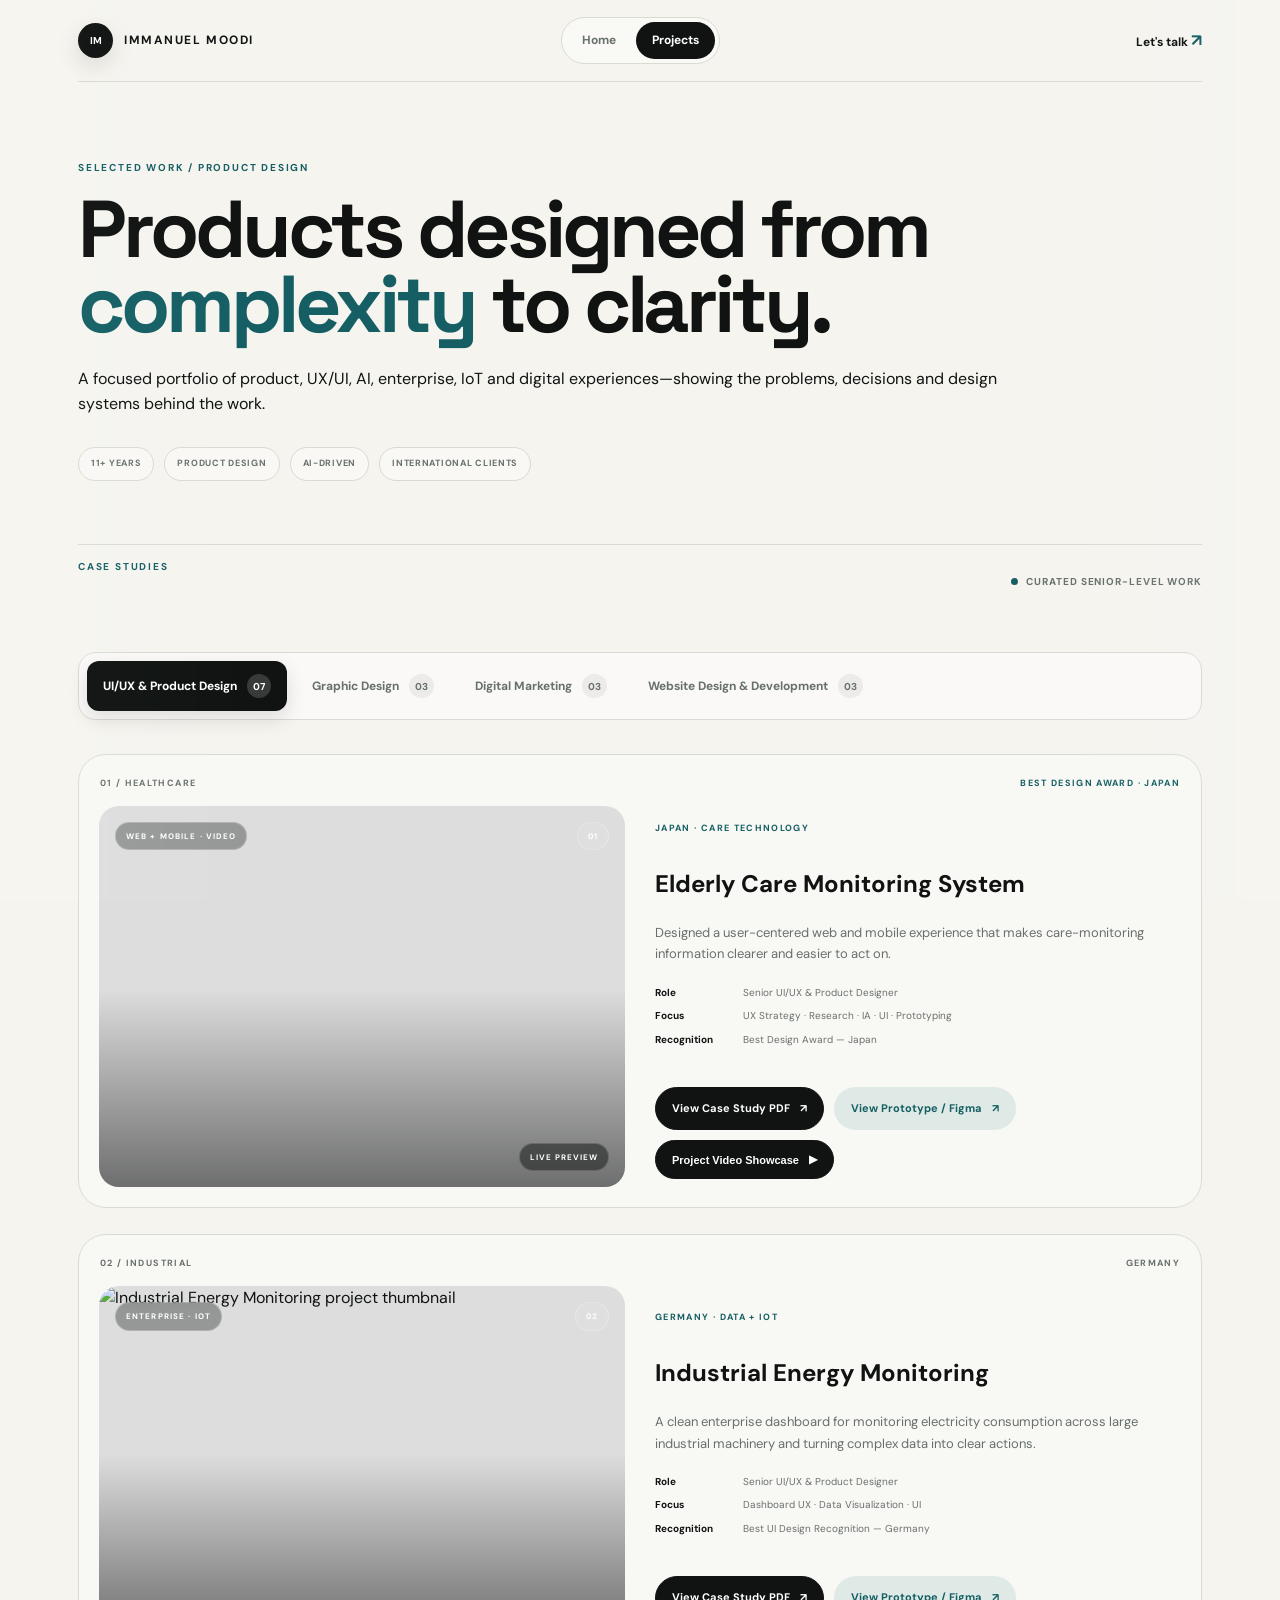
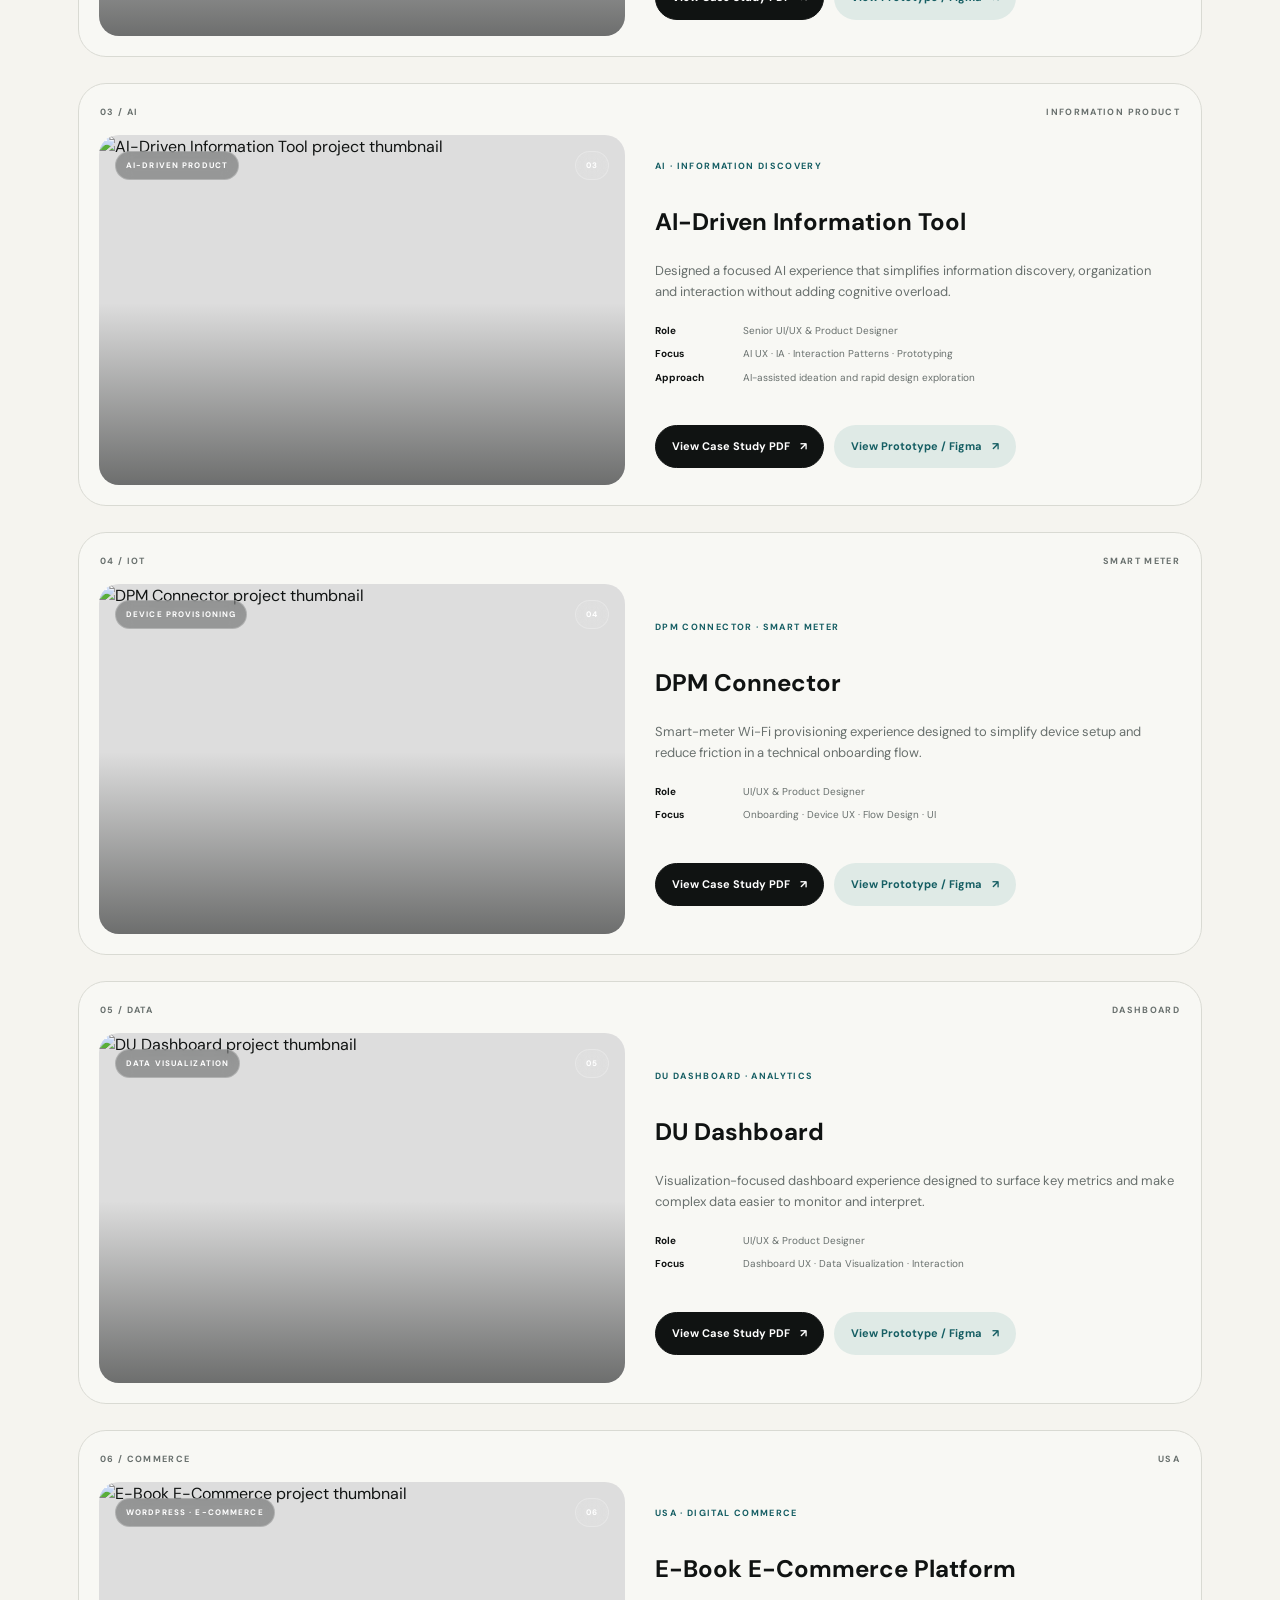
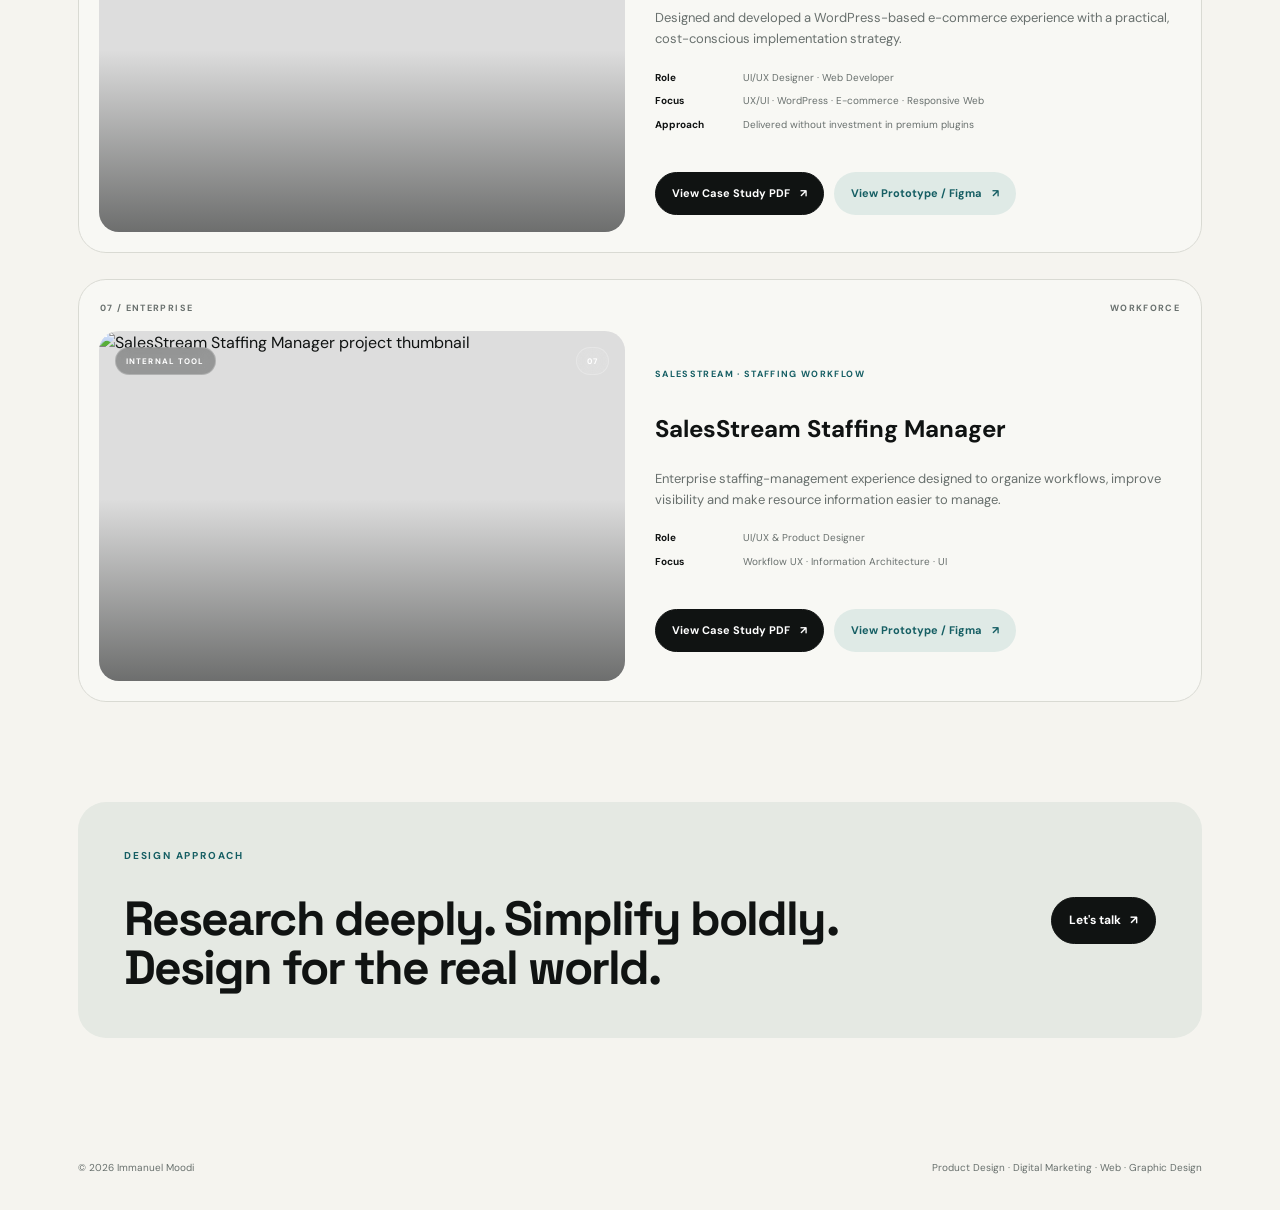
==== projects.html @ 5d125a0c "Add files via upload" ====
<!DOCTYPE html>
<html lang="en">
<head>
  <meta charset="UTF-8">
  <meta name="viewport" content="width=device-width, initial-scale=1.0">
  <meta name="description" content="UI/UX, product design, graphic design, digital marketing and website development work by Immanuel Moodi.">
  <title>Projects — Immanuel Moodi</title>
  <link rel="stylesheet" href="style.css">
</head>
<body>
<div class="cursor-glow" aria-hidden="true"></div>
<div class="site-shell">
  <header class="nav">
    <a class="brand" href="index.html"><span class="brand-mark">IM</span><span>IMMANUEL MOODI</span></a>
    <nav class="menu" aria-label="Primary navigation"><a href="index.html">Home</a><a class="active" href="projects.html">Projects</a></nav>
    <a class="nav-cta" href="index.html#contact">Let's talk <span>↗</span></a>
  </header>

  <main>
    <section class="page-hero reveal">
      <p class="eyebrow">SELECTED WORK / PRODUCT DESIGN</p>
      <h1>Products designed from <em>complexity</em> to clarity.</h1>
      <p>A focused portfolio of product, UX/UI, AI, enterprise, IoT and digital experiences—showing the problems, decisions and design systems behind the work.</p>
      <div class="project-intro-stats"><span class="project-pill">11+ YEARS</span><span class="project-pill">PRODUCT DESIGN</span><span class="project-pill">AI-DRIVEN</span><span class="project-pill">INTERNATIONAL CLIENTS</span></div>
    </section>

    <section class="projects-toolbar"><div class="section-label">CASE STUDIES</div><div class="toolbar-note"><span class="pulse-dot"></span> Curated senior-level work</div></section>
    <nav class="project-tabs" aria-label="Project categories" role="tablist">
      <button class="project-tab is-active" type="button" role="tab" aria-selected="true" data-project-tab="uiux">UI/UX &amp; Product Design <span>07</span></button>
      <button class="project-tab" type="button" role="tab" aria-selected="false" data-project-tab="graphic">Graphic Design <span>03</span></button>
      <button class="project-tab" type="button" role="tab" aria-selected="false" data-project-tab="marketing">Digital Marketing <span>03</span></button>
      <button class="project-tab" type="button" role="tab" aria-selected="false" data-project-tab="web">Website Design &amp; Development <span>03</span></button>
    </nav>

    <section class="project-list project-panel is-active" data-project-panel="uiux" role="tabpanel">
      <article class="project-card-row featured-project reveal" id="elderly-care-monitoring">
        <div class="project-topline"><span>01 / HEALTHCARE</span><span>BEST DESIGN AWARD · JAPAN</span></div>
        <div class="project-media project-media-video"><video autoplay muted loop playsinline preload="metadata" poster="assets/thumbs/elderly-care-monitoring.png" aria-label="Elderly Care Monitoring System project preview"><source src="assets/videos/elderly-care-monitoring-preview.mp4" type="video/mp4"></video><div class="media-gradient"></div><div class="media-caption">WEB + MOBILE · VIDEO</div><div class="media-index">01</div><span class="video-badge">LIVE PREVIEW</span></div>
        <div class="project-info"><div class="project-kicker">JAPAN · CARE TECHNOLOGY</div><h2>Elderly Care Monitoring System</h2><p class="project-desc">Designed a user-centered web and mobile experience that makes care-monitoring information clearer and easier to act on.</p><div class="project-facts"><div><b>Role</b><span>Senior UI/UX &amp; Product Designer</span></div><div><b>Focus</b><span>UX Strategy · Research · IA · UI · Prototyping</span></div><div><b>Recognition</b><span>Best Design Award — Japan</span></div></div><div class="project-actions"><a class="case-button" href="case-studies/elderly-care-monitoring.pdf">View Case Study PDF <span>↗</span></a> <a class="case-button prototype-button" href="https://www.figma.com/" target="_blank" rel="noopener" aria-label="Open prototype for elderly care monitoring">View Prototype / Figma <span>↗</span></a><button class="case-button secondary video-showcase-button" type="button">Project Video Showcase <span>▶</span></button></div>
      </article>

      <article class="project-card-row reveal delay-1" id="industrial-energy-monitoring">
        <div class="project-topline"><span>02 / INDUSTRIAL</span><span>GERMANY</span></div>
        <div class="project-media"><img src="assets/thumbs/industrial-energy-monitoring.png" alt="Industrial Energy Monitoring project thumbnail"><div class="media-gradient"></div><div class="media-caption">ENTERPRISE · IOT</div><div class="media-index">02</div></div>
        <div class="project-info"><div class="project-kicker">GERMANY · DATA + IOT</div><h2>Industrial Energy Monitoring</h2><p class="project-desc">A clean enterprise dashboard for monitoring electricity consumption across large industrial machinery and turning complex data into clear actions.</p><div class="project-facts"><div><b>Role</b><span>Senior UI/UX &amp; Product Designer</span></div><div><b>Focus</b><span>Dashboard UX · Data Visualization · UI</span></div><div><b>Recognition</b><span>Best UI Design Recognition — Germany</span></div></div><div class="project-actions"><a class="case-button" href="case-studies/industrial-energy-monitoring.pdf">View Case Study PDF <span>↗</span></a><a class="case-button prototype-button" href="https://www.figma.com/" target="_blank" rel="noopener" aria-label="Open prototype for industrial energy monitoring">View Prototype / Figma <span>↗</span></a></div></div>
      </article>

      <article class="project-card-row reveal delay-2" id="ai-information-tool">
        <div class="project-topline"><span>03 / AI</span><span>INFORMATION PRODUCT</span></div>
        <div class="project-media"><img src="assets/thumbs/ai-information-tool.png" alt="AI-Driven Information Tool project thumbnail"><div class="media-gradient"></div><div class="media-caption">AI-DRIVEN PRODUCT</div><div class="media-index">03</div></div>
        <div class="project-info"><div class="project-kicker">AI · INFORMATION DISCOVERY</div><h2>AI-Driven Information Tool</h2><p class="project-desc">Designed a focused AI experience that simplifies information discovery, organization and interaction without adding cognitive overload.</p><div class="project-facts"><div><b>Role</b><span>Senior UI/UX &amp; Product Designer</span></div><div><b>Focus</b><span>AI UX · IA · Interaction Patterns · Prototyping</span></div><div><b>Approach</b><span>AI-assisted ideation and rapid design exploration</span></div></div><div class="project-actions"><a class="case-button" href="case-studies/ai-information-tool.pdf">View Case Study PDF <span>↗</span></a><a class="case-button prototype-button" href="https://www.figma.com/" target="_blank" rel="noopener" aria-label="Open prototype for ai information tool">View Prototype / Figma <span>↗</span></a></div></div>
      </article>

      <article class="project-card-row reveal delay-3" id="dpm-connector">
        <div class="project-topline"><span>04 / IOT</span><span>SMART METER</span></div>
        <div class="project-media"><img src="assets/thumbs/dpm-connector.png" alt="DPM Connector project thumbnail"><div class="media-gradient"></div><div class="media-caption">DEVICE PROVISIONING</div><div class="media-index">04</div></div>
        <div class="project-info"><div class="project-kicker">DPM CONNECTOR · SMART METER</div><h2>DPM Connector</h2><p class="project-desc">Smart-meter Wi-Fi provisioning experience designed to simplify device setup and reduce friction in a technical onboarding flow.</p><div class="project-facts"><div><b>Role</b><span>UI/UX &amp; Product Designer</span></div><div><b>Focus</b><span>Onboarding · Device UX · Flow Design · UI</span></div></div><div class="project-actions"><a class="case-button" href="case-studies/dpm-connector.pdf">View Case Study PDF <span>↗</span></a><a class="case-button prototype-button" href="https://www.figma.com/" target="_blank" rel="noopener" aria-label="Open prototype for dpm connector">View Prototype / Figma <span>↗</span></a></div></div>
      </article>

      <article class="project-card-row reveal delay-1" id="du-dashboard">
        <div class="project-topline"><span>05 / DATA</span><span>DASHBOARD</span></div>
        <div class="project-media"><img src="assets/thumbs/du-dashboard.png" alt="DU Dashboard project thumbnail"><div class="media-gradient"></div><div class="media-caption">DATA VISUALIZATION</div><div class="media-index">05</div></div>
        <div class="project-info"><div class="project-kicker">DU DASHBOARD · ANALYTICS</div><h2>DU Dashboard</h2><p class="project-desc">Visualization-focused dashboard experience designed to surface key metrics and make complex data easier to monitor and interpret.</p><div class="project-facts"><div><b>Role</b><span>UI/UX &amp; Product Designer</span></div><div><b>Focus</b><span>Dashboard UX · Data Visualization · Interaction</span></div></div><div class="project-actions"><a class="case-button" href="case-studies/du-dashboard.pdf">View Case Study PDF <span>↗</span></a><a class="case-button prototype-button" href="https://www.figma.com/" target="_blank" rel="noopener" aria-label="Open prototype for du dashboard">View Prototype / Figma <span>↗</span></a></div></div>
      </article>

      <article class="project-card-row reveal delay-2" id="ebook-ecommerce">
        <div class="project-topline"><span>06 / COMMERCE</span><span>USA</span></div>
        <div class="project-media"><img src="assets/thumbs/ebook-ecommerce.png" alt="E-Book E-Commerce project thumbnail"><div class="media-gradient"></div><div class="media-caption">WORDPRESS · E-COMMERCE</div><div class="media-index">06</div></div>
        <div class="project-info"><div class="project-kicker">USA · DIGITAL COMMERCE</div><h2>E-Book E-Commerce Platform</h2><p class="project-desc">Designed and developed a WordPress-based e-commerce experience with a practical, cost-conscious implementation strategy.</p><div class="project-facts"><div><b>Role</b><span>UI/UX Designer · Web Developer</span></div><div><b>Focus</b><span>UX/UI · WordPress · E-commerce · Responsive Web</span></div><div><b>Approach</b><span>Delivered without investment in premium plugins</span></div></div><div class="project-actions"><a class="case-button" href="case-studies/ebook-ecommerce.pdf">View Case Study PDF <span>↗</span></a><a class="case-button prototype-button" href="https://www.figma.com/" target="_blank" rel="noopener" aria-label="Open prototype for ebook ecommerce">View Prototype / Figma <span>↗</span></a></div></div>
      </article>

      <article class="project-card-row reveal delay-3" id="salesstream-staffing">
        <div class="project-topline"><span>07 / ENTERPRISE</span><span>WORKFORCE</span></div>
        <div class="project-media"><img src="assets/thumbs/salesstream-staffing.png" alt="SalesStream Staffing Manager project thumbnail"><div class="media-gradient"></div><div class="media-caption">INTERNAL TOOL</div><div class="media-index">07</div></div>
        <div class="project-info"><div class="project-kicker">SALESSTREAM · STAFFING WORKFLOW</div><h2>SalesStream Staffing Manager</h2><p class="project-desc">Enterprise staffing-management experience designed to organize workflows, improve visibility and make resource information easier to manage.</p><div class="project-facts"><div><b>Role</b><span>UI/UX &amp; Product Designer</span></div><div><b>Focus</b><span>Workflow UX · Information Architecture · UI</span></div></div><div class="project-actions"><a class="case-button" href="case-studies/salesstream-staffing.pdf">View Case Study PDF <span>↗</span></a><a class="case-button prototype-button" href="https://www.figma.com/" target="_blank" rel="noopener" aria-label="Open prototype for salesstream staffing">View Prototype / Figma <span>↗</span></a></div></div>
      </article>
    </section>

    <section class="project-panel sample-panel" data-project-panel="graphic" role="tabpanel" hidden>
      <div class="sample-intro"><p class="eyebrow">VISUAL COMMUNICATION</p><h2>Graphic Design &amp; Brand Identity</h2><p>Sample case-study structures for branding, print collateral, promotional design and campaign creative. Replace the sample artwork and links with your original projects.</p></div>
      <div class="sample-grid">
        <article class="sample-card"><div class="sample-art art-brand"><span class="art-label">BRAND SYSTEM</span><strong>North<br>Studio</strong><small>IDENTITY · 2026</small></div><div class="sample-card-copy"><span class="project-kicker">SAMPLE CASE STUDY</span><h3>Brand Identity &amp; Visual System</h3><p>Logo exploration, colour palette, typography, brand rules and a consistent visual identity across touchpoints.</p><div class="project-actions"><a class="case-button" href="https://example.com/brand-identity-case-study" target="_blank" rel="noopener">View Case Study <span>↗</span></a><a class="case-button prototype-button" href="https://www.behance.net/" target="_blank" rel="noopener">View Design <span>↗</span></a></div></div></article>
        <article class="sample-card"><div class="sample-art art-print"><span>MAKE IT<br><b>MATTER.</b></span><small>CAMPAIGN / PRINT</small><div class="art-print-shape"></div></div><div class="sample-card-copy"><span class="project-kicker">SAMPLE CASE STUDY</span><h3>Marketing &amp; Print Collateral</h3><p>Leaflets, brochures, posters, business collateral and production-ready print layouts designed around a clear message.</p><div class="project-actions"><a class="case-button" href="https://example.com/print-collateral-case-study" target="_blank" rel="noopener">View Case Study <span>↗</span></a><a class="case-button prototype-button" href="https://www.behance.net/" target="_blank" rel="noopener">View Design <span>↗</span></a></div></div></article>
        <article class="sample-card"><div class="sample-art art-social"><span>YOUR<br><b>STORY.</b></span><div class="social-chip">SOCIAL CREATIVE</div><div class="social-orb"></div></div><div class="sample-card-copy"><span class="project-kicker">SAMPLE CASE STUDY</span><h3>Digital Graphics &amp; Social Creatives</h3><p>Social media graphics, digital advertisements, promotional artwork and campaign assets adapted for multiple formats.</p><div class="project-actions"><a class="case-button" href="https://example.com/social-creative-case-study" target="_blank" rel="noopener">View Case Study <span>↗</span></a><a class="case-button prototype-button" href="https://www.behance.net/" target="_blank" rel="noopener">View Gallery <span>↗</span></a></div></div></article>
      </div>
    </section>

    <section class="project-panel sample-panel" data-project-panel="marketing" role="tabpanel" hidden>
      <div class="sample-intro"><p class="eyebrow">CAMPAIGNS · SEO · PERFORMANCE</p><h2>Digital Marketing</h2><p>Sample campaign case studies and a visual gallery area for your own ads, social posts and campaign graphics. Performance figures are intentionally omitted until you add verified results.</p></div>
      <div class="sample-grid">
        <article class="sample-card"><div class="sample-art art-ads"><span class="ad-kicker">CAMPAIGN CONCEPT</span><strong>Reach<br>the right<br>audience.</strong><div class="ad-bars"><i></i><i></i><i></i><i></i></div></div><div class="sample-card-copy"><span class="project-kicker">SAMPLE CASE STUDY</span><h3>Paid Search &amp; Social Ads</h3><p>Campaign planning, audience targeting, ad creative, keyword alignment and iterative optimisation across Google Ads and Meta Ads.</p><div class="project-actions"><a class="case-button" href="https://example.com/paid-campaign-case-study" target="_blank" rel="noopener">View Case Study <span>↗</span></a><a class="case-button prototype-button" href="https://ads.google.com/" target="_blank" rel="noopener">Campaign Reference <span>↗</span></a></div></div></article>
        <article class="sample-card"><div class="sample-art art-seo"><span class="seo-search">⌕ &nbsp; Search visibility</span><strong>Be found.<br>Be useful.</strong><div class="seo-chart"><i></i><i></i><i></i><i></i><i></i><i></i><i></i></div></div><div class="sample-card-copy"><span class="project-kicker">SAMPLE CASE STUDY</span><h3>SEO &amp; Website Optimisation</h3><p>Search intent, on-page SEO, content structure, metadata, technical checks and ongoing optimisation opportunities.</p><div class="project-actions"><a class="case-button" href="https://example.com/seo-case-study" target="_blank" rel="noopener">View Case Study <span>↗</span></a><a class="case-button prototype-button" href="https://search.google.com/search-console/" target="_blank" rel="noopener">Tool Reference <span>↗</span></a></div></div></article>
        <article class="sample-card"><div class="sample-art art-socialgrid"><span>SOCIAL<br>STORYTELLING</span><div class="social-grid-shapes"><i></i><i></i><i></i><i></i></div></div><div class="sample-card-copy"><span class="project-kicker">SAMPLE CASE STUDY</span><h3>Social Media Management &amp; Campaigns</h3><p>Content planning, creative production, publishing calendars and coordinated social campaigns across channels.</p><div class="project-actions"><a class="case-button" href="https://example.com/social-campaign-case-study" target="_blank" rel="noopener">View Case Study <span>↗</span></a><a class="case-button prototype-button" href="https://www.facebook.com/business/" target="_blank" rel="noopener">Platform Reference <span>↗</span></a></div></div></article>
      </div>
      <div class="gallery-heading"><div><p class="eyebrow">YOUR CREATIVE WORK</p><h2>Digital Marketing Graphics Gallery</h2></div><p>Replace these sample tiles with your original campaign graphics.</p></div>
      <div class="marketing-gallery">
        <div class="gallery-tile gallery-tile-one"><span>PRODUCT LAUNCH</span><strong>Make every<br>moment count.</strong><small>AD CREATIVE · 01</small></div>
        <div class="gallery-tile gallery-tile-two"><span>SOCIAL CAMPAIGN</span><strong>Ideas into<br>action.</strong><small>SOCIAL · 02</small></div>
        <div class="gallery-tile gallery-tile-three"><span>BRAND PROMOTION</span><strong>Designed to<br>stand out.</strong><small>CAMPAIGN · 03</small></div>
        <div class="gallery-tile gallery-tile-four"><span>SEASONAL OFFER</span><strong>A fresh<br>perspective.</strong><small>PAID SOCIAL · 04</small></div>
      </div>
    </section>

    <section class="project-panel sample-panel" data-project-panel="web" role="tabpanel" hidden>
      <div class="sample-intro"><p class="eyebrow">WEB DESIGN · FRONT-END</p><h2>Website Design &amp; Development</h2><p>Sample case studies covering responsive website design, front-end implementation and CMS-powered websites. Replace sample links with your live sites or prototypes.</p></div>
      <div class="sample-grid">
        <article class="sample-card"><div class="sample-art art-web"><span>01 / WEBSITE</span><strong>Digital<br>experiences.</strong><div class="browser-lines"><i></i><i></i><i></i></div></div><div class="sample-card-copy"><span class="project-kicker">SAMPLE CASE STUDY</span><h3>Responsive HTML &amp; CSS Website</h3><p>Responsive page structure, reusable layouts, accessible content hierarchy and mobile-first styling using HTML, CSS and Bootstrap.</p><div class="project-actions"><a class="case-button" href="https://example.com/html-css-case-study" target="_blank" rel="noopener">View Case Study <span>↗</span></a><a class="case-button prototype-button" href="https://example.com/" target="_blank" rel="noopener">View Live Website <span>↗</span></a></div></div></article>
        <article class="sample-card"><div class="sample-art art-wordpress"><span>CMS / WORDPRESS</span><strong>Content made<br>simple.</strong><div class="wp-mark">W</div></div><div class="sample-card-copy"><span class="project-kicker">SAMPLE CASE STUDY</span><h3>WordPress Business Website</h3><p>Website design, theme customisation, content updates, responsive page building and ongoing site maintenance using WordPress.</p><div class="project-actions"><a class="case-button" href="https://example.com/wordpress-case-study" target="_blank" rel="noopener">View Case Study <span>↗</span></a><a class="case-button prototype-button" href="https://wordpress.org/" target="_blank" rel="noopener">View Platform <span>↗</span></a></div></div></article>
        <article class="sample-card"><div class="sample-art art-bootstrap"><span>BOOTSTRAP / FRONT-END</span><strong>Built for<br>every screen.</strong><div class="bootstrap-b">B</div></div><div class="sample-card-copy"><span class="project-kicker">SAMPLE CASE STUDY</span><h3>Bootstrap Landing Page</h3><p>Reusable responsive components, grid layouts, navigation patterns and front-end implementation with HTML, CSS and Bootstrap.</p><div class="project-actions"><a class="case-button" href="https://example.com/bootstrap-case-study" target="_blank" rel="noopener">View Case Study <span>↗</span></a><a class="case-button prototype-button" href="https://getbootstrap.com/" target="_blank" rel="noopener">View Framework <span>↗</span></a></div></div></article>
      </div>
    </section>

    <section class="project-cta reveal"><div><div class="section-label">DESIGN APPROACH</div><h2>Research deeply. Simplify boldly. Design for the real world.</h2></div><a class="button dark" href="index.html#contact">Let's talk <span>↗</span></a></section>
  </main>
  <footer class="footer"><span>© 2026 Immanuel Moodi</span><span>Product Design · Digital Marketing · Web · Graphic Design</span></footer>
</div>
<!-- Project Video Showcase -->
<div class="modal-backdrop viewer-modal" id="videoModal" aria-hidden="true" role="dialog" aria-modal="true" aria-labelledby="videoModalTitle">
  <div class="viewer-panel modal-panel" role="document">
    <button class="modal-close" type="button" data-close-modal="videoModal" aria-label="Close project video">×</button>
    <div class="viewer-head">
      <div>
        <p class="eyebrow">PROJECT VIDEO SHOWCASE</p>
        <h2 id="videoModalTitle">Elderly Care Monitoring System</h2>
        <p class="viewer-description">A short preview of the web and mobile care-monitoring experience designed for an international client in Japan.</p>
      </div>
      <span class="viewer-meta">WEB + MOBILE · JAPAN</span>
    </div>
    <div class="viewer-video-wrap">
      <video id="projectShowcaseVideo" controls playsinline preload="metadata" poster="assets/thumbs/elderly-care-monitoring.png" aria-label="Elderly Care Monitoring System project video">
        <source src="assets/videos/elderly-care-monitoring-preview.mp4" type="video/mp4">
        Your browser does not support the video element.
      </video>
    </div>
  </div>
</div>

<script>
(function(){
  const reduce = window.matchMedia('(prefers-reduced-motion: reduce)').matches;
  const body = document.body;
  const videoModal = document.getElementById('videoModal');
  const video = document.getElementById('projectShowcaseVideo');

  function openVideo(){
    if(!videoModal) return;
    videoModal.classList.add('is-open');
    videoModal.setAttribute('aria-hidden','false');
    body.classList.add('modal-open');
    const close = videoModal.querySelector('.modal-close');
    if(close) setTimeout(() => close.focus(), 30);
    if(video){
      video.load();
      const playPromise = video.play();
      if(playPromise && playPromise.catch) playPromise.catch(() => {});
    }
  }

  function closeVideo(){
    if(!videoModal) return;
    videoModal.classList.remove('is-open');
    videoModal.setAttribute('aria-hidden','true');
    if(video){
      video.pause();
      video.currentTime = 0;
    }
    body.classList.remove('modal-open');
  }

  document.querySelectorAll('.video-showcase-button').forEach(button => {
    button.addEventListener('click', event => {
      event.preventDefault();
      openVideo();
    });
  });

  document.querySelectorAll('[data-close-modal="videoModal"]').forEach(button => {
    button.addEventListener('click', closeVideo);
  });

  if(videoModal){
    videoModal.addEventListener('click', event => {
      if(event.target === videoModal) closeVideo();
    });
  }

  document.addEventListener('keydown', event => {
    if(event.key === 'Escape' && videoModal && videoModal.classList.contains('is-open')) closeVideo();
  });

  const reveal = document.querySelectorAll('.reveal');
  if(!reduce && 'IntersectionObserver' in window){
    const io = new IntersectionObserver(entries => entries.forEach(entry => {
      if(entry.isIntersecting){
        entry.target.classList.add('is-visible');
        io.unobserve(entry.target);
      }
    }), {threshold:.12, rootMargin:'0px 0px -8% 0px'});
    reveal.forEach(el => { el.classList.remove('is-visible'); io.observe(el); });
  } else {
    reveal.forEach(el => el.classList.add('is-visible'));
  }

  const glow = document.querySelector('.cursor-glow');
  if(glow && window.matchMedia('(pointer:fine)').matches){
    window.addEventListener('pointermove', event => {
      glow.style.transform = `translate3d(${event.clientX-160}px,${event.clientY-160}px,0)`;
    }, {passive:true});
  }
})();
</script>


<script>
(function(){
  const tabs = Array.from(document.querySelectorAll('[data-project-tab]'));
  const panels = Array.from(document.querySelectorAll('[data-project-panel]'));
  function activate(category, updateUrl){
    const valid = panels.some(panel => panel.dataset.projectPanel === category);
    if(!valid) category = 'uiux';
    tabs.forEach(tab => {
      const active = tab.dataset.projectTab === category;
      tab.classList.toggle('is-active', active);
      tab.setAttribute('aria-selected', active ? 'true' : 'false');
      tab.setAttribute('tabindex', active ? '0' : '-1');
    });
    panels.forEach(panel => {
      const active = panel.dataset.projectPanel === category;
      panel.hidden = !active;
      panel.classList.toggle('is-active', active);
    });
    if(updateUrl){
      const url = new URL(window.location.href);
      if(category === 'uiux') url.searchParams.delete('category');
      else url.searchParams.set('category', category);
      history.replaceState(null, '', url.pathname + url.search + url.hash);
    }
  }
  tabs.forEach((tab, index) => {
    tab.addEventListener('click', () => activate(tab.dataset.projectTab, true));
    tab.addEventListener('keydown', event => {
      if(event.key !== 'ArrowRight' && event.key !== 'ArrowLeft') return;
      event.preventDefault();
      const next = (index + (event.key === 'ArrowRight' ? 1 : -1) + tabs.length) % tabs.length;
      tabs[next].focus();
      activate(tabs[next].dataset.projectTab, true);
    });
  });
  const initial = new URLSearchParams(window.location.search).get('category') || 'uiux';
  activate(initial, false);
})();
</script>

</body>
</html>
---- style.css ----
@import url('https://fonts.googleapis.com/css2?family=DM+Sans:wght@400;500;600;700&family=Space+Grotesk:wght@500;600;700&display=swap');

:root{
  --bg:#f5f4ef;
  --paper:#fbfaf7;
  --ink:#101312;
  --muted:#68706d;
  --line:#d9dad3;
  --accent:#155e63;
  --accent-soft:#dfeae6;
  --yellow:#efb64b;
  --white:#fff;
  --max:1180px;
  --radius:28px;
  --shadow:0 24px 70px rgba(22,29,28,.10);
}

*{box-sizing:border-box}
html{scroll-behavior:smooth}
body{
  margin:0;
  background:var(--bg);
  color:var(--ink);
  font-family:'DM Sans',sans-serif;
  line-height:1.55;
  overflow-x:hidden;
}
body:before{
  content:"";
  position:fixed;
  inset:0;
  pointer-events:none;
  z-index:999;
  background:linear-gradient(90deg,rgba(255,255,255,.16),transparent 20%,transparent 80%,rgba(255,255,255,.12));
  mix-blend-mode:soft-light;
}
a{color:inherit;text-decoration:none}
img{max-width:100%}

.site-shell{max-width:var(--max);margin:0 auto;padding:0 28px}
.nav{
  min-height:82px;
  display:grid;
  grid-template-columns:1fr auto 1fr;
  align-items:center;
  gap:20px;
  border-bottom:1px solid var(--line);
}
.brand{display:inline-flex;align-items:center;gap:11px;width:max-content;font-size:12px;font-weight:700;letter-spacing:.13em}
.brand-mark{width:35px;height:35px;border-radius:50%;display:grid;place-items:center;background:var(--ink);color:#fff;font-size:10px;letter-spacing:0;box-shadow:0 8px 25px rgba(0,0,0,.12)}
.menu{display:flex;gap:4px;padding:4px;border:1px solid var(--line);border-radius:999px;background:rgba(255,255,255,.42);backdrop-filter:blur(12px)}
.menu a{padding:9px 16px;border-radius:999px;color:var(--muted);font-size:12px;font-weight:700;transition:.25s ease}
.menu a:hover,.menu a.active{background:var(--ink);color:#fff}
.nav-cta{justify-self:end;font-size:12px;font-weight:700}
.nav-cta span{color:var(--accent);font-size:17px}

.eyebrow{margin:0 0 16px;color:var(--accent);font-size:10px;font-weight:700;letter-spacing:.18em}
.hero{
  min-height:665px;
  display:grid;
  grid-template-columns:1.12fr .88fr;
  gap:60px;
  align-items:center;
  padding:82px 0 92px;
}
.hero h1,.page-hero h1,.section h2,.contact-card h2,.project-title{font-family:'Space Grotesk',sans-serif;letter-spacing:-.05em}
.hero h1{font-size:clamp(44px,5.7vw,76px);line-height:.94;margin:0 0 30px;max-width:780px}
.hero h1 em{font-style:normal;color:var(--accent)}
.hero-text{max-width:670px;color:var(--muted);font-size:17px}
.hero-actions{display:flex;flex-wrap:wrap;gap:10px;margin-top:30px}
.button{display:inline-flex;align-items:center;gap:9px;padding:13px 17px;border:1px solid var(--ink);border-radius:999px;font-size:12px;font-weight:700;transition:.25s ease}
.button.dark{background:var(--ink);color:#fff}
.button.light{background:transparent}
.button:hover{transform:translateY(-3px);box-shadow:0 12px 30px rgba(0,0,0,.12)}

.hero-visual{position:relative;min-height:460px;display:grid;place-items:center}
.hero-visual:before{content:"";position:absolute;width:310px;height:310px;border:1px dashed #bbc0b7;border-radius:50%;animation:spin 24s linear infinite}
.hero-visual:after{content:"";position:absolute;width:420px;height:420px;border:1px solid rgba(21,94,99,.10);border-radius:50%}
.orb{position:absolute;border-radius:50%;box-shadow:0 28px 80px rgba(18,36,35,.15)}
.orb-a{width:118px;height:118px;left:14%;top:10%;background:var(--accent);animation:floatA 7s ease-in-out infinite}
.orb-b{width:74px;height:74px;right:10%;top:24%;background:var(--yellow);animation:floatB 6s ease-in-out infinite}
.orb-c{width:54px;height:54px;left:22%;bottom:13%;background:#8b9c90;animation:floatC 8s ease-in-out infinite}
.core{position:relative;z-index:2;width:230px;height:230px;border-radius:50%;background:var(--ink);color:#fff;display:grid;place-items:center;text-align:center;transform:rotate(-7deg);box-shadow:0 35px 100px rgba(0,0,0,.20);animation:breathe 6s ease-in-out infinite}
.core strong{display:block;font:700 62px/.85 'Space Grotesk',sans-serif;letter-spacing:-.07em}
.core span{display:block;margin-top:9px;font-size:9px;letter-spacing:.16em;line-height:1.5;color:#d9e4df}
.core-badge{position:absolute;right:7%;bottom:8%;padding:10px 13px;border:1px solid var(--line);border-radius:999px;background:rgba(255,255,255,.70);backdrop-filter:blur(8px);font-size:9px;font-weight:700;letter-spacing:.12em;color:var(--muted)}

.ticker{display:grid;grid-template-columns:repeat(6,1fr);gap:10px;padding:16px 0;border-top:1px solid var(--line);border-bottom:1px solid var(--line);overflow:hidden}
.ticker span{text-align:center;font-size:9px;color:var(--muted);letter-spacing:.16em;font-weight:700;white-space:nowrap}

.section{padding:100px 0}
.section-label{margin-bottom:30px;color:var(--accent);font-size:10px;font-weight:700;letter-spacing:.18em}
.about-grid{display:grid;grid-template-columns:.75fr 1.25fr;gap:70px;align-items:center}
.about-visual{position:relative;min-height:430px}
.portrait-frame{position:absolute;inset:0 16% 0 8%;border-radius:var(--radius);overflow:hidden;background:linear-gradient(145deg,#dce7e2,#8da9a2);box-shadow:var(--shadow);display:grid;place-items:center}
.portrait-frame:before{content:"";position:absolute;inset:14px;border:1px solid rgba(255,255,255,.45);border-radius:22px}
.portrait-placeholder{text-align:center;position:relative;z-index:2;color:#fff}
.portrait-placeholder strong{display:block;font:700 84px/.86 'Space Grotesk',sans-serif;letter-spacing:-.08em}
.portrait-placeholder span{display:block;margin-top:15px;font-size:10px;letter-spacing:.16em;font-weight:700}
.photo-note{position:absolute;left:0;bottom:20px;padding:10px 13px;border:1px solid var(--line);border-radius:999px;background:rgba(255,255,255,.72);font-size:9px;color:var(--muted);backdrop-filter:blur(8px)}
.about-copy h2{font-size:clamp(37px,4.5vw,62px);line-height:1.02;margin:0 0 25px}
.about-copy p{max-width:690px;color:var(--muted);font-size:16px}
.stats{display:flex;gap:38px;flex-wrap:wrap;margin-top:34px}
.stats div{display:grid;gap:3px}.stats strong{font:700 31px/1 'Space Grotesk',sans-serif}.stats span{font-size:9px;color:var(--muted);letter-spacing:.12em;text-transform:uppercase}

.section-head{display:flex;justify-content:space-between;align-items:end;gap:20px;margin-bottom:26px}
.text-link{font-size:12px;font-weight:700}
.featured-grid{display:grid;grid-template-columns:1.35fr .65fr;gap:20px}
.work-card{display:block}
.work-art{position:relative;overflow:hidden;min-height:360px;border-radius:var(--radius);border:1px solid rgba(0,0,0,.07)}
.work-card.large .work-art{min-height:490px}
.work-art img{width:100%;height:100%;object-fit:cover;display:block;transition:transform .55s ease,filter .55s ease}
.work-card:hover .work-art img{transform:scale(1.04);filter:saturate(1.06)}
.work-overlay{position:absolute;inset:0;background:linear-gradient(180deg,rgba(16,19,18,.02) 30%,rgba(16,19,18,.55));pointer-events:none}
.work-badge{position:absolute;left:18px;top:18px;z-index:2;padding:8px 10px;border:1px solid rgba(255,255,255,.28);border-radius:999px;background:rgba(16,19,18,.30);color:#fff;font-size:8px;font-weight:700;letter-spacing:.15em;backdrop-filter:blur(8px)}
.work-index{position:absolute;right:18px;top:18px;z-index:2;color:#fff;font:700 13px 'Space Grotesk',sans-serif}
.work-copy{display:flex;justify-content:space-between;gap:18px;padding:17px 2px 5px}
.work-copy h3{font:700 24px/1.04 'Space Grotesk',sans-serif;letter-spacing:-.035em;margin:0 0 7px}
.work-copy p{margin:0;color:var(--muted);font-size:12px;max-width:590px}
.work-arrow{font-size:23px;line-height:1}

.cap-grid{display:grid;grid-template-columns:repeat(4,1fr);gap:1px;background:var(--line);border:1px solid var(--line)}
.cap-grid article{padding:27px;background:var(--bg);min-height:170px}.cap-grid h3{margin:0 0 10px;color:var(--accent);font-size:10px;letter-spacing:.13em}.cap-grid p{margin:0;color:var(--muted);font-size:12px}

.contact-wrap{padding:20px 0 100px}
.contact-card{position:relative;overflow:hidden;background:var(--ink);color:#fff;border-radius:var(--radius);padding:60px}
.contact-card:before{content:"";position:absolute;width:260px;height:260px;border:1px solid rgba(255,255,255,.10);border-radius:50%;right:-70px;top:-100px}
.contact-card:after{content:"";position:absolute;width:120px;height:120px;background:var(--accent);border-radius:50%;right:110px;bottom:-70px;filter:blur(2px);opacity:.28}
.contact-card h2{position:relative;z-index:2;max-width:760px;font-size:clamp(36px,4.5vw,63px);line-height:1.02;margin:0 0 35px}
.contact-links{position:relative;z-index:2;display:flex;flex-wrap:wrap;gap:12px 24px}.contact-links a{font-weight:700;font-size:13px;padding-bottom:6px;border-bottom:1px solid rgba(255,255,255,.32)}.contact-links a:hover{color:var(--yellow)}
.footer{display:flex;justify-content:space-between;gap:15px;padding:22px 0 34px;color:var(--muted);font-size:10px}


/* FINAL HOME POLISH */
.recognition-card,.cert-card,.cap-grid article{will-change:transform}
.recognition-card{transition:transform .35s ease,box-shadow .35s ease}.recognition-card:hover{transform:translateY(-7px);box-shadow:0 22px 60px rgba(22,29,28,.12)}
.cert-card{transition:transform .35s ease,box-shadow .35s ease}.cert-card:hover{transform:translateY(-6px);box-shadow:0 18px 48px rgba(22,29,28,.10)}
.cert-seal{width:44px;height:44px;border-radius:50%;display:grid;place-items:center;border:1px solid var(--line);background:var(--accent-soft);color:var(--accent);font:700 11px 'Space Grotesk',sans-serif;letter-spacing:.08em}
.cap-grid-full{grid-template-columns:repeat(3,1fr)}
.cap-grid-full article{min-height:145px;transition:transform .28s ease,background .28s ease}.cap-grid-full article:hover{transform:translateY(-4px);background:rgba(255,255,255,.53)}
.cap-grid-full p{font-size:11.5px;line-height:1.6}
.recognition-strip{padding:0 0 34px}.recognition-strip-inner{padding:18px 20px;border:1px solid var(--line);border-radius:20px;background:linear-gradient(100deg,rgba(21,94,99,.07),rgba(255,255,255,.45));display:flex;justify-content:space-between;gap:20px;align-items:center;position:relative;overflow:hidden}.recognition-strip-inner:after{content:"";position:absolute;inset:-140% 0 auto;height:300%;background:linear-gradient(100deg,transparent 38%,rgba(255,255,255,.34) 50%,transparent 62%);transform:translateX(-100%);animation:shine 8s ease-in-out infinite}.recognition-strip-label{position:relative;z-index:1;color:var(--accent);font-size:9px;font-weight:700;letter-spacing:.15em}.recognition-strip-items{position:relative;z-index:1;display:flex;gap:24px;flex-wrap:wrap;justify-content:flex-end}.recognition-strip-items span{font-size:10px;color:var(--muted)}.recognition-strip-items b{color:var(--ink);font-weight:700;margin-left:4px}
.case-button{display:inline-flex;align-items:center;gap:8px;padding:12px 16px;border:1px solid var(--ink);border-radius:999px;font-size:11px;font-weight:700;transition:transform .25s ease,background .25s ease,color .25s ease}.case-button:hover{background:var(--ink);color:#fff}.project-card-row:hover .case-button{transform:translateX(3px)}
@keyframes shine{0%,55%{transform:translateX(-100%)}75%,100%{transform:translateX(100%)}}

/* PROJECTS */
.page-hero{padding:78px 0 48px;max-width:920px}
.page-hero h1{font-size:clamp(50px,6.3vw,82px);line-height:.94;margin:0 0 24px}.page-hero h1 em{font-style:normal;color:var(--accent)}
.page-hero>p:last-child{max-width:710px;color:var(--muted);font-size:17px}
.project-intro-stats{display:flex;gap:10px;flex-wrap:wrap;margin-top:30px}.project-pill{padding:9px 12px;border:1px solid var(--line);border-radius:999px;color:var(--muted);font-size:9px;font-weight:700;letter-spacing:.08em;background:rgba(255,255,255,.36)}
.project-list{display:grid;gap:18px;padding-bottom:80px}
.project-card-row{display:grid;grid-template-columns:84px 42% 1fr;gap:24px;align-items:center;padding:22px;border:1px solid var(--line);border-radius:30px;background:rgba(255,255,255,.28);transition:.3s ease}
.project-card-row:hover{transform:translateY(-4px);background:rgba(255,255,255,.55);box-shadow:var(--shadow)}
.project-num{font:700 24px/1 'Space Grotesk',sans-serif;color:#8a918d;align-self:start;padding-top:4px}.project-num span{display:block;margin-top:7px;font:600 9px/1.4 'DM Sans',sans-serif;color:var(--muted);letter-spacing:.12em}
.project-thumb-wrap{position:relative;aspect-ratio:16/10;border-radius:22px;overflow:hidden;background:#ddd;border:1px solid rgba(0,0,0,.06)}
.project-thumb-wrap img{width:100%;height:100%;object-fit:cover;display:block;transition:transform .55s ease}.project-card-row:hover .project-thumb-wrap img{transform:scale(1.045)}
.project-thumb-shine{position:absolute;inset:0;background:linear-gradient(115deg,transparent 25%,rgba(255,255,255,.20) 47%,transparent 67%);transform:translateX(-110%);transition:.7s ease}.project-card-row:hover .project-thumb-shine{transform:translateX(110%)}
.project-info{padding:2px 8px 2px 0}.project-kicker{color:var(--accent);font-size:9px;font-weight:700;letter-spacing:.16em;margin-bottom:9px}.project-title{font-size:clamp(29px,3.3vw,45px);line-height:1.02;margin:0 0 12px}.project-desc{color:var(--muted);font-size:13px;max-width:520px;margin:0 0 18px}
.project-facts{display:grid;gap:7px;margin-bottom:20px}.project-facts div{display:flex;gap:9px;font-size:10px;color:var(--muted)}.project-facts b{min-width:54px;color:var(--ink)}
.case-button{display:inline-flex;align-items:center;gap:10px;padding:12px 16px;border-radius:999px;background:var(--ink);color:#fff;font-size:11px;font-weight:700;transition:.25s ease}.case-button:hover{transform:translateY(-2px);background:var(--accent);box-shadow:0 12px 24px rgba(21,94,99,.20)}
.project-cta{margin:15px 0 100px;padding:46px;border-radius:var(--radius);background:#e5e9e3;display:flex;align-items:center;justify-content:space-between;gap:30px}.project-cta h2{font:700 clamp(30px,3.6vw,46px)/1.04 'Space Grotesk',sans-serif;letter-spacing:-.04em;margin:0;max-width:720px}

/* Small reveal animation */
.reveal{opacity:0;transform:translateY(24px);transition:opacity .75s ease,transform .75s cubic-bezier(.2,.7,.2,1)}.reveal.is-visible{opacity:1;transform:none}.reveal.delay-1{transition-delay:.10s}.reveal.delay-2{transition-delay:.20s}.reveal.delay-3{transition-delay:.30s}.reveal.delay-4{transition-delay:.40s}

@keyframes reveal{to{opacity:1;transform:none}}
@keyframes spin{to{transform:rotate(360deg)}}
@keyframes breathe{50%{transform:rotate(-7deg) translateY(-6px) scale(1.015)}}
@keyframes floatA{50%{transform:translateY(17px) translateX(10px)}}
@keyframes floatB{50%{transform:translateY(-16px) translateX(-8px)}}
@keyframes floatC{50%{transform:translateY(12px) translateX(12px)}}

@media(max-width:980px){
  .hero{grid-template-columns:1fr}.hero-visual{min-height:420px}
  .about-grid{grid-template-columns:1fr;gap:35px}.about-visual{min-height:390px;max-width:600px}.portrait-frame{inset:0 25% 0 0}
  .featured-grid{grid-template-columns:1fr}.work-card.large .work-art{min-height:410px}
  .cap-grid{grid-template-columns:1fr 1fr}
  .project-card-row{grid-template-columns:50px 40% 1fr}
}
@media(max-width:720px){
  .site-shell{padding:0 17px}.nav{grid-template-columns:1fr auto;grid-template-rows:auto auto;padding:15px 0;min-height:auto}.menu{grid-column:1/-1;grid-row:2;width:max-content;margin:auto}.nav-cta{font-size:11px}
  .hero{padding:56px 0 70px}.hero h1{font-size:55px}.hero-text{font-size:15px}.hero-visual{min-height:360px}.hero-visual:after{width:320px;height:320px}.hero-visual:before{width:240px;height:240px}.core{width:185px;height:185px}.core strong{font-size:50px}.orb-a{width:88px;height:88px}.orb-b{width:60px;height:60px}.orb-c{width:45px;height:45px}
  .ticker{grid-template-columns:repeat(2,1fr);row-gap:12px}.ticker span:nth-child(n+5){display:none}
  .section{padding:78px 0}.about-copy h2{font-size:43px}.stats{gap:24px}.portrait-frame{inset:0 12% 0 0}.photo-note{left:15px}
  .cap-grid{grid-template-columns:1fr}.contact-card{padding:38px 24px}
  .project-card-row{grid-template-columns:1fr;gap:15px;padding:16px;border-radius:24px}.project-num{padding:0}.project-thumb-wrap{order:2}.project-info{order:3;padding:0 2px 3px}.project-title{font-size:35px}.project-facts{margin-bottom:17px}.project-cta{padding:34px 24px;flex-direction:column;align-items:flex-start;margin-bottom:70px}
  .footer{flex-direction:column;gap:7px}
}

/* v4 additions */
.cursor-glow{position:fixed;z-index:-1;pointer-events:none;width:320px;height:320px;border-radius:50%;background:radial-gradient(circle,rgba(21,94,99,.14),rgba(21,94,99,0) 68%);filter:blur(3px);transform:translate3d(-1000px,-1000px,0);transition:transform .08s linear}
.hero-copy{position:relative;z-index:2}.hero-status{display:flex;gap:10px;flex-wrap:wrap;margin-top:18px}.hero-status span{display:inline-flex;align-items:center;gap:7px;padding:10px 13px;border:1px solid var(--line);border-radius:999px;background:rgba(255,255,255,.46);color:var(--ink);font-size:9px;font-weight:800;letter-spacing:.06em;text-transform:uppercase;box-shadow:0 8px 20px rgba(16,21,19,.04)}.hero-status b{font-size:12px;line-height:1}.hero-meta{display:flex;gap:12px;flex-wrap:wrap;margin-top:18px;color:var(--muted);font-size:9px;font-weight:700;letter-spacing:.09em;text-transform:uppercase}.hero-meta span{padding-right:12px;border-right:1px solid var(--line)}.hero-meta span:last-child{border-right:0}
.button.accent{background:var(--accent);color:#fff;border-color:var(--accent)}
.orbit{position:absolute;left:50%;top:50%;border:1px dashed rgba(21,94,99,.26);border-radius:50%;transform:translate(-50%,-50%)}.orbit-outer{width:100%;height:100%;animation:spin 28s linear infinite}.orbit-inner{width:72%;height:72%;border-color:rgba(21,94,99,.18);animation:spin 18s linear infinite reverse}.hero-visual .orb-a{animation:floatA 6s ease-in-out infinite}.hero-visual .orb-b{animation:floatB 7s ease-in-out infinite}.hero-visual .orb-c{animation:floatC 5.5s ease-in-out infinite}.hero-visual .core{animation:breathe 5s ease-in-out infinite}
.section-title{font:700 clamp(34px,4vw,50px)/1.03 'Space Grotesk',sans-serif;letter-spacing:-.045em;margin:0;max-width:720px}.recognition-note{font-size:10px;color:var(--muted);letter-spacing:.1em;text-transform:uppercase;font-weight:700}.recognition-grid{display:grid;grid-template-columns:1.2fr 1fr 1fr;gap:16px}.recognition-card{position:relative;border:1px solid var(--line);border-radius:25px;background:rgba(255,255,255,.42);padding:28px;min-height:270px;overflow:hidden;transition:transform .28s ease,box-shadow .28s ease,background .28s ease}.recognition-card:hover{transform:translateY(-5px);box-shadow:var(--shadow);background:rgba(255,255,255,.72)}.featured-recognize{background:linear-gradient(145deg,#173b3d,#276e6d);color:#fff;border-color:transparent}.featured-recognize p,.featured-recognize a,.featured-recognize .recognition-country{color:rgba(255,255,255,.78)}.recognition-number{position:absolute;right:18px;top:16px;font:700 12px 'Space Grotesk',sans-serif;opacity:.65}.recognition-country{font-size:9px;font-weight:700;letter-spacing:.16em;color:var(--accent)}.recognition-icon{width:50px;height:50px;display:grid;place-items:center;margin:24px 0 18px;border-radius:16px;background:rgba(255,255,255,.12);font-size:21px}.recognition-card:not(.featured-recognize) .recognition-icon{background:#e8eee9;color:var(--accent)}.recognition-card h3{font:700 25px/1.05 'Space Grotesk',sans-serif;letter-spacing:-.03em;margin:0 0 10px}.recognition-card p{font-size:12px;color:var(--muted);max-width:390px;margin:0 0 20px}.recognition-card a{font-size:11px;font-weight:700;color:var(--accent)}
.cert-grid{display:grid;grid-template-columns:1fr 1fr;gap:16px}.cert-card{display:grid;grid-template-columns:auto 1fr auto;align-items:center;gap:22px;border:1px solid var(--line);background:rgba(255,255,255,.42);border-radius:22px;padding:23px 25px}.cert-year{font:700 13px 'Space Grotesk',sans-serif;color:var(--accent)}.cert-card h3{margin:0 0 5px;font:700 18px/1.1 'Space Grotesk',sans-serif}.cert-card p{margin:0;color:var(--muted);font-size:11px}.cert-mark{width:44px;height:44px;border-radius:50%;display:grid;place-items:center;background:#111312;color:#fff;font-size:10px;font-weight:800}
.profile-photo{position:absolute;inset:0;width:100%;height:100%;object-fit:cover;object-position:center;z-index:2}.portrait-placeholder{position:absolute;inset:0;place-items:center;text-align:center;color:#fff;z-index:1}.portrait-overlay{position:absolute;left:18px;bottom:18px;z-index:3;padding:9px 12px;border-radius:999px;background:rgba(17,19,18,.62);backdrop-filter:blur(8px);font-size:9px;font-weight:700;letter-spacing:.1em;color:#fff}
.projects-toolbar{display:flex;justify-content:space-between;align-items:center;padding:14px 0 22px;border-top:1px solid var(--line);margin-top:15px}.toolbar-note{font-size:10px;font-weight:700;letter-spacing:.09em;text-transform:uppercase;color:var(--muted)}.pulse-dot{display:inline-block;width:7px;height:7px;border-radius:50%;background:var(--accent);margin-right:6px;box-shadow:0 0 0 0 rgba(21,94,99,.35);animation:pulse 1.8s infinite}
.project-list{gap:26px;padding-bottom:85px}.project-card-row{position:relative;display:grid;grid-template-columns:1fr 1fr;gap:0 30px;align-items:stretch;padding:20px;border:1px solid var(--line);border-radius:28px;background:rgba(255,255,255,.34);overflow:hidden}.project-card-row:hover{background:rgba(255,255,255,.63)}.project-topline{grid-column:1/-1;display:flex;justify-content:space-between;gap:10px;padding:2px 1px 15px;color:var(--muted);font-size:9px;font-weight:700;letter-spacing:.15em}.featured-project .project-topline span:last-child{color:var(--accent)}.project-media{position:relative;min-height:350px;border-radius:20px;overflow:hidden;background:#ddd}.project-media img{width:100%;height:100%;display:block;object-fit:cover;transition:transform .6s cubic-bezier(.2,.7,.2,1)}.project-card-row:hover .project-media img{transform:scale(1.045)}.media-gradient{position:absolute;inset:0;background:linear-gradient(180deg,rgba(17,19,18,0) 48%,rgba(17,19,18,.55));pointer-events:none}.media-caption,.media-index{position:absolute;z-index:2;top:16px;padding:7px 10px;border-radius:999px;background:rgba(17,19,18,.34);backdrop-filter:blur(8px);font-size:8px;font-weight:700;letter-spacing:.14em;color:#fff;border:1px solid rgba(255,255,255,.24)}.media-caption{left:16px}.media-index{right:16px;background:rgba(255,255,255,.08)}.project-info{display:flex;flex-direction:column;justify-content:center;padding:16px 6px 8px 0}.project-kicker{font-size:9px;color:var(--accent);font-weight:700;letter-spacing:.15em;margin-bottom:9px}.project-title{font:700 clamp(30px,4vw,48px)/1.02 'Space Grotesk',sans-serif;letter-spacing:-.04em;margin:0 0 13px}.project-desc{font-size:13px;line-height:1.65;color:var(--muted);max-width:540px;margin:0 0 20px}.project-facts{display:grid;gap:8px;margin-bottom:22px}.project-facts div{display:grid;grid-template-columns:78px 1fr;gap:10px;font-size:10px;color:var(--muted)}.project-facts b{color:var(--ink)}.case-button{align-self:flex-start}.project-cta h2{font:700 clamp(31px,4vw,48px)/1.03 'Space Grotesk',sans-serif;letter-spacing:-.04em;margin:0;max-width:760px}
@keyframes pulse{0%{box-shadow:0 0 0 0 rgba(21,94,99,.35)}70%{box-shadow:0 0 0 8px rgba(21,94,99,0)}100%{box-shadow:0 0 0 0 rgba(21,94,99,0)}}
@media(max-width:980px){.recognition-grid{grid-template-columns:1fr 1fr}.featured-recognize{grid-column:1/-1}.cert-grid{grid-template-columns:1fr}.project-card-row{grid-template-columns:1fr}.project-media{min-height:420px}.project-info{padding:22px 4px 6px}}
@media(max-width:720px){.hero{min-height:auto;padding:50px 0 60px}.hero h1{font-size:52px}.hero-status{gap:8px}.hero-status span{font-size:8px;padding:9px 11px}.hero-meta span{border-right:0;padding-right:0}.section-title{font-size:38px}.recognition-grid{grid-template-columns:1fr}.featured-recognize{grid-column:auto}.projects-toolbar{align-items:flex-start;gap:12px;flex-direction:column}.project-card-row{padding:14px;border-radius:22px}.project-topline{font-size:8px;line-height:1.5;flex-wrap:wrap}.project-media{min-height:320px;border-radius:17px}.project-title{font-size:37px}.project-facts div{grid-template-columns:70px 1fr}.cert-card{grid-template-columns:auto 1fr}.cert-mark{display:none}.recognition-strip-inner{align-items:flex-start;flex-direction:column}.recognition-strip-items{justify-content:flex-start}.cap-grid-full{grid-template-columns:1fr}}
@media(prefers-reduced-motion:reduce){*,*::before,*::after{animation-duration:.001ms!important;animation-iteration-count:1!important;transition-duration:.001ms!important;scroll-behavior:auto!important}.cursor-glow{display:none}}


/* FINAL V5 POLISH */
.header-status{display:flex;align-items:center;gap:16px;flex:1;justify-content:center;flex-wrap:wrap}
.header-status span{display:inline-flex;align-items:center;gap:6px;font-size:9px;color:var(--muted);font-weight:700;letter-spacing:.08em;text-transform:uppercase;white-space:nowrap}
.ca-icon{width:22px;height:22px;border-radius:50%;display:inline-grid;place-items:center;background:#ece6dd;color:#b51f2c;font-size:13px}
.pin-icon{font-size:18px;line-height:1;color:var(--accent)}
.recognition-thumb{height:118px;border-radius:16px;overflow:hidden;margin:-10px -10px 18px;position:relative;background:#d9ddda}
.recognition-thumb img{width:100%;height:100%;display:block;object-fit:cover;transition:transform .6s cubic-bezier(.2,.7,.2,1);filter:saturate(.92)}
.recognition-card:hover .recognition-thumb img{transform:scale(1.045)}
.featured-recognize .recognition-thumb{height:144px;background:#224c4b}
.recognition-card .recognition-number{z-index:5}
.recognition-card .recognition-country{position:relative;z-index:5}
.recognition-card .recognition-icon{position:relative;z-index:5}
.project-video{grid-column:1/-1;margin-top:6px;padding:22px;border-radius:22px;background:linear-gradient(145deg,#111312,#214d4c);border:1px solid rgba(255,255,255,.08);overflow:hidden;position:relative}
.project-video:after{content:"";position:absolute;inset:-40% auto auto 68%;width:320px;height:320px;border:1px solid rgba(255,255,255,.08);border-radius:50%;animation:driftRing 16s ease-in-out infinite alternate;pointer-events:none}
.video-heading{display:flex;align-items:end;justify-content:space-between;gap:18px;margin-bottom:16px;position:relative;z-index:1}
.project-video .section-label{margin-bottom:7px;color:#98c8c0}
.project-video h3{font:700 24px/1.06 'Space Grotesk',sans-serif;color:#fff;letter-spacing:-.03em;margin:0}
.video-note{font-size:9px;color:rgba(255,255,255,.62);letter-spacing:.06em;text-align:right;max-width:310px}
.project-video video{width:100%;display:block;border-radius:16px;background:#050807;aspect-ratio:16/9;object-fit:cover;position:relative;z-index:1}
@media(max-width:980px){.header-status{order:3;width:100%;justify-content:flex-start}.project-video{grid-column:1}}
@media(max-width:720px){.header-status{gap:8px;justify-content:flex-start}.header-status span{font-size:8px}.recognition-thumb{height:102px}.featured-recognize .recognition-thumb{height:120px}.video-heading{align-items:flex-start;flex-direction:column}.video-note{text-align:left}.project-video{padding:16px}}

.ca-flag{width:22px;height:13px;display:block;flex:none;border-radius:4px;box-shadow:0 0 0 1px rgba(0,0,0,.06)}
.pin-svg{width:17px;height:17px;display:block;flex:none;color:var(--accent)}
.header-status > span{gap:7px}
.header-status > span > span:last-child{display:inline}

/* V8 — fixed Canadian work-status rail */
.header-status{display:none!important}
.floating-status{position:fixed;right:18px;bottom:18px;top:auto;z-index:1000;display:grid;gap:0;max-width:225px}
.floating-status:before{content:"CANADA STATUS";display:block;margin:0 0 5px auto;padding-right:4px;color:var(--accent);font-size:7px;font-weight:800;letter-spacing:.16em;text-transform:uppercase;opacity:.85}
.floating-status-item{display:flex;align-items:center;gap:8px;padding:9px 12px;border:1px solid rgba(216,216,208,.9);background:rgba(251,250,246,.94);backdrop-filter:blur(14px);box-shadow:0 12px 30px rgba(17,19,18,.10);color:var(--muted);font-size:8px;font-weight:700;letter-spacing:.05em;text-transform:uppercase;white-space:nowrap;transition:transform .25s ease,box-shadow .25s ease,background .25s ease}
.floating-status-item:first-of-type{border-radius:16px 16px 0 0;color:var(--ink)}
.floating-status-item:last-of-type{border-top:0;border-radius:0 0 16px 16px}
.floating-status-item:hover{transform:translateX(-3px);box-shadow:0 16px 36px rgba(17,19,18,.15);background:rgba(255,255,255,.98)}
.floating-status-item .ca-flag{width:21px;height:11px}
.floating-status-item .pin-svg{width:16px;height:16px}

/* V8 — product-design spotlight */
.product-design-highlight{padding-top:92px}
.product-design-panel{display:grid;grid-template-columns:.72fr 1.28fr;border:1px solid var(--line);border-radius:28px;overflow:hidden;background:linear-gradient(130deg,#132d2d,#1d5552);color:#fff;box-shadow:0 24px 70px rgba(17,19,18,.10)}
.product-design-intro{padding:38px;position:relative;overflow:hidden}
.product-design-intro:before{content:"";position:absolute;right:-80px;top:-80px;width:250px;height:250px;border:1px solid rgba(255,255,255,.10);border-radius:50%;animation:driftRing 14s ease-in-out infinite alternate}
.product-icon-shell{width:58px;height:58px;border:1px solid rgba(255,255,255,.20);border-radius:18px;display:grid;place-items:center;color:#b8e0d8;background:rgba(255,255,255,.06);position:relative;z-index:1}
.product-icon-shell svg{width:30px;height:30px}
.product-design-intro h3{font:700 31px/1.02 'Space Grotesk',sans-serif;letter-spacing:-.04em;margin:22px 0 12px;position:relative;z-index:1}
.product-design-intro p{color:rgba(255,255,255,.72);font-size:13px;max-width:420px;position:relative;z-index:1}
.product-tags{display:flex;flex-wrap:wrap;gap:7px;margin-top:22px;position:relative;z-index:1}
.product-tags span{padding:7px 9px;border:1px solid rgba(255,255,255,.15);border-radius:999px;background:rgba(255,255,255,.05);font-size:8px;letter-spacing:.08em;text-transform:uppercase;color:rgba(255,255,255,.78)}
.product-steps{display:grid;grid-template-columns:repeat(2,1fr);gap:1px;background:rgba(255,255,255,.12)}
.product-step{position:relative;padding:30px;background:rgba(255,255,255,.04);min-height:195px;transition:transform .3s ease,background .3s ease}
.product-step:hover{transform:translateY(-4px);background:rgba(255,255,255,.08)}
.step-number{position:absolute;right:18px;top:15px;font:700 11px 'Space Grotesk',sans-serif;color:rgba(255,255,255,.42)}
.step-icon{width:38px;height:38px;border:1px solid rgba(255,255,255,.18);border-radius:12px;display:grid;place-items:center;color:#b8e0d8;margin-bottom:18px}.step-icon svg{width:21px;height:21px}
.product-step h4{font:700 18px/1.1 'Space Grotesk',sans-serif;margin:0 0 8px}.product-step p{font-size:11px;line-height:1.55;color:rgba(255,255,255,.66);margin:0;max-width:220px}

/* V8 — capability grid with icons */
.cap-grid-final{grid-template-columns:repeat(3,1fr);background:transparent;border:0;gap:12px}
.cap-grid-final .cap-card{min-height:210px;border:1px solid var(--line);border-radius:22px;background:rgba(255,255,255,.38);padding:24px;transition:transform .3s ease,box-shadow .3s ease,background .3s ease;position:relative;overflow:hidden}
.cap-grid-final .cap-card:after{content:"";position:absolute;width:90px;height:90px;border:1px solid rgba(21,94,99,.08);border-radius:50%;right:-35px;bottom:-35px}
.cap-grid-final .cap-card:hover{transform:translateY(-6px);background:rgba(255,255,255,.70);box-shadow:0 16px 40px rgba(17,19,18,.08)}
.cap-icon{width:42px;height:42px;display:grid;place-items:center;border-radius:13px;background:rgba(21,94,99,.08);color:var(--accent);margin-bottom:18px}.cap-icon svg{width:23px;height:23px}
.cap-grid-final .cap-card h3{font-size:10px;letter-spacing:.13em;color:var(--accent);margin-bottom:10px}.cap-grid-final .cap-card p{font-size:11.5px;line-height:1.58;color:var(--muted);margin:0}

/* V8 — project thumbnail video */
.project-media-video video{position:absolute;inset:0;width:100%;height:100%;object-fit:cover;display:block;filter:saturate(.92);transition:transform .6s cubic-bezier(.2,.7,.2,1)}
.project-card-row:hover .project-media-video video{transform:scale(1.035)}
.video-badge{position:absolute;right:16px;bottom:16px;z-index:3;padding:7px 10px;border-radius:999px;background:rgba(17,19,18,.50);backdrop-filter:blur(8px);font-size:8px;font-weight:700;letter-spacing:.12em;color:#fff;border:1px solid rgba(255,255,255,.18);animation:pulse 1.8s infinite}

@media(max-width:1080px){.floating-status{right:10px;bottom:14px}.product-design-panel{grid-template-columns:1fr}.product-design-intro{padding-bottom:30px}}
@media(max-width:900px){.cap-grid-final{grid-template-columns:repeat(2,1fr)}.floating-status{top:auto;bottom:12px;right:10px}.floating-status-item{font-size:7.5px}}
@media(max-width:720px){.floating-status{left:auto;right:10px;bottom:10px;top:auto;grid-template-columns:1fr;max-width:220px}.floating-status-item{justify-content:flex-start;padding:8px 9px;font-size:7.2px}.product-design-highlight{padding-top:70px}.product-design-intro{padding:28px}.product-design-intro h3{font-size:28px}.product-steps{grid-template-columns:1fr 1fr}.product-step{min-height:180px;padding:22px 18px}.cap-grid-final{grid-template-columns:1fr}.cap-grid-final .cap-card{min-height:180px}}


/* FINAL V10 — intro, video and in-page PDF viewer */
body.modal-open{overflow:hidden}
.modal-backdrop{position:fixed;inset:0;z-index:1200;display:flex;align-items:center;justify-content:center;padding:22px;background:rgba(7,11,10,.72);backdrop-filter:blur(12px);opacity:0;visibility:hidden;pointer-events:none;transition:opacity .28s ease,visibility .28s ease}
.modal-backdrop.is-open{opacity:1;visibility:visible;pointer-events:auto}
.modal-panel{position:relative;width:min(980px,100%);max-height:min(90vh,900px);overflow:auto;background:var(--paper);border:1px solid rgba(255,255,255,.24);border-radius:28px;box-shadow:0 35px 100px rgba(0,0,0,.30);transform:translateY(20px) scale(.985);transition:transform .32s cubic-bezier(.2,.7,.2,1)}
.modal-backdrop.is-open .modal-panel{transform:none}
.modal-close{position:absolute;right:15px;top:15px;z-index:8;width:39px;height:39px;border:1px solid rgba(17,19,18,.15);border-radius:50%;background:rgba(251,250,246,.82);backdrop-filter:blur(10px);font-size:25px;line-height:1;color:var(--ink);cursor:pointer;transition:transform .2s ease,background .2s ease}
.modal-close:hover{transform:rotate(7deg) scale(1.05);background:#fff}
.intro-modal-card{display:grid;grid-template-columns:.78fr 1.22fr;overflow:hidden}
.intro-modal-media{min-height:430px;background:linear-gradient(145deg,#173b3d,#2f7d78);position:relative;display:grid;place-items:center;overflow:hidden}
.intro-modal-media:before,.intro-modal-media:after{content:"";position:absolute;border:1px solid rgba(255,255,255,.14);border-radius:50%;animation:driftRing 14s ease-in-out infinite alternate}
.intro-modal-media:before{width:360px;height:360px}.intro-modal-media:after{width:250px;height:250px;animation-duration:11s;animation-direction:alternate-reverse}
.intro-modal-media img{position:relative;z-index:2;width:230px;height:280px;object-fit:cover;border-radius:28px;border:7px solid rgba(255,255,255,.18);box-shadow:0 28px 60px rgba(0,0,0,.24)}
.profile-fallback{display:none;position:relative;z-index:2;width:230px;height:280px;border-radius:28px;border:7px solid rgba(255,255,255,.18);background:rgba(255,255,255,.08);color:#fff;place-items:center;text-align:center;box-shadow:0 28px 60px rgba(0,0,0,.24)}
.profile-fallback.show{display:grid}.profile-fallback strong{font:700 70px/1 'Space Grotesk',sans-serif;letter-spacing:-.06em}.profile-fallback span{font-size:9px;letter-spacing:.15em;font-weight:700}
.intro-modal-copy{padding:48px 50px 45px}.intro-role{font:700 18px/1.2 'Space Grotesk',sans-serif;color:var(--accent);margin:-3px 0 18px}.intro-modal-copy h2{font:700 clamp(36px,4.2vw,58px)/.98 'Space Grotesk',sans-serif;letter-spacing:-.045em;margin:0 0 12px}.intro-modal-copy>p:not(.eyebrow):not(.intro-role){font-size:14px;color:var(--muted);max-width:620px}.intro-modal-facts{display:grid;gap:9px;margin-top:24px}.intro-modal-facts span{padding:11px 13px;border:1px solid var(--line);border-radius:14px;background:rgba(255,255,255,.42);font-size:11px;color:var(--muted)}.intro-modal-facts b{display:inline-block;min-width:132px;color:var(--ink)}.intro-modal-actions{display:none}
@media(prefers-reduced-motion:reduce){.modal-panel,.modal-backdrop{transition:none}.intro-modal-media:before,.intro-modal-media:after{animation:none}}


/* V11 — core competencies and design toolkit */
.competencies-section{padding-top:84px}
.competency-grid{display:grid;grid-template-columns:repeat(4,1fr);gap:12px;margin-top:30px}
.competency-card{position:relative;padding:25px 22px;min-height:175px;border:1px solid var(--line);border-radius:22px;background:rgba(255,255,255,.40);overflow:hidden;transition:transform .3s ease,box-shadow .3s ease,background .3s ease}
.competency-card:before{content:"";position:absolute;right:-38px;bottom:-38px;width:115px;height:115px;border:1px solid rgba(21,94,99,.09);border-radius:50%}
.competency-card:hover{transform:translateY(-5px);background:rgba(255,255,255,.72);box-shadow:0 18px 45px rgba(17,19,18,.08)}
.competency-icon{width:42px;height:42px;border-radius:13px;background:rgba(21,94,99,.08);color:var(--accent);display:grid;place-items:center;margin-bottom:16px}
.competency-icon svg{width:22px;height:22px}
.competency-card h3{font:700 15px/1.15 'Space Grotesk',sans-serif;margin:0 0 8px}
.competency-card p{font-size:11.5px;line-height:1.6;color:var(--muted);margin:0;max-width:250px}
.toolkit-section{padding-top:70px}
.toolkit-wrap{border:1px solid var(--line);border-radius:24px;background:#fff;padding:27px 28px;display:grid;grid-template-columns:.7fr 1.3fr;gap:30px;align-items:center}
.toolkit-intro h3{font:700 26px/1.05 'Space Grotesk',sans-serif;letter-spacing:-.03em;margin:0 0 8px}.toolkit-intro p{font-size:11.5px;color:var(--muted);margin:0;max-width:330px}
.tool-pills{display:flex;flex-wrap:wrap;gap:9px}.tool-pill{padding:10px 12px;border:1px solid var(--line);border-radius:999px;font-size:10px;font-weight:700;color:var(--ink);background:var(--paper);transition:transform .2s ease,border-color .2s ease,color .2s ease}.tool-pill:hover{transform:translateY(-2px);border-color:rgba(21,94,99,.45);color:var(--accent)}
@media(max-width:980px){.competency-grid{grid-template-columns:repeat(2,1fr)}.toolkit-wrap{grid-template-columns:1fr}}
@media(max-width:720px){.competency-grid{grid-template-columns:1fr}.competencies-section{padding-top:70px}.toolkit-wrap{padding:22px}.toolkit-intro h3{font-size:23px}.tool-pills{gap:7px}.tool-pill{padding:8px 10px;font-size:9px}}

/* v12 fixes: welcome modal + project actions + subtle motion */
body.modal-lock{overflow:hidden}
.welcome-modal{position:fixed;inset:0;z-index:9999;display:grid;place-items:center;visibility:hidden;opacity:0;pointer-events:none;transition:opacity .3s ease,visibility .3s ease}
.welcome-modal.is-open{visibility:visible;opacity:1;pointer-events:auto}
.welcome-backdrop{position:absolute;inset:0;background:rgba(10,15,14,.62);backdrop-filter:blur(12px)}
.welcome-card{position:relative;z-index:2;width:min(860px,calc(100vw - 34px));display:grid;grid-template-columns:.78fr 1.22fr;overflow:hidden;border:1px solid rgba(255,255,255,.22);border-radius:30px;background:#f8f7f1;box-shadow:0 35px 110px rgba(0,0,0,.35);transform:translateY(22px) scale(.97);transition:transform .45s cubic-bezier(.2,.8,.2,1)}
.welcome-modal.is-open .welcome-card{transform:none}
.welcome-close{position:absolute;right:17px;top:15px;z-index:5;width:38px;height:38px;border:1px solid rgba(255,255,255,.45);border-radius:50%;background:rgba(17,19,18,.86);color:#fff;font-size:25px;line-height:1;cursor:pointer}
.welcome-close:hover{transform:rotate(90deg);transition:transform .25s ease}
.welcome-visual{position:relative;min-height:440px;background:linear-gradient(145deg,#113e40,#2a7773);display:grid;place-items:center;overflow:hidden}
.welcome-visual:after{content:"";position:absolute;width:300px;height:300px;border:1px solid rgba(255,255,255,.2);border-radius:50%;animation:welcomeSpin 18s linear infinite}
.welcome-orbit{position:absolute;border-radius:50%;border:1px solid rgba(255,255,255,.2)}
.orbit-a{width:330px;height:330px;animation:welcomeFloat 7s ease-in-out infinite}
.orbit-b{width:220px;height:220px;animation:welcomeFloat 5.5s ease-in-out infinite reverse}
.welcome-photo{width:230px;height:230px;border-radius:50%;overflow:hidden;background:#111312;border:8px solid rgba(255,255,255,.9);box-shadow:0 30px 60px rgba(0,0,0,.25);position:relative;z-index:2}
.welcome-photo img{width:100%;height:100%;object-fit:cover}
.welcome-initials{display:none;width:100%;height:100%;place-items:center;color:#fff;font:700 58px/1 "Space Grotesk",sans-serif}
.welcome-badge{position:absolute;z-index:3;background:#f8f7f1;color:#111312;border-radius:999px;padding:9px 13px;font-size:9px;font-weight:800;letter-spacing:.1em;box-shadow:0 15px 30px rgba(0,0,0,.14)}
.badge-one{top:17%;left:8%;animation:welcomeFloat 4.5s ease-in-out infinite}
.badge-two{bottom:18%;right:7%;animation:welcomeFloat 5.2s ease-in-out infinite reverse}
.welcome-content{padding:54px 54px 48px}
.welcome-content h2{font:700 clamp(36px,5vw,58px)/.98 "Space Grotesk",sans-serif;letter-spacing:-.05em;margin:0 0 8px}
.welcome-content h3{font:600 17px/1.3 "Space Grotesk",sans-serif;color:#155e63;margin:0 0 22px}
.welcome-content>p:not(.eyebrow){font-size:15px;color:#626763;max-width:500px}
.welcome-meta{display:grid;gap:10px;margin-top:28px}
.welcome-meta span{font-size:12px;font-weight:700;color:#303532}
.welcome-meta b{display:inline-grid;place-items:center;width:28px;margin-right:7px}
.hero{position:relative;overflow:visible}
.hero-decor{position:absolute;pointer-events:none;z-index:0}
.decor-dot{width:12px;height:12px;border-radius:50%;background:#f1b94b;top:14%;left:48%;animation:heroFloat 4s ease-in-out infinite}
.decor-ring{width:86px;height:86px;border:1px solid rgba(21,94,99,.22);border-radius:50%;right:-20px;top:17%;animation:heroSpin 15s linear infinite}
.decor-pill{right:0;bottom:5%;padding:8px 12px;border:1px solid var(--line);border-radius:999px;color:var(--muted);font-size:8px;font-weight:800;letter-spacing:.14em;animation:heroFloat 5s ease-in-out infinite reverse}
.hero-copy,.hero-orbit{position:relative;z-index:1}
.project-actions{display:flex;align-items:center;gap:12px;flex-wrap:wrap;margin-top:18px}
.project-actions a{margin:0 !important}
.case-study .project-actions,.project-card .project-actions{gap:12px}
@keyframes welcomeSpin{to{transform:rotate(360deg)}}
@keyframes welcomeFloat{0%,100%{transform:translateY(0)}50%{transform:translateY(-10px)}}
@keyframes heroFloat{0%,100%{transform:translateY(0)}50%{transform:translateY(-12px)}}
@keyframes heroSpin{to{transform:rotate(360deg)}}
@media(max-width:720px){
  .welcome-card{grid-template-columns:1fr;width:min(520px,calc(100vw - 24px));max-height:calc(100vh - 24px);overflow:auto}
  .welcome-visual{min-height:245px}
  .welcome-photo{width:145px;height:145px;border-width:6px}
  .orbit-a{width:205px;height:205px}.orbit-b{width:150px;height:150px}
  .welcome-content{padding:30px 24px 34px}
  .welcome-content h2{font-size:40px}
  .welcome-content h3{font-size:15px}
  .decor-ring,.decor-pill{display:none}
}
@media(prefers-reduced-motion:reduce){
  .welcome-card,.welcome-orbit,.welcome-visual:after,.welcome-badge,.decor-dot{animation:none !important;transition:none !important}
}


/* v14 — single welcome popup + viewport-safe project video showcase */
.viewer-panel{
  width:min(1120px, calc(100vw - 32px));
  max-height:calc(100vh - 32px);
  overflow:hidden;
  padding:0;
}
.viewer-head{
  display:flex;
  align-items:flex-start;
  justify-content:space-between;
  gap:24px;
  padding:34px 62px 20px 34px;
  background:var(--paper);
}
.viewer-head .eyebrow{margin-bottom:8px}
.viewer-head h2{
  margin:0;
  font:700 clamp(28px, 4vw, 48px)/1.02 'Space Grotesk',sans-serif;
  letter-spacing:-.045em;
}
.viewer-description{
  margin:12px 0 0;
  max-width:720px;
  color:var(--muted);
  font-size:13px;
  line-height:1.6;
}
.viewer-meta{
  flex:0 0 auto;
  padding-top:4px;
  color:var(--muted);
  font-size:9px;
  font-weight:800;
  letter-spacing:.13em;
  white-space:nowrap;
}
.viewer-video-wrap{
  padding:0 22px 22px;
  background:var(--paper);
}
.viewer-video-wrap video{
  display:block;
  width:100%;
  height:auto;
  max-height:calc(100vh - 220px);
  object-fit:contain;
  margin:0 auto;
  background:#0b1010;
  border-radius:18px;
}
@media(max-width:720px){
  .viewer-panel{width:min(100vw - 18px, 760px);max-height:calc(100vh - 18px);border-radius:22px}
  .viewer-head{padding:27px 52px 16px 22px;display:block}
  .viewer-head h2{font-size:30px}
  .viewer-description{font-size:12px;margin-top:10px}
  .viewer-meta{display:block;margin-top:12px;font-size:8px}
  .viewer-video-wrap{padding:0 12px 12px}
  .viewer-video-wrap video{max-height:calc(100vh - 205px);border-radius:14px}
}


/* v14 portfolio expansion: additional expertise and categorized project tabs */
.expertise-strip{padding-top:55px;padding-bottom:75px;border-bottom:1px solid var(--line)}
.expertise-strip .section-head{display:flex;justify-content:space-between;align-items:end;gap:32px;margin-bottom:30px}
.expertise-strip .section-title{max-width:760px;margin:0;font-family:'Space Grotesk',sans-serif;font-size:clamp(30px,4vw,48px);line-height:1.05;letter-spacing:-.045em}
.expertise-intro{max-width:300px;color:var(--muted);font-size:14px;margin:0}
.expertise-grid{display:grid;grid-template-columns:repeat(3,minmax(0,1fr));gap:16px}
.expertise-card{display:flex;gap:17px;padding:24px;border:1px solid var(--line);border-radius:20px;background:rgba(255,255,255,.48);transition:transform .25s ease,box-shadow .25s ease,border-color .25s ease}
.expertise-card:hover{transform:translateY(-4px);box-shadow:var(--shadow);border-color:var(--accent)}
.expertise-number{display:grid;place-items:center;flex:0 0 38px;width:38px;height:38px;border-radius:12px;background:var(--accent-soft);color:var(--accent);font-size:11px;font-weight:700}
.expertise-card h3{margin:2px 0 8px;font:700 18px 'Space Grotesk',sans-serif;letter-spacing:-.03em}
.expertise-card p{margin:0 0 14px;color:var(--muted);font-size:13px}
.expertise-card .text-link{font-size:11px;font-weight:700;color:var(--accent)}
.project-tabs{display:flex;gap:9px;flex-wrap:wrap;margin:26px 0 34px;padding:8px;border:1px solid var(--line);border-radius:18px;background:rgba(255,255,255,.5)}
.project-tab{display:flex;align-items:center;gap:10px;border:1px solid transparent;border-radius:12px;padding:12px 15px;background:transparent;color:var(--muted);font:700 12px 'DM Sans',sans-serif;cursor:pointer;transition:.2s ease}
.project-tab span{display:inline-grid;place-items:center;min-width:24px;height:24px;padding:0 6px;border-radius:999px;background:rgba(16,19,18,.06);font-size:10px}
.project-tab:hover{color:var(--ink);background:#fff}
.project-tab.is-active{background:var(--ink);color:#fff;box-shadow:0 8px 20px rgba(16,19,18,.12)}
.project-tab.is-active span{background:rgba(255,255,255,.17);color:#fff}
.project-panel[hidden]{display:none!important}
.project-panel{animation:panelIn .28s ease both}
@keyframes panelIn{from{opacity:0;transform:translateY(7px)}to{opacity:1;transform:translateY(0)}}
.project-actions{display:flex;flex-wrap:wrap;gap:9px;margin-top:16px}
.project-actions .case-button{margin-top:0}
.prototype-button{background:var(--accent-soft)!important;border-color:transparent!important;color:var(--accent)!important}
.sample-intro{max-width:800px;margin:8px 0 28px}
.sample-intro .eyebrow{margin-bottom:10px}
.sample-intro h2,.gallery-heading h2{font:700 clamp(30px,4vw,46px)/1.05 'Space Grotesk',sans-serif;letter-spacing:-.045em;margin:0 0 14px}
.sample-intro>p:last-child,.gallery-heading>p{color:var(--muted);font-size:14px;max-width:720px}
.sample-grid{display:grid;grid-template-columns:repeat(3,minmax(0,1fr));gap:18px;margin-bottom:52px}
.sample-card{min-width:0;overflow:hidden;border:1px solid var(--line);border-radius:22px;background:var(--paper);box-shadow:0 10px 35px rgba(22,29,28,.04)}
.sample-art{height:255px;position:relative;overflow:hidden;padding:25px;display:flex;flex-direction:column;justify-content:space-between;color:#fff}
.sample-art>span,.sample-art>small{position:relative;z-index:2;font-size:9px;font-weight:700;letter-spacing:.14em}
.sample-art>strong{position:relative;z-index:2;font:700 clamp(27px,3vw,43px)/.95 'Space Grotesk',sans-serif;letter-spacing:-.06em}
.art-brand{background:#172e29;color:#f1e7d5}.art-brand:before{content:"";position:absolute;width:210px;height:210px;border:1px solid #b3c5a8;border-radius:50%;right:-50px;top:30px;box-shadow:0 0 0 22px rgba(179,197,168,.1),0 0 0 48px rgba(179,197,168,.07)}
.art-brand strong{font-size:54px}
.art-print{background:#f2c24f;color:#1c2522}.art-print>span{font:700 34px/.9 'Space Grotesk',sans-serif;letter-spacing:-.05em}.art-print b{color:#f9f5e9}.art-print-shape{position:absolute;width:150px;height:150px;right:-25px;bottom:-35px;border-radius:50%;background:#ed694a}
.art-social{background:#6656c8}.art-social>span{font:700 42px/.9 'Space Grotesk',sans-serif;letter-spacing:-.05em}.social-chip{position:absolute;bottom:22px;left:25px;font-size:9px;letter-spacing:.1em;border:1px solid rgba(255,255,255,.55);border-radius:999px;padding:8px 11px}.social-orb{position:absolute;right:-18px;top:40px;width:160px;height:160px;border-radius:50%;background:#e4fa86;mix-blend-mode:screen}
.art-ads{background:linear-gradient(135deg,#102f4f,#247ba0)}.ad-kicker{color:#9fe8d8}.ad-bars{display:flex;align-items:end;gap:7px;height:45px;position:absolute;right:25px;bottom:25px}.ad-bars i{width:14px;border-radius:5px 5px 0 0;background:#7ee0c3;height:35%}.ad-bars i:nth-child(2){height:65%}.ad-bars i:nth-child(3){height:48%}.ad-bars i:nth-child(4){height:100%}
.art-seo{background:#f4f7f1;color:#1d4336}.seo-search{padding:10px 12px;background:#fff;border:1px solid #d7e4da;border-radius:9px;letter-spacing:0!important}.seo-chart{display:flex;align-items:end;gap:7px;height:52px}.seo-chart i{flex:1;background:#64b89a;border-radius:5px 5px 0 0;height:35%}.seo-chart i:nth-child(2){height:52%}.seo-chart i:nth-child(3){height:45%}.seo-chart i:nth-child(4){height:70%}.seo-chart i:nth-child(5){height:62%}.seo-chart i:nth-child(6){height:83%}.seo-chart i:nth-child(7){height:100%}
.art-socialgrid{background:#ff755e}.social-grid-shapes{display:grid;grid-template-columns:repeat(2,48px);gap:7px;position:absolute;right:27px;bottom:27px;transform:rotate(8deg)}.social-grid-shapes i{height:48px;border-radius:11px;background:#ffe3a4}.social-grid-shapes i:nth-child(2){background:#192d50}.social-grid-shapes i:nth-child(3){background:#a4e4d2}.social-grid-shapes i:nth-child(4){background:#f6f1e7}
.art-web{background:#e7eff9;color:#1c3152}.art-web>span{color:#37618f}.browser-lines{position:absolute;left:25px;right:25px;bottom:25px;height:75px;background:#fff;border-radius:10px;border:1px solid #d6e0ee;padding:18px;display:grid;gap:8px}.browser-lines i{display:block;width:72%;height:6px;border-radius:4px;background:#d5e1ef}.browser-lines i:nth-child(2){width:48%}.browser-lines i:nth-child(3){width:60%}
.art-wordpress{background:#dbece9;color:#173d43}.wp-mark{position:absolute;right:25px;bottom:24px;width:66px;height:66px;border-radius:50%;border:3px solid #28666d;display:grid;place-items:center;font:700 36px Georgia,serif;color:#28666d}
.art-bootstrap{background:#5d4ac5}.bootstrap-b{position:absolute;right:25px;bottom:24px;width:65px;height:65px;border-radius:13px;background:#fff;color:#5d4ac5;display:grid;place-items:center;font:700 43px 'Space Grotesk',sans-serif}
.sample-card-copy{padding:22px}.sample-card-copy h3{font:700 20px/1.15 'Space Grotesk',sans-serif;letter-spacing:-.035em;margin:8px 0 10px}.sample-card-copy>p{font-size:13px;color:var(--muted);min-height:62px;margin:0}
.gallery-heading{display:flex;justify-content:space-between;align-items:end;gap:24px;margin:10px 0 20px}.gallery-heading h2{margin-bottom:0}.gallery-heading>p{max-width:330px;margin:0}
.marketing-gallery{display:grid;grid-template-columns:repeat(4,minmax(0,1fr));gap:14px;margin-bottom:35px}
.gallery-tile{min-height:220px;padding:19px;border-radius:18px;display:flex;flex-direction:column;justify-content:space-between;color:#fff;overflow:hidden;position:relative}
.gallery-tile span,.gallery-tile small{position:relative;z-index:1;font-size:8px;font-weight:700;letter-spacing:.12em}.gallery-tile strong{position:relative;z-index:1;font:700 25px/.95 'Space Grotesk',sans-serif;letter-spacing:-.05em}
.gallery-tile-one{background:linear-gradient(135deg,#183e4b,#399d9a)}.gallery-tile-two{background:linear-gradient(135deg,#e7bb4e,#e97751);color:#25251f}.gallery-tile-three{background:linear-gradient(135deg,#6553bd,#c06eb1)}.gallery-tile-four{background:linear-gradient(135deg,#152c4a,#326cc5)}
@media(max-width:850px){.expertise-grid,.sample-grid{grid-template-columns:1fr 1fr}.expertise-strip .section-head{display:block}.expertise-intro{margin-top:14px}.marketing-gallery{grid-template-columns:1fr 1fr}.project-tab{flex:1 1 calc(50% - 9px);justify-content:space-between}}
@media(max-width:560px){.expertise-grid,.sample-grid{grid-template-columns:1fr}.expertise-card{padding:19px}.project-tabs{padding:6px;gap:5px}.project-tab{flex-basis:100%;padding:11px 12px}.sample-art{height:230px}.sample-card-copy>p{min-height:0}.gallery-heading{display:block}.gallery-heading>p{margin-top:12px}.marketing-gallery{grid-template-columns:1fr 1fr}.gallery-tile{min-height:185px;padding:14px}.gallery-tile strong{font-size:22px}}


/* About Me skill highlights and consistent project action spacing */
.about-highlights{display:grid;gap:9px;margin:18px 0 24px;padding:0;list-style:none}
.about-highlights li{position:relative;padding-left:22px;color:var(--muted);font-size:13px;line-height:1.55}
.about-highlights li::before{content:"✓";position:absolute;left:0;top:0;color:var(--accent);font-weight:800}
.project-card-row .project-info>.project-actions{display:flex;flex-direction:row;align-items:center;flex-wrap:wrap;gap:10px;margin-top:18px}
.project-card-row .project-info>.project-actions .case-button{align-self:auto;max-width:100%;white-space:normal}
@media(max-width:600px){.project-card-row .project-info>.project-actions{gap:8px}.project-card-row .project-info>.project-actions .case-button{font-size:10px;padding:10px 12px}}
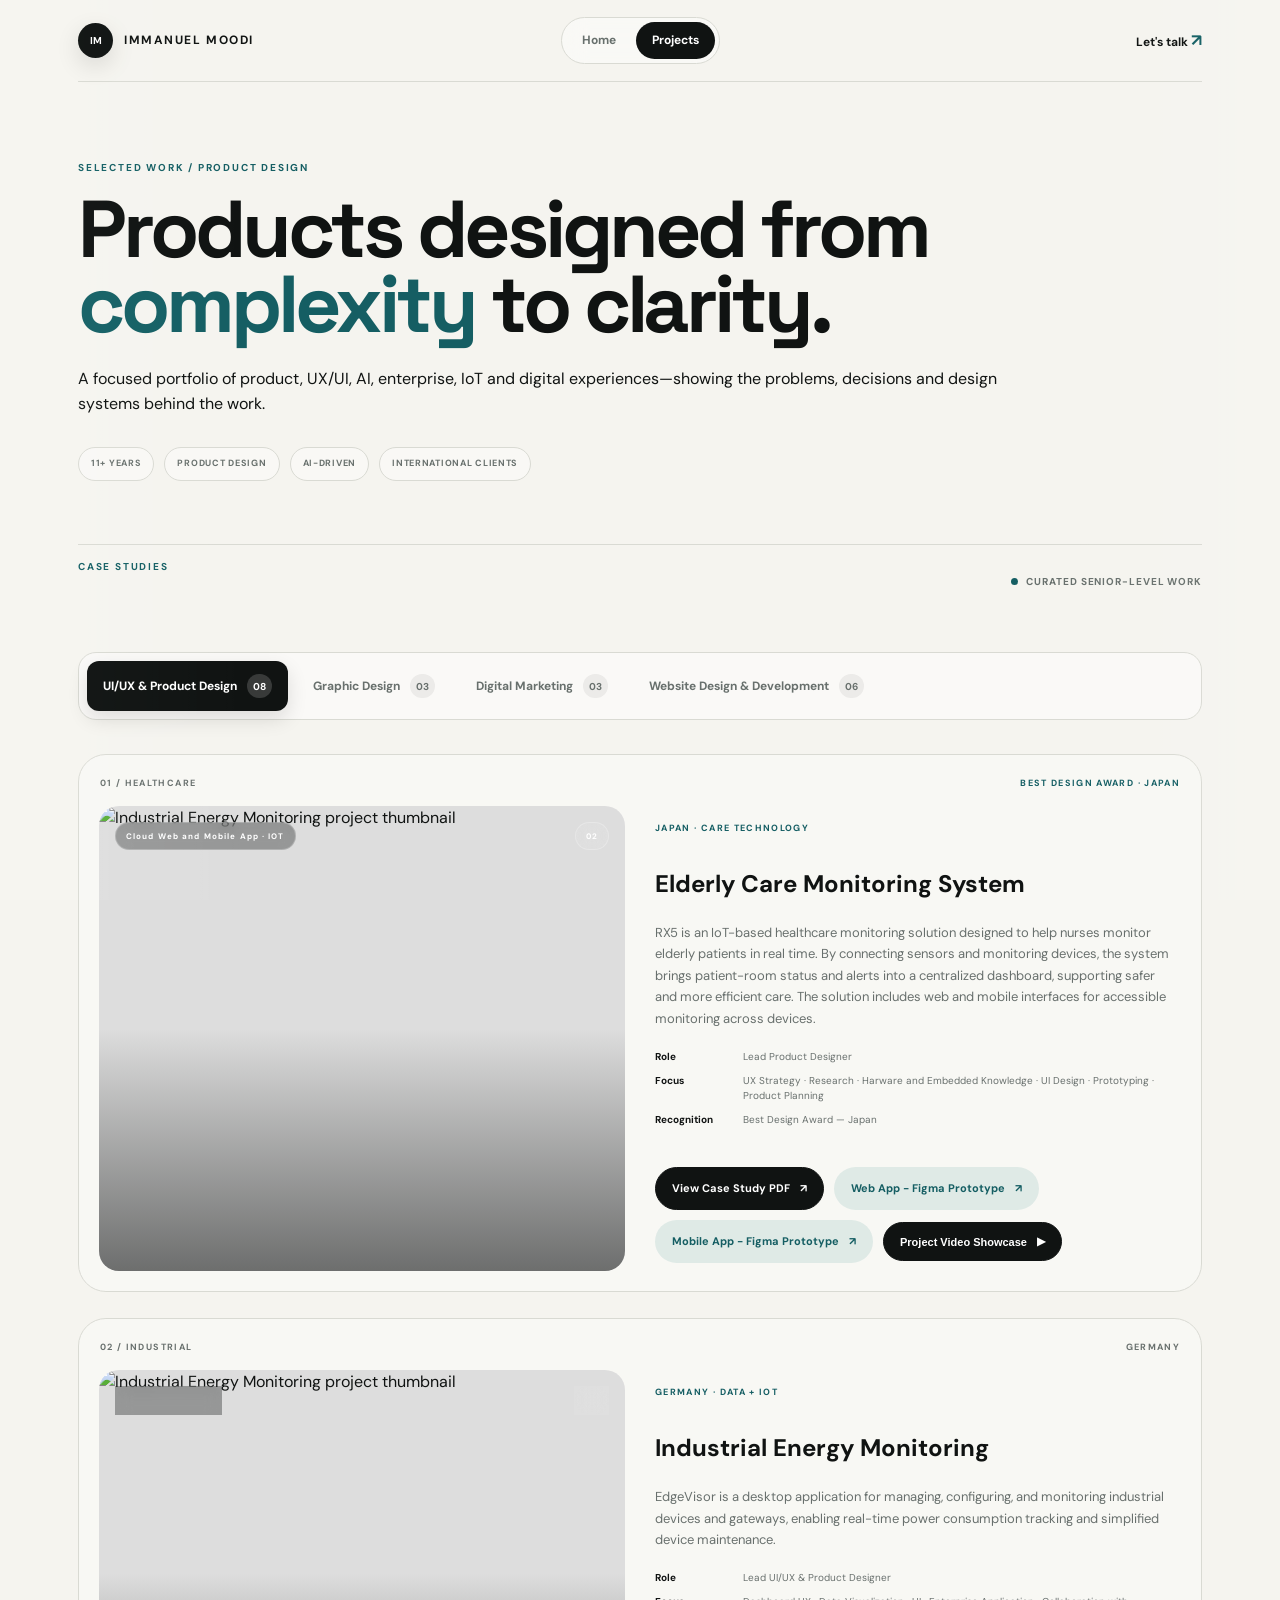
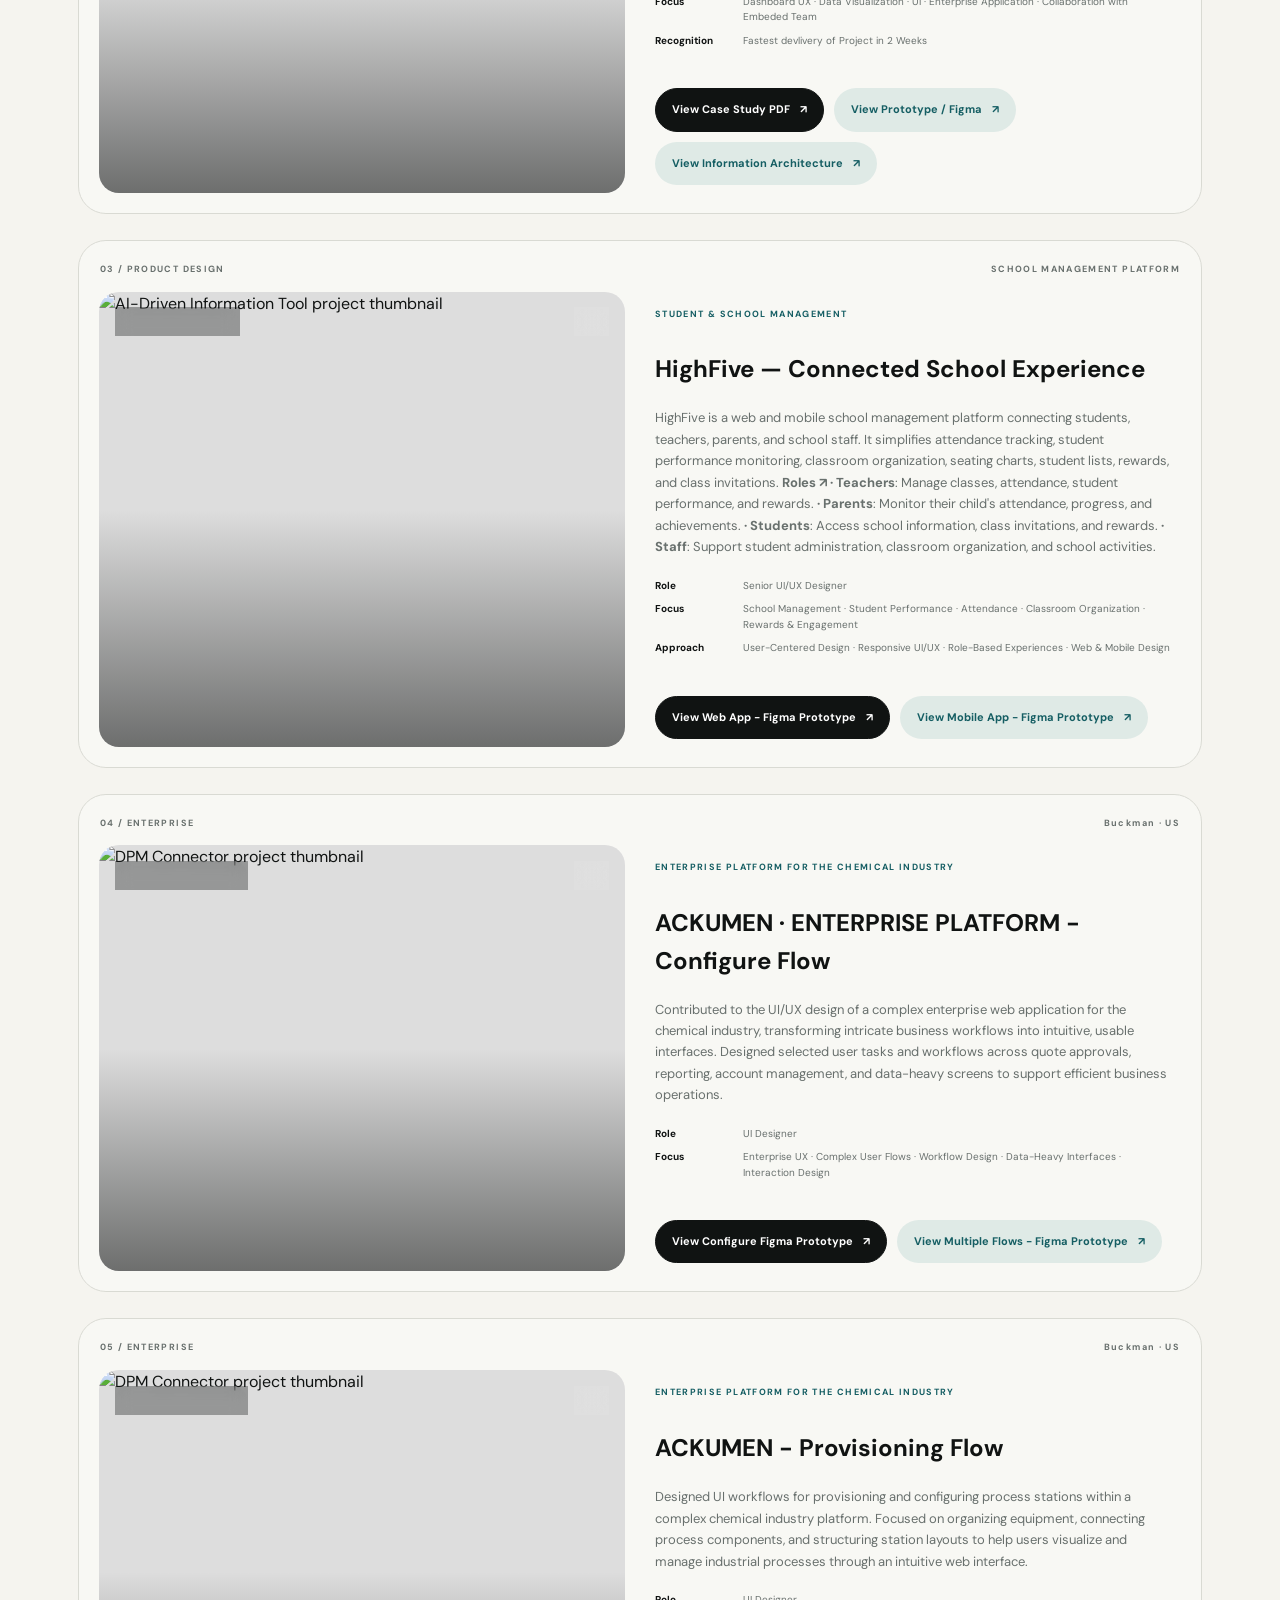
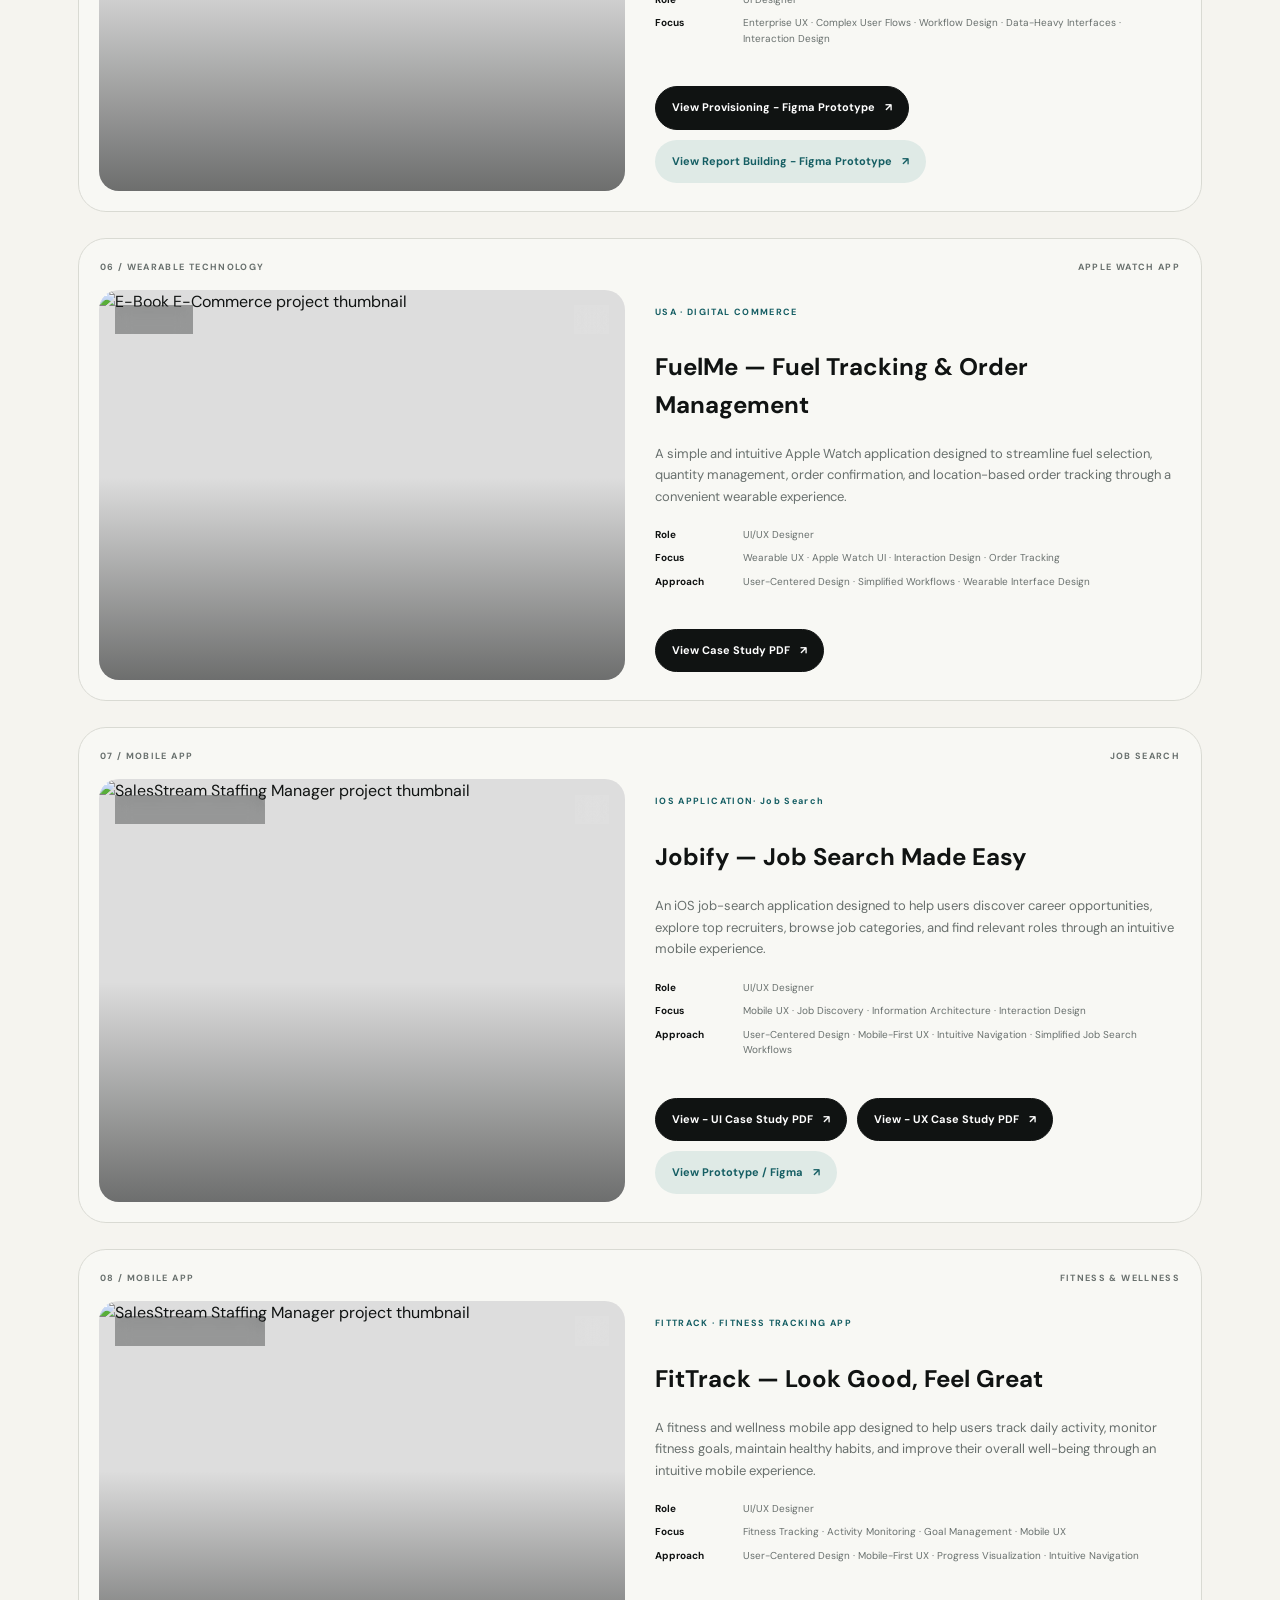
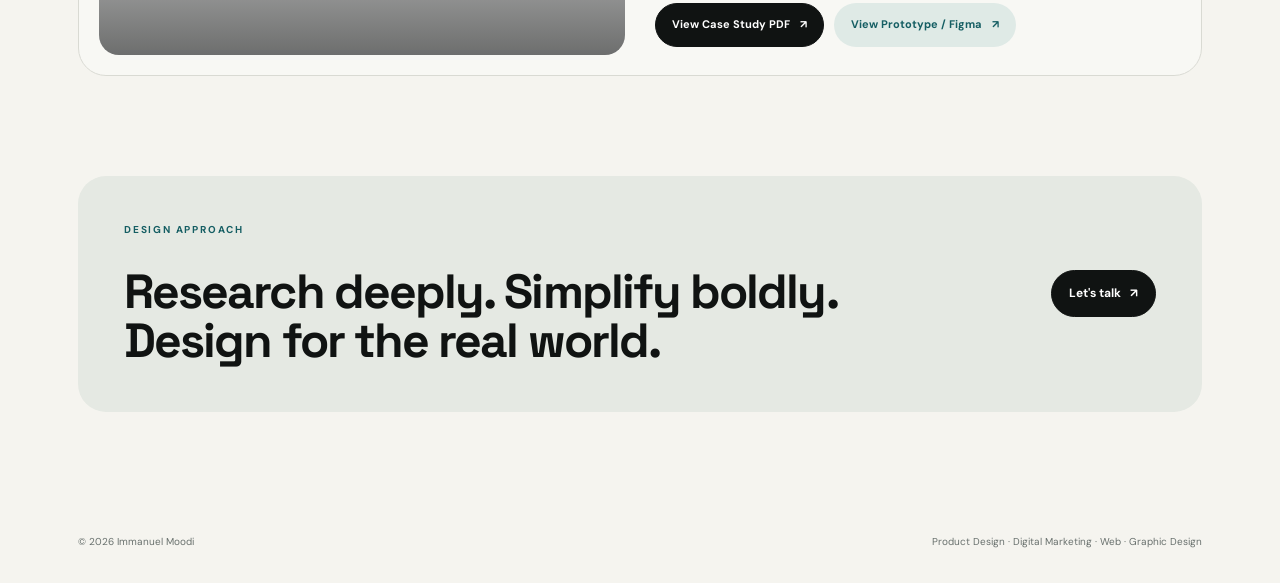
==== commit 754039dd: "Add files via upload" ====
--- a/projects.html
+++ b/projects.html
@@ -1,140 +1,226 @@
 <!DOCTYPE html>
+
 <html lang="en">
 <head>
-  <meta charset="UTF-8">
-  <meta name="viewport" content="width=device-width, initial-scale=1.0">
-  <meta name="description" content="UI/UX, product design, graphic design, digital marketing and website development work by Immanuel Moodi.">
-  <title>Projects — Immanuel Moodi</title>
-  <link rel="stylesheet" href="style.css">
+<meta charset="utf-8"/>
+<meta name="robots" content="noindex, nofollow, noarchive, nosnippet, noimageindex"/>
+<meta content="width=device-width, initial-scale=1.0" name="viewport"/>
+<meta content="UI/UX, product design, graphic design, digital marketing and website development work by Immanuel Moodi." name="description"/>
+<title>Projects — Immanuel Moodi</title>
+<link href="style.css" rel="stylesheet"/>
 </head>
 <body>
-<div class="cursor-glow" aria-hidden="true"></div>
+<div aria-hidden="true" class="cursor-glow"></div>
 <div class="site-shell">
-  <header class="nav">
-    <a class="brand" href="index.html"><span class="brand-mark">IM</span><span>IMMANUEL MOODI</span></a>
-    <nav class="menu" aria-label="Primary navigation"><a href="index.html">Home</a><a class="active" href="projects.html">Projects</a></nav>
-    <a class="nav-cta" href="index.html#contact">Let's talk <span>↗</span></a>
-  </header>
-
-  <main>
-    <section class="page-hero reveal">
-      <p class="eyebrow">SELECTED WORK / PRODUCT DESIGN</p>
-      <h1>Products designed from <em>complexity</em> to clarity.</h1>
-      <p>A focused portfolio of product, UX/UI, AI, enterprise, IoT and digital experiences—showing the problems, decisions and design systems behind the work.</p>
-      <div class="project-intro-stats"><span class="project-pill">11+ YEARS</span><span class="project-pill">PRODUCT DESIGN</span><span class="project-pill">AI-DRIVEN</span><span class="project-pill">INTERNATIONAL CLIENTS</span></div>
-    </section>
-
-    <section class="projects-toolbar"><div class="section-label">CASE STUDIES</div><div class="toolbar-note"><span class="pulse-dot"></span> Curated senior-level work</div></section>
-    <nav class="project-tabs" aria-label="Project categories" role="tablist">
-      <button class="project-tab is-active" type="button" role="tab" aria-selected="true" data-project-tab="uiux">UI/UX &amp; Product Design <span>07</span></button>
-      <button class="project-tab" type="button" role="tab" aria-selected="false" data-project-tab="graphic">Graphic Design <span>03</span></button>
-      <button class="project-tab" type="button" role="tab" aria-selected="false" data-project-tab="marketing">Digital Marketing <span>03</span></button>
-      <button class="project-tab" type="button" role="tab" aria-selected="false" data-project-tab="web">Website Design &amp; Development <span>03</span></button>
-    </nav>
-
-    <section class="project-list project-panel is-active" data-project-panel="uiux" role="tabpanel">
-      <article class="project-card-row featured-project reveal" id="elderly-care-monitoring">
-        <div class="project-topline"><span>01 / HEALTHCARE</span><span>BEST DESIGN AWARD · JAPAN</span></div>
-        <div class="project-media project-media-video"><video autoplay muted loop playsinline preload="metadata" poster="assets/thumbs/elderly-care-monitoring.png" aria-label="Elderly Care Monitoring System project preview"><source src="assets/videos/elderly-care-monitoring-preview.mp4" type="video/mp4"></video><div class="media-gradient"></div><div class="media-caption">WEB + MOBILE · VIDEO</div><div class="media-index">01</div><span class="video-badge">LIVE PREVIEW</span></div>
-        <div class="project-info"><div class="project-kicker">JAPAN · CARE TECHNOLOGY</div><h2>Elderly Care Monitoring System</h2><p class="project-desc">Designed a user-centered web and mobile experience that makes care-monitoring information clearer and easier to act on.</p><div class="project-facts"><div><b>Role</b><span>Senior UI/UX &amp; Product Designer</span></div><div><b>Focus</b><span>UX Strategy · Research · IA · UI · Prototyping</span></div><div><b>Recognition</b><span>Best Design Award — Japan</span></div></div><div class="project-actions"><a class="case-button" href="case-studies/elderly-care-monitoring.pdf">View Case Study PDF <span>↗</span></a> <a class="case-button prototype-button" href="https://www.figma.com/" target="_blank" rel="noopener" aria-label="Open prototype for elderly care monitoring">View Prototype / Figma <span>↗</span></a><button class="case-button secondary video-showcase-button" type="button">Project Video Showcase <span>▶</span></button></div>
-      </article>
-
-      <article class="project-card-row reveal delay-1" id="industrial-energy-monitoring">
-        <div class="project-topline"><span>02 / INDUSTRIAL</span><span>GERMANY</span></div>
-        <div class="project-media"><img src="assets/thumbs/industrial-energy-monitoring.png" alt="Industrial Energy Monitoring project thumbnail"><div class="media-gradient"></div><div class="media-caption">ENTERPRISE · IOT</div><div class="media-index">02</div></div>
-        <div class="project-info"><div class="project-kicker">GERMANY · DATA + IOT</div><h2>Industrial Energy Monitoring</h2><p class="project-desc">A clean enterprise dashboard for monitoring electricity consumption across large industrial machinery and turning complex data into clear actions.</p><div class="project-facts"><div><b>Role</b><span>Senior UI/UX &amp; Product Designer</span></div><div><b>Focus</b><span>Dashboard UX · Data Visualization · UI</span></div><div><b>Recognition</b><span>Best UI Design Recognition — Germany</span></div></div><div class="project-actions"><a class="case-button" href="case-studies/industrial-energy-monitoring.pdf">View Case Study PDF <span>↗</span></a><a class="case-button prototype-button" href="https://www.figma.com/" target="_blank" rel="noopener" aria-label="Open prototype for industrial energy monitoring">View Prototype / Figma <span>↗</span></a></div></div>
-      </article>
-
-      <article class="project-card-row reveal delay-2" id="ai-information-tool">
-        <div class="project-topline"><span>03 / AI</span><span>INFORMATION PRODUCT</span></div>
-        <div class="project-media"><img src="assets/thumbs/ai-information-tool.png" alt="AI-Driven Information Tool project thumbnail"><div class="media-gradient"></div><div class="media-caption">AI-DRIVEN PRODUCT</div><div class="media-index">03</div></div>
-        <div class="project-info"><div class="project-kicker">AI · INFORMATION DISCOVERY</div><h2>AI-Driven Information Tool</h2><p class="project-desc">Designed a focused AI experience that simplifies information discovery, organization and interaction without adding cognitive overload.</p><div class="project-facts"><div><b>Role</b><span>Senior UI/UX &amp; Product Designer</span></div><div><b>Focus</b><span>AI UX · IA · Interaction Patterns · Prototyping</span></div><div><b>Approach</b><span>AI-assisted ideation and rapid design exploration</span></div></div><div class="project-actions"><a class="case-button" href="case-studies/ai-information-tool.pdf">View Case Study PDF <span>↗</span></a><a class="case-button prototype-button" href="https://www.figma.com/" target="_blank" rel="noopener" aria-label="Open prototype for ai information tool">View Prototype / Figma <span>↗</span></a></div></div>
-      </article>
-
-      <article class="project-card-row reveal delay-3" id="dpm-connector">
-        <div class="project-topline"><span>04 / IOT</span><span>SMART METER</span></div>
-        <div class="project-media"><img src="assets/thumbs/dpm-connector.png" alt="DPM Connector project thumbnail"><div class="media-gradient"></div><div class="media-caption">DEVICE PROVISIONING</div><div class="media-index">04</div></div>
-        <div class="project-info"><div class="project-kicker">DPM CONNECTOR · SMART METER</div><h2>DPM Connector</h2><p class="project-desc">Smart-meter Wi-Fi provisioning experience designed to simplify device setup and reduce friction in a technical onboarding flow.</p><div class="project-facts"><div><b>Role</b><span>UI/UX &amp; Product Designer</span></div><div><b>Focus</b><span>Onboarding · Device UX · Flow Design · UI</span></div></div><div class="project-actions"><a class="case-button" href="case-studies/dpm-connector.pdf">View Case Study PDF <span>↗</span></a><a class="case-button prototype-button" href="https://www.figma.com/" target="_blank" rel="noopener" aria-label="Open prototype for dpm connector">View Prototype / Figma <span>↗</span></a></div></div>
-      </article>
-
-      <article class="project-card-row reveal delay-1" id="du-dashboard">
-        <div class="project-topline"><span>05 / DATA</span><span>DASHBOARD</span></div>
-        <div class="project-media"><img src="assets/thumbs/du-dashboard.png" alt="DU Dashboard project thumbnail"><div class="media-gradient"></div><div class="media-caption">DATA VISUALIZATION</div><div class="media-index">05</div></div>
-        <div class="project-info"><div class="project-kicker">DU DASHBOARD · ANALYTICS</div><h2>DU Dashboard</h2><p class="project-desc">Visualization-focused dashboard experience designed to surface key metrics and make complex data easier to monitor and interpret.</p><div class="project-facts"><div><b>Role</b><span>UI/UX &amp; Product Designer</span></div><div><b>Focus</b><span>Dashboard UX · Data Visualization · Interaction</span></div></div><div class="project-actions"><a class="case-button" href="case-studies/du-dashboard.pdf">View Case Study PDF <span>↗</span></a><a class="case-button prototype-button" href="https://www.figma.com/" target="_blank" rel="noopener" aria-label="Open prototype for du dashboard">View Prototype / Figma <span>↗</span></a></div></div>
-      </article>
-
-      <article class="project-card-row reveal delay-2" id="ebook-ecommerce">
-        <div class="project-topline"><span>06 / COMMERCE</span><span>USA</span></div>
-        <div class="project-media"><img src="assets/thumbs/ebook-ecommerce.png" alt="E-Book E-Commerce project thumbnail"><div class="media-gradient"></div><div class="media-caption">WORDPRESS · E-COMMERCE</div><div class="media-index">06</div></div>
-        <div class="project-info"><div class="project-kicker">USA · DIGITAL COMMERCE</div><h2>E-Book E-Commerce Platform</h2><p class="project-desc">Designed and developed a WordPress-based e-commerce experience with a practical, cost-conscious implementation strategy.</p><div class="project-facts"><div><b>Role</b><span>UI/UX Designer · Web Developer</span></div><div><b>Focus</b><span>UX/UI · WordPress · E-commerce · Responsive Web</span></div><div><b>Approach</b><span>Delivered without investment in premium plugins</span></div></div><div class="project-actions"><a class="case-button" href="case-studies/ebook-ecommerce.pdf">View Case Study PDF <span>↗</span></a><a class="case-button prototype-button" href="https://www.figma.com/" target="_blank" rel="noopener" aria-label="Open prototype for ebook ecommerce">View Prototype / Figma <span>↗</span></a></div></div>
-      </article>
-
-      <article class="project-card-row reveal delay-3" id="salesstream-staffing">
-        <div class="project-topline"><span>07 / ENTERPRISE</span><span>WORKFORCE</span></div>
-        <div class="project-media"><img src="assets/thumbs/salesstream-staffing.png" alt="SalesStream Staffing Manager project thumbnail"><div class="media-gradient"></div><div class="media-caption">INTERNAL TOOL</div><div class="media-index">07</div></div>
-        <div class="project-info"><div class="project-kicker">SALESSTREAM · STAFFING WORKFLOW</div><h2>SalesStream Staffing Manager</h2><p class="project-desc">Enterprise staffing-management experience designed to organize workflows, improve visibility and make resource information easier to manage.</p><div class="project-facts"><div><b>Role</b><span>UI/UX &amp; Product Designer</span></div><div><b>Focus</b><span>Workflow UX · Information Architecture · UI</span></div></div><div class="project-actions"><a class="case-button" href="case-studies/salesstream-staffing.pdf">View Case Study PDF <span>↗</span></a><a class="case-button prototype-button" href="https://www.figma.com/" target="_blank" rel="noopener" aria-label="Open prototype for salesstream staffing">View Prototype / Figma <span>↗</span></a></div></div>
-      </article>
-    </section>
-
-    <section class="project-panel sample-panel" data-project-panel="graphic" role="tabpanel" hidden>
-      <div class="sample-intro"><p class="eyebrow">VISUAL COMMUNICATION</p><h2>Graphic Design &amp; Brand Identity</h2><p>Sample case-study structures for branding, print collateral, promotional design and campaign creative. Replace the sample artwork and links with your original projects.</p></div>
-      <div class="sample-grid">
-        <article class="sample-card"><div class="sample-art art-brand"><span class="art-label">BRAND SYSTEM</span><strong>North<br>Studio</strong><small>IDENTITY · 2026</small></div><div class="sample-card-copy"><span class="project-kicker">SAMPLE CASE STUDY</span><h3>Brand Identity &amp; Visual System</h3><p>Logo exploration, colour palette, typography, brand rules and a consistent visual identity across touchpoints.</p><div class="project-actions"><a class="case-button" href="https://example.com/brand-identity-case-study" target="_blank" rel="noopener">View Case Study <span>↗</span></a><a class="case-button prototype-button" href="https://www.behance.net/" target="_blank" rel="noopener">View Design <span>↗</span></a></div></div></article>
-        <article class="sample-card"><div class="sample-art art-print"><span>MAKE IT<br><b>MATTER.</b></span><small>CAMPAIGN / PRINT</small><div class="art-print-shape"></div></div><div class="sample-card-copy"><span class="project-kicker">SAMPLE CASE STUDY</span><h3>Marketing &amp; Print Collateral</h3><p>Leaflets, brochures, posters, business collateral and production-ready print layouts designed around a clear message.</p><div class="project-actions"><a class="case-button" href="https://example.com/print-collateral-case-study" target="_blank" rel="noopener">View Case Study <span>↗</span></a><a class="case-button prototype-button" href="https://www.behance.net/" target="_blank" rel="noopener">View Design <span>↗</span></a></div></div></article>
-        <article class="sample-card"><div class="sample-art art-social"><span>YOUR<br><b>STORY.</b></span><div class="social-chip">SOCIAL CREATIVE</div><div class="social-orb"></div></div><div class="sample-card-copy"><span class="project-kicker">SAMPLE CASE STUDY</span><h3>Digital Graphics &amp; Social Creatives</h3><p>Social media graphics, digital advertisements, promotional artwork and campaign assets adapted for multiple formats.</p><div class="project-actions"><a class="case-button" href="https://example.com/social-creative-case-study" target="_blank" rel="noopener">View Case Study <span>↗</span></a><a class="case-button prototype-button" href="https://www.behance.net/" target="_blank" rel="noopener">View Gallery <span>↗</span></a></div></div></article>
-      </div>
-    </section>
-
-    <section class="project-panel sample-panel" data-project-panel="marketing" role="tabpanel" hidden>
-      <div class="sample-intro"><p class="eyebrow">CAMPAIGNS · SEO · PERFORMANCE</p><h2>Digital Marketing</h2><p>Sample campaign case studies and a visual gallery area for your own ads, social posts and campaign graphics. Performance figures are intentionally omitted until you add verified results.</p></div>
-      <div class="sample-grid">
-        <article class="sample-card"><div class="sample-art art-ads"><span class="ad-kicker">CAMPAIGN CONCEPT</span><strong>Reach<br>the right<br>audience.</strong><div class="ad-bars"><i></i><i></i><i></i><i></i></div></div><div class="sample-card-copy"><span class="project-kicker">SAMPLE CASE STUDY</span><h3>Paid Search &amp; Social Ads</h3><p>Campaign planning, audience targeting, ad creative, keyword alignment and iterative optimisation across Google Ads and Meta Ads.</p><div class="project-actions"><a class="case-button" href="https://example.com/paid-campaign-case-study" target="_blank" rel="noopener">View Case Study <span>↗</span></a><a class="case-button prototype-button" href="https://ads.google.com/" target="_blank" rel="noopener">Campaign Reference <span>↗</span></a></div></div></article>
-        <article class="sample-card"><div class="sample-art art-seo"><span class="seo-search">⌕ &nbsp; Search visibility</span><strong>Be found.<br>Be useful.</strong><div class="seo-chart"><i></i><i></i><i></i><i></i><i></i><i></i><i></i></div></div><div class="sample-card-copy"><span class="project-kicker">SAMPLE CASE STUDY</span><h3>SEO &amp; Website Optimisation</h3><p>Search intent, on-page SEO, content structure, metadata, technical checks and ongoing optimisation opportunities.</p><div class="project-actions"><a class="case-button" href="https://example.com/seo-case-study" target="_blank" rel="noopener">View Case Study <span>↗</span></a><a class="case-button prototype-button" href="https://search.google.com/search-console/" target="_blank" rel="noopener">Tool Reference <span>↗</span></a></div></div></article>
-        <article class="sample-card"><div class="sample-art art-socialgrid"><span>SOCIAL<br>STORYTELLING</span><div class="social-grid-shapes"><i></i><i></i><i></i><i></i></div></div><div class="sample-card-copy"><span class="project-kicker">SAMPLE CASE STUDY</span><h3>Social Media Management &amp; Campaigns</h3><p>Content planning, creative production, publishing calendars and coordinated social campaigns across channels.</p><div class="project-actions"><a class="case-button" href="https://example.com/social-campaign-case-study" target="_blank" rel="noopener">View Case Study <span>↗</span></a><a class="case-button prototype-button" href="https://www.facebook.com/business/" target="_blank" rel="noopener">Platform Reference <span>↗</span></a></div></div></article>
-      </div>
-      <div class="gallery-heading"><div><p class="eyebrow">YOUR CREATIVE WORK</p><h2>Digital Marketing Graphics Gallery</h2></div><p>Replace these sample tiles with your original campaign graphics.</p></div>
-      <div class="marketing-gallery">
-        <div class="gallery-tile gallery-tile-one"><span>PRODUCT LAUNCH</span><strong>Make every<br>moment count.</strong><small>AD CREATIVE · 01</small></div>
-        <div class="gallery-tile gallery-tile-two"><span>SOCIAL CAMPAIGN</span><strong>Ideas into<br>action.</strong><small>SOCIAL · 02</small></div>
-        <div class="gallery-tile gallery-tile-three"><span>BRAND PROMOTION</span><strong>Designed to<br>stand out.</strong><small>CAMPAIGN · 03</small></div>
-        <div class="gallery-tile gallery-tile-four"><span>SEASONAL OFFER</span><strong>A fresh<br>perspective.</strong><small>PAID SOCIAL · 04</small></div>
-      </div>
-    </section>
-
-    <section class="project-panel sample-panel" data-project-panel="web" role="tabpanel" hidden>
-      <div class="sample-intro"><p class="eyebrow">WEB DESIGN · FRONT-END</p><h2>Website Design &amp; Development</h2><p>Sample case studies covering responsive website design, front-end implementation and CMS-powered websites. Replace sample links with your live sites or prototypes.</p></div>
-      <div class="sample-grid">
-        <article class="sample-card"><div class="sample-art art-web"><span>01 / WEBSITE</span><strong>Digital<br>experiences.</strong><div class="browser-lines"><i></i><i></i><i></i></div></div><div class="sample-card-copy"><span class="project-kicker">SAMPLE CASE STUDY</span><h3>Responsive HTML &amp; CSS Website</h3><p>Responsive page structure, reusable layouts, accessible content hierarchy and mobile-first styling using HTML, CSS and Bootstrap.</p><div class="project-actions"><a class="case-button" href="https://example.com/html-css-case-study" target="_blank" rel="noopener">View Case Study <span>↗</span></a><a class="case-button prototype-button" href="https://example.com/" target="_blank" rel="noopener">View Live Website <span>↗</span></a></div></div></article>
-        <article class="sample-card"><div class="sample-art art-wordpress"><span>CMS / WORDPRESS</span><strong>Content made<br>simple.</strong><div class="wp-mark">W</div></div><div class="sample-card-copy"><span class="project-kicker">SAMPLE CASE STUDY</span><h3>WordPress Business Website</h3><p>Website design, theme customisation, content updates, responsive page building and ongoing site maintenance using WordPress.</p><div class="project-actions"><a class="case-button" href="https://example.com/wordpress-case-study" target="_blank" rel="noopener">View Case Study <span>↗</span></a><a class="case-button prototype-button" href="https://wordpress.org/" target="_blank" rel="noopener">View Platform <span>↗</span></a></div></div></article>
-        <article class="sample-card"><div class="sample-art art-bootstrap"><span>BOOTSTRAP / FRONT-END</span><strong>Built for<br>every screen.</strong><div class="bootstrap-b">B</div></div><div class="sample-card-copy"><span class="project-kicker">SAMPLE CASE STUDY</span><h3>Bootstrap Landing Page</h3><p>Reusable responsive components, grid layouts, navigation patterns and front-end implementation with HTML, CSS and Bootstrap.</p><div class="project-actions"><a class="case-button" href="https://example.com/bootstrap-case-study" target="_blank" rel="noopener">View Case Study <span>↗</span></a><a class="case-button prototype-button" href="https://getbootstrap.com/" target="_blank" rel="noopener">View Framework <span>↗</span></a></div></div></article>
-      </div>
-    </section>
-
-    <section class="project-cta reveal"><div><div class="section-label">DESIGN APPROACH</div><h2>Research deeply. Simplify boldly. Design for the real world.</h2></div><a class="button dark" href="index.html#contact">Let's talk <span>↗</span></a></section>
-  </main>
-  <footer class="footer"><span>© 2026 Immanuel Moodi</span><span>Product Design · Digital Marketing · Web · Graphic Design</span></footer>
+<header class="nav">
+<a class="brand" href="index.html"><span class="brand-mark">IM</span><span>IMMANUEL MOODI</span></a>
+<nav aria-label="Primary navigation" class="menu"><a href="index.html">Home</a><a class="active" href="projects.html">Projects</a></nav>
+<a class="nav-cta" href="index.html#contact">Let's talk <span>↗</span></a>
+</header>
+<main>
+<section class="page-hero reveal">
+<p class="eyebrow">SELECTED WORK / PRODUCT DESIGN</p>
+<h1>Products designed from <em>complexity</em> to clarity.</h1>
+<p>A focused portfolio of product, UX/UI, AI, enterprise, IoT and digital experiences—showing the problems, decisions and design systems behind the work.</p>
+<div class="project-intro-stats"><span class="project-pill">11+ YEARS</span><span class="project-pill">PRODUCT DESIGN</span><span class="project-pill">AI-DRIVEN</span><span class="project-pill">INTERNATIONAL CLIENTS</span></div>
+</section>
+<section class="projects-toolbar"><div class="section-label">CASE STUDIES</div><div class="toolbar-note"><span class="pulse-dot"></span> Curated senior-level work</div></section>
+<nav aria-label="Project categories" class="project-tabs" role="tablist">
+<button aria-selected="true" class="project-tab is-active" data-project-tab="uiux" role="tab" type="button">UI/UX &amp; Product Design <span>08</span></button>
+<button aria-selected="false" class="project-tab" data-project-tab="graphic" role="tab" type="button">Graphic Design <span>03</span></button>
+<button aria-selected="false" class="project-tab" data-project-tab="marketing" role="tab" type="button">Digital Marketing <span>03</span></button>
+<button aria-selected="false" class="project-tab" data-project-tab="web" role="tab" type="button">Website Design &amp; Development <span>06</span></button>
+</nav>
+<section class="project-list project-panel is-active" data-project-panel="uiux" role="tabpanel">
+<article class="project-card-row featured-project reveal" id="elderly-care-monitoring">
+<div class="project-topline"><span>01 / HEALTHCARE</span><span>BEST DESIGN AWARD · JAPAN</span></div>
+<div class="project-media"><img alt="Industrial Energy Monitoring project thumbnail" src="assets/thumbs/elderly-care-monitoring.png"/><div class="media-gradient"></div><div class="media-caption">Cloud Web and Mobile App · IOT</div><div class="media-index">02</div></div>
+<!--  <div class="project-media project-media-video"><video autoplay muted loop playsinline preload="metadata" poster="assets/thumbs/elderly-care-monitoring.jpg" aria-label="Elderly Care Monitoring System project preview"><source src="assets/videos/elderly-care-monitoring-preview.mp4" type="video/mp4"></video><div class="media-gradient"></div><div class="media-caption">WEB + MOBILE · VIDEO</div><div class="media-index">01</div><span class="video-badge">LIVE PREVIEW</span></div> -->
+<div class="project-info"><div class="project-kicker">JAPAN · CARE TECHNOLOGY</div><h2>Elderly Care Monitoring System</h2><p class="project-desc">RX5 is an IoT-based healthcare monitoring solution designed to help nurses monitor elderly patients in real time. By connecting sensors and monitoring devices, the system brings patient-room status and alerts into a centralized dashboard, supporting safer and more efficient care. The solution includes web and mobile interfaces for accessible monitoring across devices.</p>
+<div class="project-facts"><div><b>Role</b><span>Lead Product Designer</span></div><div><b>Focus</b><span>UX Strategy · Research · Harware and Embedded Knowledge · UI Design · Prototyping · Product Planning </span></div><div><b>Recognition</b><span>Best Design Award — Japan</span></div></div><div class="project-actions"><a class="case-button" href="case-studies/RX5_Care_Monitoring_System_Product_Design_Case_Study.pdf" target="_blank">View Case Study PDF <span>↗</span></a>
+<a aria-label="Open prototype for elderly care monitoring" class="case-button prototype-button" href="https://www.figma.com/proto/whfWFQ86jEyUuP6YQ5yJHz/V2.1---Rx5-Prototype?node-id=14075-8647&amp;p=f&amp;t=6IH3HzdSytYBBccV-1&amp;scaling=contain&amp;content-scaling=fixed&amp;page-id=0%3A1&amp;starting-point-node-id=14075%3A8647" rel="noopener" target="_blank">Web App - Figma Prototype<span>↗</span></a>
+<a aria-label="Open prototype for elderly care monitoring" class="case-button prototype-button" href="https://www.figma.com/proto/RjQIv9w5oMspUSoU4ILU4v/Rx5---Mobile-App?node-id=4009-496&amp;p=f&amp;t=86hpDkIYDQdRZR1h-1&amp;scaling=scale-down&amp;content-scaling=fixed&amp;page-id=0%3A1" rel="noopener" target="_blank">Mobile App - Figma Prototype<span>↗</span></a>
+<button class="case-button secondary video-showcase-button" type="button">Project Video Showcase <span>▶</span></button></div>
+</div></article>
+<article class="project-card-row reveal delay-1" id="industrial-energy-monitoring">
+<div class="project-topline"><span>02 / INDUSTRIAL</span><span>GERMANY</span></div>
+<div class="project-media"><img alt="Industrial Energy Monitoring project thumbnail" src="assets/thumbs/industrial-energy-monitoring.png"/><div class="media-gradient"></div><div class="media-caption">ENTERPRISE · IOT</div><div class="media-index">02</div></div>
+<div class="project-info"><div class="project-kicker">GERMANY · DATA + IOT</div><h2>Industrial Energy Monitoring</h2><p class="project-desc">EdgeVisor is a desktop application for managing, configuring, and monitoring industrial devices and gateways, enabling real-time power consumption tracking and simplified device maintenance.</p>
+<div class="project-facts"><div><b>Role</b><span>Lead UI/UX &amp; Product Designer</span></div><div><b>Focus</b><span>Dashboard UX · Data Visualization · UI · Enterprise Application · Collaboration with Embeded Team </span></div><div><b>Recognition</b><span>Fastest devlivery of Project in 2 Weeks </span></div></div>
+<div class="project-actions"><a class="case-button" href="case-studies/EdgeVisor_Product_Design_Case_Study.pdf" target="_blank">View Case Study PDF <span>↗</span></a>
+<a aria-label="Open prototype for industrial energy monitoring" class="case-button prototype-button" href="https://www.figma.com/proto/6En2GZ3cyPbMVZFhFja6Sh/DU-v1.3-11th-May-2023-Wireframes?node-id=801-2&amp;p=f&amp;viewport=556%2C225%2C0.07&amp;t=gUx2FyZowBz5InDS-1&amp;scaling=contain&amp;content-scaling=fixed&amp;starting-point-node-id=801%3A2&amp;page-id=0%3A1" rel="noopener" target="_blank">View Prototype / Figma <span>↗</span></a>
+<a aria-label="Open prototype for industrial energy monitoring" class="case-button prototype-button" href="https://www.figma.com/board/WwSGjMm9c9OvZKwVEY7WAP/Add-Device?node-id=0-1&amp;t=2ixZO6Q9qIAs2AmX-1 " rel="noopener" target="_blank"> View Information Architecture  <span>↗</span></a>
+</div></div>
+</article>
+<article class="project-card-row reveal delay-2" id="ai-information-tool">
+<div class="project-topline"><span>03 / PRODUCT DESIGN</span><span>SCHOOL MANAGEMENT PLATFORM</span></div>
+<div class="project-media"><img alt="AI-Driven Information Tool project thumbnail" src="assets/thumbs/highfive.png"/><div class="media-gradient"></div><div class="media-caption">AI-DRIVEN PRODUCT</div><div class="media-index">03</div></div>
+<div class="project-info"><div class="project-kicker">STUDENT &amp; SCHOOL MANAGEMENT</div><h2>HighFive — Connected School Experience</h2>
+<p class="project-desc">HighFive is a web and mobile school management platform connecting students, teachers, parents, and school staff. It simplifies attendance tracking, student performance monitoring, classroom organization, seating charts, student lists, rewards, and class invitations. 
+<b>Roles <span>↗</span></b>
+<b>· Teachers</b>: Manage classes, attendance, student performance, and rewards.
+<b>· Parents</b>: Monitor their child's attendance, progress, and achievements.
+<b>· Students</b>: Access school information, class invitations, and rewards.
+<b>· Staff</b>: Support student administration, classroom organization, and school activities.</p>
+<div class="project-facts"><div><b>Role</b><span>Senior UI/UX Designer</span></div><div><b>Focus</b><span>School Management · Student Performance · Attendance · Classroom Organization · Rewards &amp; Engagement</span></div><div><b>Approach</b><span>User-Centered Design · Responsive UI/UX · Role-Based Experiences · Web &amp; Mobile Design</span></div></div>
+<div class="project-actions"><a class="case-button" href="https://www.figma.com/proto/OjzWIo0HIroh4NJ2nvlhIa/High-Five---Web-App?node-id=101-13&amp;p=f&amp;viewport=437%2C185%2C0.07&amp;t=jJp5EGaRQfNeLysU-1&amp;scaling=scale-down&amp;content-scaling=fixed&amp;starting-point-node-id=101%3A11565&amp;page-id=0%3A1" target="_blank">View Web App - Figma Prototype<span>↗</span></a><a aria-label="Open prototype for ai information tool" class="case-button prototype-button" href="https://www.figma.com/proto/4tEWsjzpD5vJroO9VB4nUf/HighFive---Mobile?node-id=101-1177&amp;p=f&amp;viewport=25%2C234%2C0.14&amp;t=odeYMwETG88c4Qtt-1&amp;scaling=scale-down&amp;content-scaling=fixed&amp;starting-point-node-id=101%3A1069&amp;page-id=0%3A1 " rel="noopener" target="_blank">View Mobile App - Figma Prototype<span>↗</span></a></div></div>
+</article>
+<article class="project-card-row reveal delay-3" id="dpm-connector">
+<div class="project-topline"><span>04 / ENTERPRISE</span><span>Buckman · US</span></div>
+<div class="project-media"><img alt="DPM Connector project thumbnail" src="assets/thumbs/Ackumen.png"/><div class="media-gradient"></div><div class="media-caption">DEVICE PROVISIONING</div><div class="media-index">04</div></div>
+<div class="project-info"><div class="project-kicker">ENTERPRISE PLATFORM FOR THE CHEMICAL INDUSTRY</div><h2>ACKUMEN · ENTERPRISE PLATFORM - Configure Flow</h2><p class="project-desc">Contributed to the UI/UX design of a complex enterprise web application for the chemical industry, transforming intricate business workflows into intuitive, usable interfaces. Designed selected user tasks and workflows across quote approvals, reporting, account management, and data-heavy screens to support efficient business operations.</p>
+<div class="project-facts"><div><b>Role</b><span>UI Designer</span></div><div><b>Focus</b><span>Enterprise UX · Complex User Flows · Workflow Design · Data-Heavy Interfaces · Interaction Design</span></div></div><div class="project-actions"><a class="case-button" href="https://www.figma.com/proto/fTtnahTUUZg6P91tD9s1TO/Provisioning-v2?node-id=2410-100&amp;page-id=0%3A1&amp;starting-point-node-id=2410%3A100&amp;scaling=scale-down&amp;content-scaling=fixed&amp;t=XrN4l6qrGbxLluGp-1" target="_blank">View Configure Figma Prototype<span>↗</span></a><a aria-label="Open prototype for dpm connector" class="case-button prototype-button" href="https://www.figma.com/proto/HeUAjAW6284pQmzdaDPQMm/Ackumen---Multiple-Flows?node-id=2001-30312&amp;p=f&amp;viewport=286%2C132%2C0.03&amp;t=DpC8KnBLjbenXiDM-1&amp;scaling=scale-down-width&amp;content-scaling=fixed&amp;page-id=0%3A1 " rel="noopener" target="_blank">View Multiple Flows - Figma Prototype <span>↗</span></a></div></div>
+</article>
+<article class="project-card-row reveal delay-3" id="dpm-connector">
+<div class="project-topline"><span>05 / ENTERPRISE</span><span>Buckman · US </span></div>
+<div class="project-media"><img alt="DPM Connector project thumbnail" src="assets/thumbs/ackumen-2.png"/><div class="media-gradient"></div><div class="media-caption">DEVICE PROVISIONING</div><div class="media-index">04</div></div>
+<div class="project-info"><div class="project-kicker">ENTERPRISE PLATFORM FOR THE CHEMICAL INDUSTRY</div><h2>ACKUMEN - Provisioning Flow</h2><p class="project-desc">Designed UI workflows for provisioning and configuring process stations within a complex chemical industry platform. Focused on organizing equipment, connecting process components, and structuring station layouts to help users visualize and manage industrial processes through an intuitive web interface.</p>
+<div class="project-facts"><div><b>Role</b><span>UI Designer</span></div><div><b>Focus</b><span>Enterprise UX · Complex User Flows · Workflow Design · Data-Heavy Interfaces · Interaction Design</span></div></div><div class="project-actions"><a class="case-button" href="https://www.figma.com/proto/ROqU0DzM8YWpTnRaebcxSM/New-Provisioning-Web---Mobile?node-id=360-230&amp;p=f&amp;viewport=-367%2C-1360%2C0.11&amp;t=C6ctuvqAzGtyzeUz-1&amp;scaling=scale-down&amp;content-scaling=fixed&amp;starting-point-node-id=360%3A230&amp;show-proto-sidebar=1&amp;page-id=0%3A1" target="_blank">View Provisioning - Figma Prototype<span>↗</span></a><a aria-label="Open prototype for dpm connector" class="case-button prototype-button" href="https://www.figma.com/proto/2rYPqCUd6XHgvaygOjr7MT/Buckman---Report-Building?node-id=1-140&amp;p=f&amp;viewport=-86%2C66%2C0.22&amp;t=TNLcQHWBZ5gOK6Pf-1&amp;scaling=min-zoom&amp;content-scaling=fixed&amp;page-id=0%3A1 " rel="noopener" target="_blank">View Report Building - Figma Prototype <span>↗</span></a></div></div>
+</article>
+<article class="project-card-row reveal delay-2" id="ebook-ecommerce">
+<div class="project-topline"><span>06 / WEARABLE TECHNOLOGY</span><span>APPLE WATCH APP</span></div>
+<div class="project-media"><img alt="E-Book E-Commerce project thumbnail" src="assets/thumbs/FuelMe.png"/><div class="media-gradient"></div><div class="media-caption">Watch App</div><div class="media-index">06</div></div>
+<div class="project-info"><div class="project-kicker">USA · DIGITAL COMMERCE</div><h2>FuelMe — Fuel Tracking &amp; Order Management</h2><p class="project-desc">A simple and intuitive Apple Watch application designed to streamline fuel selection, quantity management, order confirmation, and location-based order tracking through a convenient wearable experience.</p><div class="project-facts"><div><b>Role</b><span>UI/UX Designer</span></div><div><b>Focus</b><span>Wearable UX · Apple Watch UI · Interaction Design · Order Tracking</span></div><div><b>Approach</b><span>User-Centered Design · Simplified Workflows · Wearable Interface Design</span></div></div>
+<div class="project-actions"><a class="case-button" href="case-studies/fuel-me_apple_watch_app.pdf" target="_blank">View Case Study PDF <span>↗</span></a></div></div>
+</article>
+<article class="project-card-row reveal delay-3" id="salesstream-staffing">
+<div class="project-topline"><span>07 / MOBILE APP</span><span>JOB SEARCH</span></div>
+<div class="project-media"><img alt="SalesStream Staffing Manager project thumbnail" src="assets/thumbs/jobify.png"/><div class="media-gradient"></div><div class="media-caption">JOBIFY · IOS APPLICATION</div><div class="media-index">07</div></div>
+<div class="project-info"><div class="project-kicker">IOS APPLICATION· Job Search</div><h2>Jobify — Job Search Made Easy</h2><p class="project-desc">An iOS job-search application designed to help users discover career opportunities, explore top recruiters, browse job categories, and find relevant roles through an intuitive mobile experience.</p><div class="project-facts">
+<div><b>Role</b><span>UI/UX Designer</span></div><div><b>Focus</b><span>Mobile UX · Job Discovery · Information Architecture · Interaction Design</span></div> <div><b>Approach</b><span>User-Centered Design · Mobile-First UX · Intuitive Navigation · Simplified Job Search Workflows</span></div> </div>
+<div class="project-actions"><a class="case-button" href="case-studies/jobify_ui-case_study.pdf" target="_blank">View - UI Case Study PDF <span>↗</span></a>
+<a class="case-button" href="case-studies/Jobify -UX_Case_study.pdf" target="_blank">View - UX Case Study PDF <span>↗</span></a>
+<a aria-label="Open prototype for salesstream staffing" class="case-button prototype-button" href="https://www.figma.com/proto/0oR2BfBCt7HuYZ4Rb7c52s/Jobify---IoS-App---Prototype?node-id=3-172&amp;page-id=0%3A1&amp;starting-point-node-id=3%3A172&amp;scaling=scale-down&amp;content-scaling=fixed&amp;t=94py05jDiuYsnVOI-1 " rel="noopener" target="_blank">View Prototype / Figma <span>↗</span></a></div></div>
+</article>
+<article class="project-card-row reveal delay-3" id="salesstream-staffing">
+<div class="project-topline"><span>08 / MOBILE APP</span><span>FITNESS &amp; WELLNESS</span></div>
+<div class="project-media"><img alt="SalesStream Staffing Manager project thumbnail" src="assets/thumbs/ft.png"/><div class="media-gradient"></div><div class="media-caption">JOBIFY · IOS APPLICATION</div><div class="media-index">07</div></div>
+<div class="project-info"><div class="project-kicker">FITTRACK · FITNESS TRACKING APP</div><h2>FitTrack — Look Good, Feel Great</h2><p class="project-desc">A fitness and wellness mobile app designed to help users track daily activity, monitor fitness goals, maintain healthy habits, and improve their overall well-being through an intuitive mobile experience.</p><div class="project-facts">
+<div><b>Role</b><span>UI/UX Designer</span></div><div><b>Focus</b><span>Fitness Tracking · Activity Monitoring · Goal Management · Mobile UX</span></div> <div><b>Approach</b><span>User-Centered Design · Mobile-First UX · Progress Visualization · Intuitive Navigation</span></div> </div>
+<div class="project-actions"><a class="case-button" href="case-studies/FitTrack_Final_Portfolio_UI_UX_Case_Study.pdf" target="_blank">View Case Study PDF <span>↗</span></a>
+<a class="case-button prototype-button" href="https://www.figma.com/proto/SUCfn0KXTnuSJ19JMenOWt/FitTrack-App---UI-Presentation?node-id=5-101&amp;viewport=130%2C114%2C0.19&amp;t=zIggI5Y3tHhPpGUO-1&amp;scaling=contain&amp;content-scaling=fixed&amp;starting-point-node-id=5%3A67&amp;page-id=0%3A1 " target="_blank">View Prototype / Figma <span>↗</span></a></div></div>
+</article>
+</section>
+<section class="project-panel sample-panel" data-project-panel="graphic" hidden="" role="tabpanel">
+<div class="skill-hero graphic-skill-hero">
+<p class="eyebrow">BRANDING · VISUAL IDENTITY · CREATIVE COLLATERAL</p>
+<h2>Graphic Design &amp; Brand Identity</h2>
+<p>I build clear, consistent visual communication that helps brands present themselves with confidence across digital and print touchpoints. My work combines strong visual hierarchy, typography, colour, layout and production-ready design.</p>
+<div class="skill-chip-row"><span>Branding &amp; Visual Identity</span><span>Marketing &amp; Corporate Collateral</span><span>Visual &amp; Campaign Creative</span><span>Layout &amp; Visual Storytelling</span></div>
+</div>
+<div class="previous-portfolio-callout">
+<div><p class="eyebrow">PREVIOUS COMPANY WORK</p><h3>Explore my advertising-company design portfolio</h3><p>View a selection of graphic design work from my earlier role as a Graphic Designer.</p></div>
+<!-- Replace this placeholder with the previous company portfolio URL. -->
+<a class="case-button" href="https://nelsonimmanuel9.wixsite.com/portfolio" rel="noopener" target="_blank">View Previous Graphic Design Portfolio<span>↗</span></a>
+</div>
+
+<div class="marketing-capability-grid graphic-capability-grid"><article class="marketing-capability"><span class="capability-index">01</span><div class="capability-symbol">✦</div><h3>Branding &amp; Visual Identity</h3><p>Build a consistent brand expression through logo direction, typography, colour systems and visual language.</p><div class="capability-tags"><span>Brand systems</span><span>Typography</span><span>Colour direction</span></div></article><article class="marketing-capability"><span class="capability-index">02</span><div class="capability-symbol">▤</div><h3>Marketing &amp; Corporate Collateral</h3><p>Design polished materials that communicate clearly across business, marketing and print touchpoints.</p><div class="capability-tags"><span>Brochures</span><span>Presentations</span><span>Corporate documents</span></div></article><article class="marketing-capability"><span class="capability-index">03</span><div class="capability-symbol">↗</div><h3>Visual &amp; Campaign Creative</h3><p>Create campaign-ready graphics and promotional assets for social channels and digital marketing.</p><div class="capability-tags"><span>Social creatives</span><span>Campaign artwork</span><span>Digital assets</span></div></article><article class="marketing-capability"><span class="capability-index">04</span><div class="capability-symbol">▦</div><h3>Layout &amp; Visual Storytelling</h3><p>Use hierarchy, composition and layout to make information clear, engaging and easy to scan.</p><div class="capability-tags"><span>Visual hierarchy</span><span>Editorial layout</span><span>Storytelling</span></div></article></div><div class="gallery-heading graphic-gallery-heading"><div><p class="eyebrow">SELECTED VISUAL WORK</p><h2>Graphic design gallery</h2></div><p>Four visual explorations across identity, collateral, campaigns and layout.</p></div>
+
+<div class="skills-gallery graphic-image-gallery"><article class="skills-gallery-card image-gallery-card"><img alt="Branding &amp; Visual Identity" loading="lazy" src="assets/thumbs/appscreens.png"/><h3>App Screens Design - App Store & Google Play Store</h3><p>Designed engaging App Store and Google Play Store screenshots and promotional visuals for business apps from leading brands such as Xerox, Kodak, and other global companies, showcasing key features through clear, user-focused mobile UI designs</p></article>
+<article class="skills-gallery-card image-gallery-card"><img alt="Marketing &amp; Corporate Collateral" loading="lazy" src="assets/thumbs/appicons.png"/><h3>Icon Design for Apps</h3><p>Designed a cohesive set of intuitive app icons for print-related mobile applications from global brands such as Xerox, Kodak, and other leading companies, using consistent visual styling to represent printer management, ink levels, document scanning, photo printing, shopping, and settings.</p></article>
+<article class="skills-gallery-card image-gallery-card"><img alt="Visual &amp; Campaign Creative" loading="lazy" src="assets/thumbs/LI_images.png"/><h3>Social Media Campaign Graphics</h3><p>Designed graphics for weekly social media campaigns, Google Ads, LinkedIn Ads, and website banners to strengthen brand presence, boost audience engagement, and maintain consistent visual identity.</p></article>
+<article class="skills-gallery-card image-gallery-card"><img alt="Layout &amp; Visual Storytelling" loading="lazy" src="assets/thumbs/b_logo.png"/><h3>Business App Logo & Identity Design</h3><p>Designed distinctive logos and visual identities for business applications, creating clear, consistent brand elements that strengthen product recognition and maintain a cohesive visual presence across digital platforms.</p></article></div>
+
+<article class="project-card-row featured-project reveal" >
+
+<div class="project-media"><img alt="Industrial Energy Monitoring project thumbnail" src="assets/thumbs/userdoc.png"/><div class="media-gradient"></div><div class="media-caption"> User Guide Documents Design</div><div class="media-index">02</div></div>
+<!--  <div class="project-media project-media-video"><video autoplay muted loop playsinline preload="metadata" poster="assets/thumbs/elderly-care-monitoring.jpg" aria-label="Elderly Care Monitoring System project preview"><source src="assets/videos/elderly-care-monitoring-preview.mp4" type="video/mp4"></video><div class="media-gradient"></div><div class="media-caption">WEB + MOBILE · VIDEO</div><div class="media-index">01</div><span class="video-badge">LIVE PREVIEW</span></div> -->
+<div class="project-info"><div class="project-kicker">Technical Documents</div><h2>User Manual & Technical Documentation Design</h2><p class="project-desc">Designed structured, user-friendly manuals and technical documentation for all business products, explaining workflows, configuration, and setup through clear layouts, step-by-step instructions, and visual diagrams.</p>
+<div> <a class="case-button" href="case-studies/QuickUserGuide.pdf" target="_blank">View Quick User Guide<span>↗</span></a>
+
+
+</div>
+</div></article>
+<br>
+<article class="project-card-row featured-project reveal" >
+
+<div class="project-media"><img alt="Industrial Energy Monitoring project thumbnail" src="assets/thumbs/corporate_case_studies_thumbnail.png"/><div class="media-gradient"></div><div class="media-caption"> Corporate Documents Design</div><div class="media-index">02</div></div>
+<!--  <div class="project-media project-media-video"><video autoplay muted loop playsinline preload="metadata" poster="assets/thumbs/elderly-care-monitoring.jpg" aria-label="Elderly Care Monitoring System project preview"><source src="assets/videos/elderly-care-monitoring-preview.mp4" type="video/mp4"></video><div class="media-gradient"></div><div class="media-caption">WEB + MOBILE · VIDEO</div><div class="media-index">01</div><span class="video-badge">LIVE PREVIEW</span></div> -->
+<div class="project-info"><div class="project-kicker">White Papers & Case Study Design</div><h2>Corporate Documents & Publication Design</h2><p class="project-desc">Designed professional white papers, case studies, and corporate documents with clear layouts, structured content, and consistent visual styling to communicate complex information effectively and reinforce brand credibility.</p>
+
+
+<div class="project-actions"> <a class="case-button" href="https://www.thinxtream.com/case-studies.html" target="_blank">View All Case Studies - Designed<span>↗</span></a>
+ <a class="case-button" href="https://www.thinxtream.com/whitepapers.html" target="_blank">View All White Papers - Designed<span>↗</span></a>
+
+</div>
+
+
+</div></article>
+<br>
+<article class="project-card-row featured-project reveal" id="elderly-care-monitoring">
+
+<div class="project-media"><img alt="Industrial Energy Monitoring project thumbnail" src="assets/thumbs/ban-web.png"/><div class="media-gradient"></div><div class="media-caption"> Design for Website</div><div class="media-index">02</div></div>
+<!--  <div class="project-media project-media-video"><video autoplay muted loop playsinline preload="metadata" poster="assets/thumbs/elderly-care-monitoring.jpg" aria-label="Elderly Care Monitoring System project preview"><source src="assets/videos/elderly-care-monitoring-preview.mp4" type="video/mp4"></video><div class="media-gradient"></div><div class="media-caption">WEB + MOBILE · VIDEO</div><div class="media-index">01</div><span class="video-badge">LIVE PREVIEW</span></div> -->
+<div class="project-info"><div class="project-kicker">Website Graphics Design</div><h2>Business Website Banner Design</h2><p class="project-desc">Designed visually engaging banners for business websites to highlight key services, promote campaigns, communicate brand messaging, and maintain a consistent visual identity across digital platforms.</p>
+<div> <a class="case-button" href="https://www.thinxtream.com/index.html" target="_blank">View All Banners - Designed<span>↗</span></a>
+ <a class="case-button" href="https://www.celstream.com/" target="_blank">View All Banners - Designed <span>↗</span></a>
+
+</div>
+</div></article>
+
+
+</section>
+
+<section class="project-panel sample-panel" data-project-panel="marketing" hidden="" role="tabpanel">
+<div class="skill-hero marketing-skill-hero">
+<p class="eyebrow">CAMPAIGN MANAGEMENT · SEO · DIGITAL GROWTH</p>
+<h2>Digital Marketing</h2>
+<p>I help maintain a consistent digital presence through social media management, paid advertising, search optimisation and ongoing website updates. I connect creative communication with practical campaign execution and website performance improvements.</p>
+<div class="skill-chip-row"><span>Social Media Management</span><span>LinkedIn Campaigns</span><span>Google Ads</span><span>Microsoft / Bing Ads</span><span>Facebook Ads</span><span>SEO &amp; On-Page Optimisation</span><span>Website Speed Optimisation</span><span>Content Updates</span></div>
+</div>
+<div class="marketing-capability-grid">
+<article class="marketing-capability"><span class="capability-index">01</span><div class="capability-symbol">↗</div><h3>Social Media &amp; Campaigns</h3><p>Manage social channels, coordinate campaign content and keep messaging consistent across platforms.</p><div class="capability-tags"><span>Content planning</span><span>Publishing</span><span>Campaign creative</span></div></article>
+<article class="marketing-capability"><span class="capability-index">02</span><div class="capability-symbol">◎</div><h3>Paid Advertising</h3><p>Support ad setup and management across LinkedIn, Google, Microsoft/Bing and Facebook Ads.</p><div class="capability-tags"><span>Platform management</span><span>Audience focus</span><span>Ad optimisation</span></div></article>
+<article class="marketing-capability"><span class="capability-index">03</span><div class="capability-symbol">⌕</div><h3>SEO &amp; Website Performance</h3><p>Improve search readiness and site usability through on-page SEO, content structure and website speed optimisation.</p><div class="capability-tags"><span>SEO</span><span>Metadata</span><span>Speed checks</span></div></article>
+<article class="marketing-capability"><span class="capability-index">04</span><div class="capability-symbol">↻</div><h3>Website Maintenance</h3><p>Maintain company websites with content updates, page improvements and ongoing digital housekeeping.</p><div class="capability-tags"><span>Content updates</span><span>Site maintenance</span><span>Quality checks</span></div></article>
+</div>
+<div class="marketing-note"><span class="note-mark">✦</span><p><strong>My approach</strong><br/>Keep the brand consistent, the message clear and the digital experience useful—while avoiding unsupported performance claims or invented campaign metrics.</p></div>
+</section>
+<section class="project-panel sample-panel" data-project-panel="web" hidden="" role="tabpanel">
+<div class="skill-hero web-skill-hero">
+<p class="eyebrow">RESPONSIVE WEB · FRONT-END · CMS</p>
+<h2>Website Design &amp; Development</h2>
+<p>I design and maintain responsive websites that balance visual clarity, usability and practical front-end implementation. My experience spans custom HTML/CSS pages, Bootstrap layouts, WordPress business websites and ongoing website maintenance.</p>
+
+</div><div class="marketing-capability-grid web-capability-grid"><article class="marketing-capability"><span class="capability-index">01</span><div class="capability-symbol">⌘</div><h3>WordPress Website Development</h3><p>Build and maintain business websites with content-managed pages and practical site structures.</p><div class="capability-tags"><span>WordPress</span><span>CMS pages</span><span>Site updates</span></div></article><article class="marketing-capability"><span class="capability-index">02</span><div class="capability-symbol">&lt;/&gt;</div><h3>Front-End Website Development</h3><p>Implement responsive layouts using clean HTML and CSS, with Bootstrap where appropriate.</p><div class="capability-tags"><span>HTML5</span><span>CSS3</span><span>Bootstrap</span></div></article><article class="marketing-capability"><span class="capability-index">03</span><div class="capability-symbol">▣</div><h3>Responsive Web Design</h3><p>Create layouts that adapt to desktop, tablet and mobile screen sizes.</p><div class="capability-tags"><span>Mobile-first</span><span>Responsive layouts</span><span>Usability</span></div></article><article class="marketing-capability"><span class="capability-index">04</span><div class="capability-symbol">↻</div><h3>Website Maintenance &amp; Optimisation</h3><p>Maintain client websites, refresh content and support consistent quality after launch.</p><div class="capability-tags"><span>Content updates</span><span>Troubleshooting</span><span>Quality checks</span></div></article></div>
+<div class="gallery-heading"><div><p class="eyebrow">WEBSITE SHOWCASE</p><h2>Web design &amp; delivery</h2></div></div>
+<div class="skills-gallery web-gallery">
+<article class="skills-gallery-card web-project-card"><div class="web-preview web-preview-main"><div class="preview-browser"><i></i><i></i><i></i></div><span>LIVE WEBSITE · TECHNOLOGY</span><strong>Thinxtream</strong><div class="preview-lines"><i></i><i></i><i></i></div><span class="preview-cta">EXPLORE WEBSITE ↗</span><div class="preview-orbit"></div></div><h3>Thinxtream</h3><p>An IoT solutions and services company delivering connected technologies that help businesses improve operational efficiency and enable smarter decision-making.</p><a class="case-button" href="https://www.celstream.com/" rel="noopener noreferrer" target="_blank">View Live Website <span>↗</span></a></article>
+
+<article class="skills-gallery-card web-project-card"><div class="web-preview web-preview-main"><div class="preview-browser"><i></i><i></i><i></i></div><span>LIVE WEBSITE · TECHNOLOGY</span><strong>Celstream</strong><div class="preview-lines"><i></i><i></i><i></i></div><span class="preview-cta">EXPLORE WEBSITE ↗</span><div class="preview-orbit"></div></div><h3>Celstream</h3><p>A digital product engineering services company specializing in designing, developing, and delivering innovative digital products and software solutions.</p><a class="case-button" href="https://www.celstream.com/" rel="noopener noreferrer" target="_blank">View Live Website <span>↗</span></a></article>
+
+
+<article class="skills-gallery-card web-project-card"><div class="web-preview web-preview-about"><div class="preview-browser"><i></i><i></i><i></i></div><span>LIVE WEBSITE · FITNESS</span><strong>Avidii</strong><div class="preview-lines"><i></i><i></i><i></i></div><span class="preview-cta">EXPLORE WEBSITE ↗</span><div class="preview-orbit"></div></div><h3>Avidii</h3><p>An educational business focused on providing digital learning solutions and resources for schools, educators, and students.</p><a class="case-button" href="https://gymi.avidii.com/" rel="noopener noreferrer" target="_blank">View Live Website <span>↗</span></a></article>
+<!-- <article class="skills-gallery-card web-project-card"><div class="web-preview web-preview-main"><div class="preview-browser"><i></i><i></i><i></i></div><span>LIVE WEBSITE · DIGITAL CONTENT</span><strong>Chapter by Episode</strong><div class="preview-lines"><i></i><i></i><i></i></div><span class="preview-cta">EXPLORE WEBSITE ↗</span><div class="preview-orbit"></div></div><h3>Chapter by Episode</h3><p>An e-book platform offering digital books and literary content from renowned writer Reenita.</p><a class="case-button" href="https://www.chapterbyepisode.com/" rel="noopener noreferrer" target="_blank">View Live Website <span>↗</span></a></article>
+<article class="skills-gallery-card web-project-card"><div class="web-preview web-preview-about"><div class="preview-browser"><i></i><i></i><i></i></div><span>LIVE WEBSITE · BRAND</span><strong>Reenita</strong><div class="preview-lines"><i></i><i></i><i></i></div><span class="preview-cta">EXPLORE WEBSITE ↗</span><div class="preview-orbit"></div></div><h3>Reenita</h3><p>An author-focused e-commerce website showcasing and selling e-books by the U.S based writer Reenita to readers online.</p><a class="case-button" href="https://reenita.com/" rel="noopener noreferrer" target="_blank">View Live Website <span>↗</span></a></article> -->
+
+</div>
+
+</section>
+<section class="project-cta reveal"><div><div class="section-label">DESIGN APPROACH</div><h2>Research deeply. Simplify boldly. Design for the real world.</h2></div><a class="button dark" href="index.html#contact">Let's talk <span>↗</span></a></section>
+</main>
+<footer class="footer"><span>© 2026 Immanuel Moodi</span><span>Product Design · Digital Marketing · Web · Graphic Design</span></footer>
 </div>
 <!-- Project Video Showcase -->
-<div class="modal-backdrop viewer-modal" id="videoModal" aria-hidden="true" role="dialog" aria-modal="true" aria-labelledby="videoModalTitle">
-  <div class="viewer-panel modal-panel" role="document">
-    <button class="modal-close" type="button" data-close-modal="videoModal" aria-label="Close project video">×</button>
-    <div class="viewer-head">
-      <div>
-        <p class="eyebrow">PROJECT VIDEO SHOWCASE</p>
-        <h2 id="videoModalTitle">Elderly Care Monitoring System</h2>
-        <p class="viewer-description">A short preview of the web and mobile care-monitoring experience designed for an international client in Japan.</p>
-      </div>
-      <span class="viewer-meta">WEB + MOBILE · JAPAN</span>
-    </div>
-    <div class="viewer-video-wrap">
-      <video id="projectShowcaseVideo" controls playsinline preload="metadata" poster="assets/thumbs/elderly-care-monitoring.png" aria-label="Elderly Care Monitoring System project video">
-        <source src="assets/videos/elderly-care-monitoring-preview.mp4" type="video/mp4">
+<div aria-hidden="true" aria-labelledby="videoModalTitle" aria-modal="true" class="modal-backdrop viewer-modal" id="videoModal" role="dialog">
+<div class="viewer-panel modal-panel" role="document">
+<button aria-label="Close project video" class="modal-close" data-close-modal="videoModal" type="button">×</button>
+<div class="viewer-head">
+<div>
+<p class="eyebrow">PROJECT VIDEO SHOWCASE</p>
+<h2 id="videoModalTitle">Elderly Care Monitoring System</h2>
+<p class="viewer-description">A short preview of the web and mobile care-monitoring experience designed for an international client in Japan.</p>
+</div>
+<span class="viewer-meta">WEB + MOBILE · JAPAN</span>
+</div>
+<div class="viewer-video-wrap">
+<video aria-label="Elderly Care Monitoring System project video" controls="" id="projectShowcaseVideo" playsinline="" poster="assets/thumbs/elderly-care-monitoring.png" preload="metadata">
+<source src="assets/videos/elderly-care-monitoring-preview.mp4" type="video/mp4"/>
         Your browser does not support the video element.
       </video>
-    </div>
-  </div>
-</div>
-
+</div>
+</div>
+</div>
 <script>
 (function(){
   const reduce = window.matchMedia('(prefers-reduced-motion: reduce)').matches;
@@ -209,8 +295,6 @@
   }
 })();
 </script>
-
-
 <script>
 (function(){
   const tabs = Array.from(document.querySelectorAll('[data-project-tab]'));
@@ -250,6 +334,5 @@
   activate(initial, false);
 })();
 </script>
-
 </body>
 </html>
--- a/style.css
+++ b/style.css
@@ -490,3 +490,288 @@
 .project-card-row .project-info>.project-actions{display:flex;flex-direction:row;align-items:center;flex-wrap:wrap;gap:10px;margin-top:18px}
 .project-card-row .project-info>.project-actions .case-button{align-self:auto;max-width:100%;white-space:normal}
 @media(max-width:600px){.project-card-row .project-info>.project-actions{gap:8px}.project-card-row .project-info>.project-actions .case-button{font-size:10px;padding:10px 12px}}
+
+
+
+/* Version 14 portfolio — Graphic Design project section
+   Namespaced classes avoid conflicts with the existing site styles. */
+
+.graphic-work {
+  --gd-ink: #172033;
+  --gd-muted: #667085;
+  --gd-line: rgba(30, 41, 59, .10);
+  --gd-accent: #7357e8;
+  --gd-accent-soft: #f0edff;
+  --gd-card: rgba(255, 255, 255, .92);
+  color: var(--gd-ink);
+  width: min(1180px, calc(100% - 40px));
+  margin: 0 auto;
+  padding: clamp(32px, 6vw, 76px) 0;
+}
+
+.graphic-work *,
+.graphic-work *::before,
+.graphic-work *::after {
+  box-sizing: border-box;
+}
+
+.graphic-work__header {
+  max-width: 760px;
+  margin: 0 auto 30px;
+  text-align: center;
+}
+
+.graphic-work__eyebrow,
+.graphic-card__type {
+  margin: 0 0 12px;
+  color: var(--gd-accent);
+  font-size: .72rem;
+  font-weight: 800;
+  letter-spacing: .16em;
+  line-height: 1.5;
+  text-transform: uppercase;
+}
+
+.graphic-work__header h1 {
+  margin: 0;
+  font-size: clamp(2.25rem, 5vw, 4.25rem);
+  line-height: 1.02;
+  letter-spacing: -.055em;
+  font-weight: 800;
+}
+
+.graphic-work__intro {
+  max-width: 660px;
+  margin: 18px auto 0;
+  color: var(--gd-muted);
+  font-size: clamp(.98rem, 1.5vw, 1.1rem);
+  line-height: 1.75;
+}
+
+.graphic-work__chips {
+  display: flex;
+  flex-wrap: wrap;
+  justify-content: center;
+  gap: 9px;
+  margin: 0 auto 34px;
+}
+
+.graphic-work__chip {
+  display: inline-flex;
+  align-items: center;
+  min-height: 34px;
+  padding: 8px 13px;
+  border: 1px solid var(--gd-line);
+  border-radius: 999px;
+  background: rgba(255, 255, 255, .72);
+  color: #475467;
+  font-size: .78rem;
+  font-weight: 650;
+}
+
+.graphic-work__grid {
+  display: grid;
+  grid-template-columns: repeat(3, minmax(0, 1fr));
+  gap: 22px;
+}
+
+.graphic-card {
+  min-width: 0;
+  overflow: hidden;
+  border: 1px solid var(--gd-line);
+  border-radius: 22px;
+  background: var(--gd-card);
+  box-shadow: 0 12px 34px rgba(31, 41, 55, .055);
+  transition: transform .22s ease, box-shadow .22s ease, border-color .22s ease;
+}
+
+.graphic-card:hover {
+  transform: translateY(-4px);
+  border-color: rgba(115, 87, 232, .30);
+  box-shadow: 0 18px 42px rgba(31, 41, 55, .10);
+}
+
+.graphic-card__image {
+  position: relative;
+  display: block;
+  aspect-ratio: 16 / 10;
+  overflow: hidden;
+  background:
+    radial-gradient(circle at 80% 15%, rgba(191, 178, 255, .62), transparent 34%),
+    linear-gradient(135deg, #f6f4ff, #edf4ff 55%, #fff);
+}
+
+.graphic-card__image img {
+  display: block;
+  width: 100%;
+  height: 100%;
+  object-fit: cover;
+  transition: transform .35s ease;
+}
+
+.graphic-card:hover .graphic-card__image img {
+  transform: scale(1.035);
+}
+
+.graphic-card__index {
+  position: absolute;
+  top: 13px;
+  left: 13px;
+  display: grid;
+  width: 36px;
+  height: 36px;
+  place-items: center;
+  border: 1px solid rgba(255, 255, 255, .75);
+  border-radius: 12px;
+  background: rgba(255, 255, 255, .88);
+  color: var(--gd-ink);
+  font-size: .75rem;
+  font-weight: 800;
+  box-shadow: 0 5px 16px rgba(20, 20, 40, .08);
+}
+
+.graphic-card__body {
+  padding: 22px 22px 23px;
+}
+
+.graphic-card__type {
+  margin-bottom: 9px;
+  font-size: .64rem;
+  letter-spacing: .13em;
+}
+
+.graphic-card__body h2 {
+  margin: 0;
+  font-size: clamp(1.05rem, 1.5vw, 1.28rem);
+  line-height: 1.3;
+  letter-spacing: -.025em;
+}
+
+.graphic-card__body > p:not(.graphic-card__type) {
+  margin: 11px 0 17px;
+  color: var(--gd-muted);
+  font-size: .91rem;
+  line-height: 1.7;
+}
+
+.graphic-card__tags {
+  display: flex;
+  flex-wrap: wrap;
+  gap: 7px;
+  margin: 0;
+  padding: 0;
+  list-style: none;
+}
+
+.graphic-card__tags li {
+  padding: 6px 9px;
+  border-radius: 8px;
+  background: var(--gd-accent-soft);
+  color: #5a48bd;
+  font-size: .7rem;
+  font-weight: 700;
+}
+
+.graphic-work__note {
+  display: flex;
+  align-items: center;
+  gap: 16px;
+  max-width: 850px;
+  margin: 34px auto 0;
+  padding: 20px 24px;
+  border: 1px solid rgba(115, 87, 232, .14);
+  border-radius: 18px;
+  background: linear-gradient(110deg, rgba(240, 237, 255, .85), rgba(255, 255, 255, .9));
+}
+
+.graphic-work__note-mark {
+  display: grid;
+  flex: 0 0 42px;
+  width: 42px;
+  height: 42px;
+  place-items: center;
+  border-radius: 14px;
+  background: #fff;
+  color: var(--gd-accent);
+  font-size: 1.35rem;
+}
+
+.graphic-work__note p {
+  margin: 0;
+  color: var(--gd-muted);
+  font-size: .9rem;
+  line-height: 1.65;
+}
+
+.graphic-work__note strong {
+  color: var(--gd-ink);
+}
+
+@media (max-width: 900px) {
+  .graphic-work__grid {
+    grid-template-columns: repeat(2, minmax(0, 1fr));
+    gap: 17px;
+  }
+}
+
+@media (max-width: 600px) {
+  .graphic-work {
+    width: min(100% - 28px, 520px);
+    padding: 38px 0;
+  }
+
+  .graphic-work__header {
+    margin-bottom: 24px;
+  }
+
+  .graphic-work__chips {
+    margin-bottom: 24px;
+  }
+
+  .graphic-work__grid {
+    grid-template-columns: 1fr;
+    gap: 16px;
+  }
+
+  .graphic-card__body {
+    padding: 19px;
+  }
+
+  .graphic-work__note {
+    align-items: flex-start;
+    padding: 17px;
+  }
+}
+
+@media (prefers-reduced-motion: reduce) {
+  .graphic-card,
+  .graphic-card__image img {
+    transition: none;
+  }
+}
+
+
+/* Requested portfolio refinements: core competencies placement and focused skill panels */
+.skill-hero{position:relative;overflow:hidden;padding:clamp(26px,4vw,48px);margin:8px 0 28px;border-radius:26px;color:#fff;background:#172b38;isolation:isolate}
+.skill-hero:after{content:"";position:absolute;z-index:-1;width:360px;height:360px;border:1px solid rgba(255,255,255,.15);border-radius:50%;right:-100px;top:-155px;box-shadow:0 0 0 35px rgba(255,255,255,.035),0 0 0 75px rgba(255,255,255,.025)}
+.skill-hero .eyebrow{color:#b9e9dc;margin:0 0 12px;font-size:10px;font-weight:800;letter-spacing:.16em}
+.skill-hero h2{max-width:820px;font:700 clamp(34px,5vw,58px)/.98 'Space Grotesk',sans-serif;letter-spacing:-.055em;margin:0 0 18px}
+.skill-hero>p:not(.eyebrow){max-width:790px;color:rgba(255,255,255,.8);font-size:15px;line-height:1.75;margin:0}
+.graphic-skill-hero{background:linear-gradient(120deg,#172e29,#355a4b 72%,#8a9c70)}.marketing-skill-hero{background:linear-gradient(120deg,#122e4b,#245e78 68%,#367e83)}.web-skill-hero{background:linear-gradient(120deg,#27224d,#514c91 68%,#9a78ba)}
+.skill-chip-row{display:flex;flex-wrap:wrap;gap:9px;margin-top:25px;max-width:920px}.skill-chip-row span{display:inline-flex;padding:10px 13px;border:1px solid rgba(255,255,255,.24);border-radius:999px;background:rgba(255,255,255,.09);font-size:11px;font-weight:700;letter-spacing:.01em;color:#fff}
+.previous-portfolio-callout{display:flex;align-items:center;justify-content:space-between;gap:24px;padding:24px 27px;margin:0 0 42px;border:1px solid #d8e4dd;border-radius:22px;background:linear-gradient(120deg,#f2f6ed,#fff 75%)}
+.previous-portfolio-callout .eyebrow{font-size:9px;letter-spacing:.15em;font-weight:800;color:#47705d;margin:0 0 8px}.previous-portfolio-callout h3{font:700 clamp(20px,2.5vw,27px)/1.12 'Space Grotesk',sans-serif;letter-spacing:-.035em;margin:0 0 7px}.previous-portfolio-callout p:not(.eyebrow){color:var(--muted);font-size:13px;margin:0;max-width:620px}.previous-portfolio-callout .case-button{flex-shrink:0}
+.skills-gallery{display:grid;grid-template-columns:repeat(2,minmax(0,1fr));gap:22px;margin-bottom:42px}.skills-gallery-card{min-width:0;padding:0 0 20px;border:1px solid var(--line);border-radius:22px;overflow:hidden;background:var(--paper);box-shadow:0 10px 32px rgba(22,29,28,.045)}.skills-gallery-card h3{font:700 21px/1.15 'Space Grotesk',sans-serif;letter-spacing:-.035em;margin:20px 22px 9px}.skills-gallery-card>p{margin:0 22px;color:var(--muted);font-size:13px;line-height:1.65;max-width:600px}
+.skill-art{height:260px;position:relative;overflow:hidden;padding:24px;display:flex;flex-direction:column;justify-content:space-between;color:#fff}.skill-art>span,.skill-art>small{position:relative;z-index:2;font-size:9px;font-weight:800;letter-spacing:.15em}.skill-art>strong{position:relative;z-index:2;font:700 clamp(34px,4vw,52px)/.92 'Space Grotesk',sans-serif;letter-spacing:-.06em}.skill-art-brand{background:#243c32;color:#e9f2dc}.brand-symbol{position:absolute;right:30px;top:60px;width:140px;height:140px;border:1px solid #a9c99b;border-radius:50%;display:grid;place-items:center;font:700 70px Georgia,serif;color:#b7d5a5;transform:rotate(-12deg)}
+.skill-art-collateral{background:#e4b94e;color:#222b29}.collateral-sheet{position:absolute;right:35px;top:55px;width:112px;height:150px;background:#fff9e9;box-shadow:9px 9px 0 rgba(40,47,36,.15);padding:20px 12px;color:#293d35;font:700 19px/1.05 'Space Grotesk',sans-serif;transform:rotate(7deg)}.skill-art-social{background:linear-gradient(130deg,#5647ad,#b16ca8)}.social-shapes{position:absolute;right:28px;bottom:45px;display:flex;gap:8px;transform:rotate(-9deg)}.social-shapes i{width:46px;height:96px;border-radius:25px;background:#dff49b}.social-shapes i:nth-child(2){height:70px;background:#ffbd9c;margin-top:25px}.social-shapes i:nth-child(3){height:118px;background:#b5e5df}.skill-art-layout{background:#e7edf7;color:#25395d}.layout-lines{position:absolute;right:28px;bottom:35px;width:135px;display:grid;gap:10px}.layout-lines i{height:8px;border-radius:9px;background:#879dc3}.layout-lines i:nth-child(2){width:75%}.layout-lines i:nth-child(3){width:90%}.layout-lines i:nth-child(4){width:55%}
+.marketing-capability-grid{display:grid;grid-template-columns:repeat(2,minmax(0,1fr));gap:15px;margin:0 0 24px}.marketing-capability{position:relative;padding:25px;border:1px solid var(--line);border-radius:22px;background:linear-gradient(145deg,#fff,#f8fafb);min-height:245px}.capability-index{position:absolute;right:20px;top:18px;color:#a0a8b1;font-size:10px;font-weight:800;letter-spacing:.1em}.capability-symbol{width:48px;height:48px;display:grid;place-items:center;border-radius:15px;background:#e5f3f1;color:#1d7777;font-size:27px;font-weight:700;margin-bottom:20px}.marketing-capability h3{font:700 21px/1.15 'Space Grotesk',sans-serif;letter-spacing:-.035em;margin:0 0 10px}.marketing-capability p{color:var(--muted);font-size:13px;line-height:1.7;margin:0;max-width:530px}.capability-tags{display:flex;flex-wrap:wrap;gap:7px;margin-top:17px}.capability-tags span{padding:6px 9px;border-radius:999px;background:#edf3f5;color:#425c65;font-size:10px;font-weight:700}.marketing-note{display:flex;align-items:flex-start;gap:15px;padding:22px;border-radius:20px;background:#edf5f2;color:#23483e;margin:10px 0 35px}.note-mark{font-size:23px}.marketing-note p{margin:0;font-size:13px;line-height:1.7}.marketing-note strong{font-size:14px}
+.web-preview{height:260px;position:relative;overflow:hidden;padding:24px;display:flex;flex-direction:column;justify-content:center;color:#fff}.web-preview-main{background:linear-gradient(130deg,#132f47,#2c6f88)}.web-preview-about{background:linear-gradient(130deg,#1f3047,#6c7f91)}.preview-browser{position:absolute;top:18px;left:20px;display:flex;gap:5px}.preview-browser i{width:7px;height:7px;border-radius:50%;background:rgba(255,255,255,.75)}.web-preview>span{font-size:8px;letter-spacing:.13em;font-weight:800;opacity:.8;margin:10px 0 16px;position:relative;z-index:1}.web-preview>strong{font:700 clamp(27px,3.5vw,43px)/.98 'Space Grotesk',sans-serif;letter-spacing:-.05em;position:relative;z-index:1}.preview-cta{margin-top:23px;align-self:flex-start;border:1px solid rgba(255,255,255,.5);border-radius:6px;padding:9px 11px;font-size:8px;letter-spacing:.08em;position:relative;z-index:1}.preview-orbit{position:absolute;right:-45px;bottom:-85px;width:250px;height:250px;border:1px solid rgba(255,255,255,.3);border-radius:50%;box-shadow:0 0 0 25px rgba(255,255,255,.04),0 0 0 55px rgba(255,255,255,.03)}.preview-lines{display:grid;gap:7px;margin-top:20px;max-width:65%;position:relative;z-index:1}.preview-lines i{height:6px;border-radius:6px;background:rgba(255,255,255,.45)}.preview-lines i:nth-child(2){width:75%}.preview-lines i:nth-child(3){width:88%}.preview-badge{position:absolute;right:22px;bottom:25px;border:1px solid rgba(255,255,255,.45);padding:12px;border-radius:50%;font-size:9px;letter-spacing:.1em}.web-project-card .case-button{margin:18px 22px 0;display:inline-flex}.website-note{font-size:11px;color:var(--muted);margin:0 0 25px}
+@media(max-width:720px){.previous-portfolio-callout{align-items:flex-start;flex-direction:column}.skills-gallery,.marketing-capability-grid{grid-template-columns:1fr}.skill-art,.web-preview{height:235px}.skill-hero{padding:25px}.skill-chip-row span{font-size:10px;padding:8px 10px}}
+
+/* Uniform skill cards and image-led galleries for Graphic Design and Web tabs */
+.graphic-capability-grid,.web-capability-grid{margin-bottom:34px}
+.graphic-image-gallery .image-gallery-card>img{display:block;width:100%;height:260px;object-fit:cover;background:#edf1f4}
+.website-thumbnail{display:block;width:100%;height:260px;object-fit:cover;background:#edf1f4;border-radius:18px 18px 0 0}
+.web-project-card .website-thumbnail{margin:0}
+.graphic-gallery-heading{margin-top:18px}
+@media(max-width:720px){.graphic-image-gallery,.web-gallery{grid-template-columns:1fr}.graphic-image-gallery .image-gallery-card>img,.website-thumbnail{height:230px}}
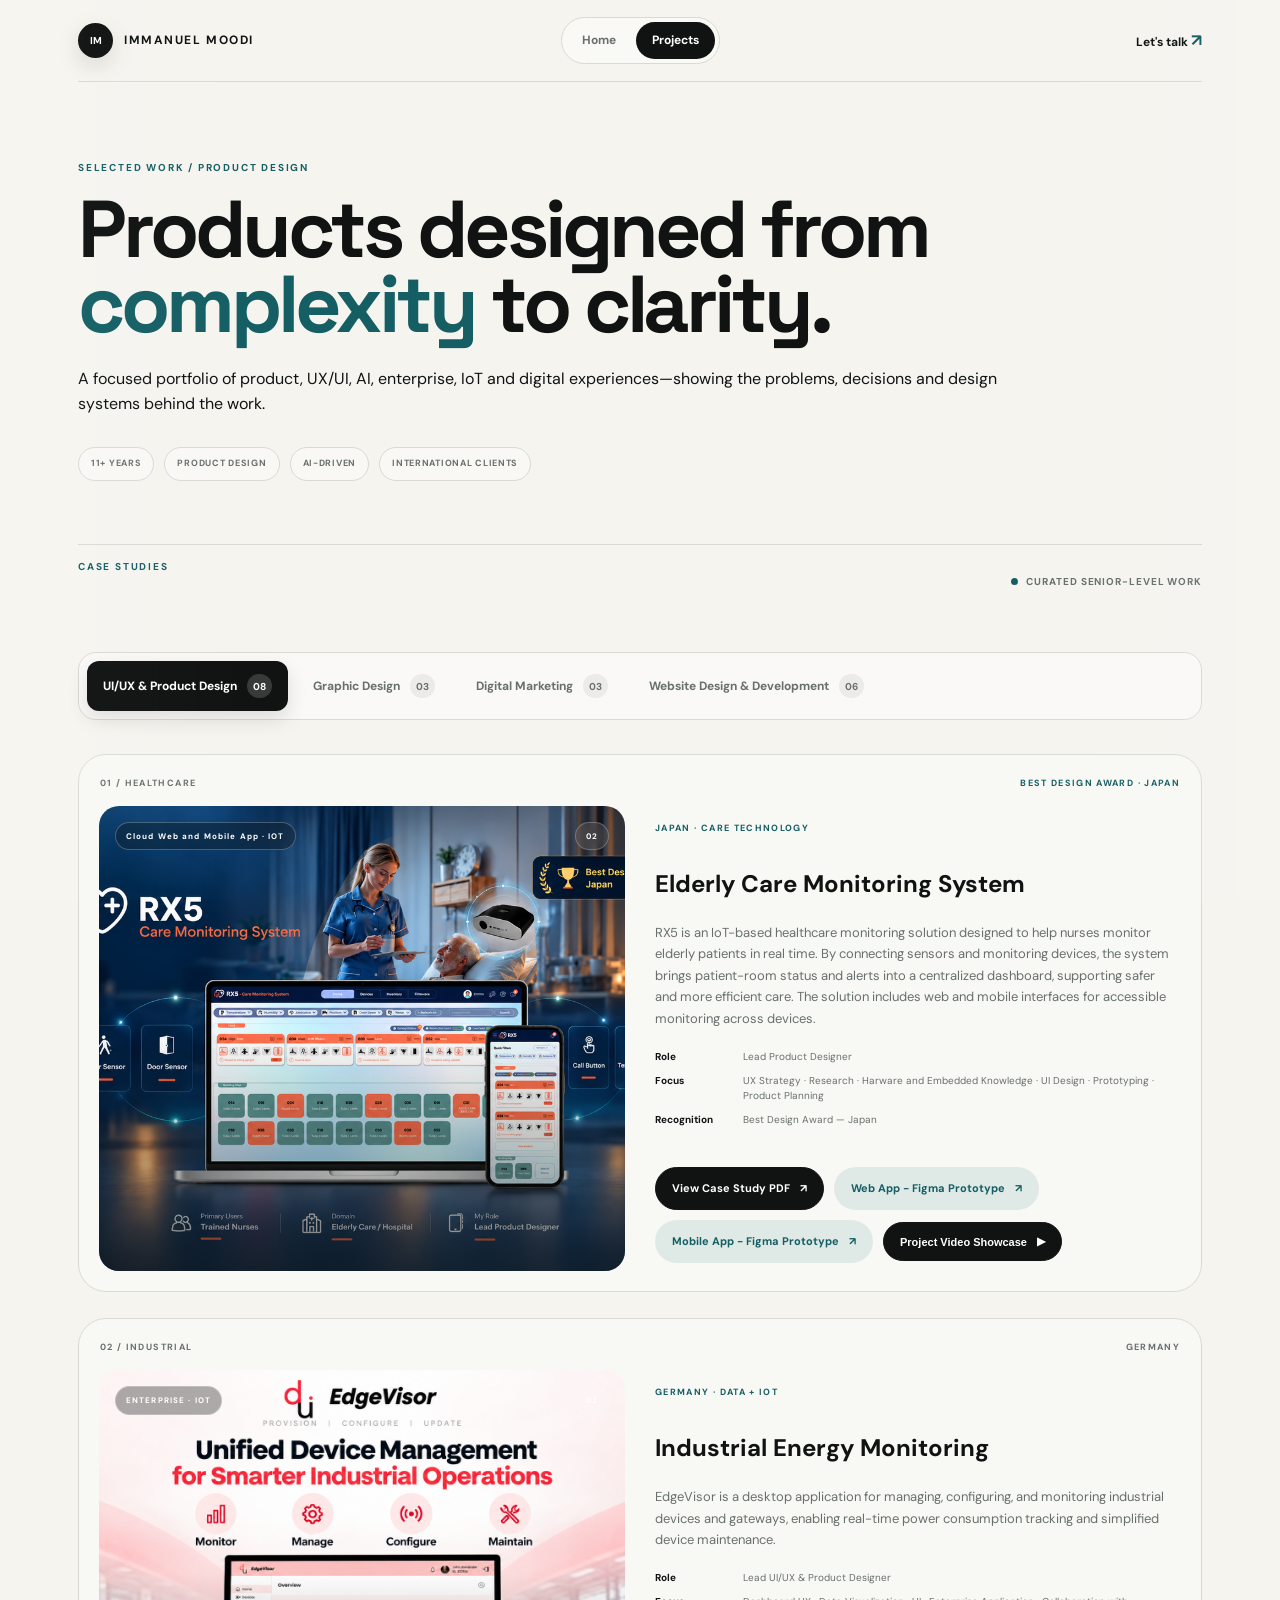
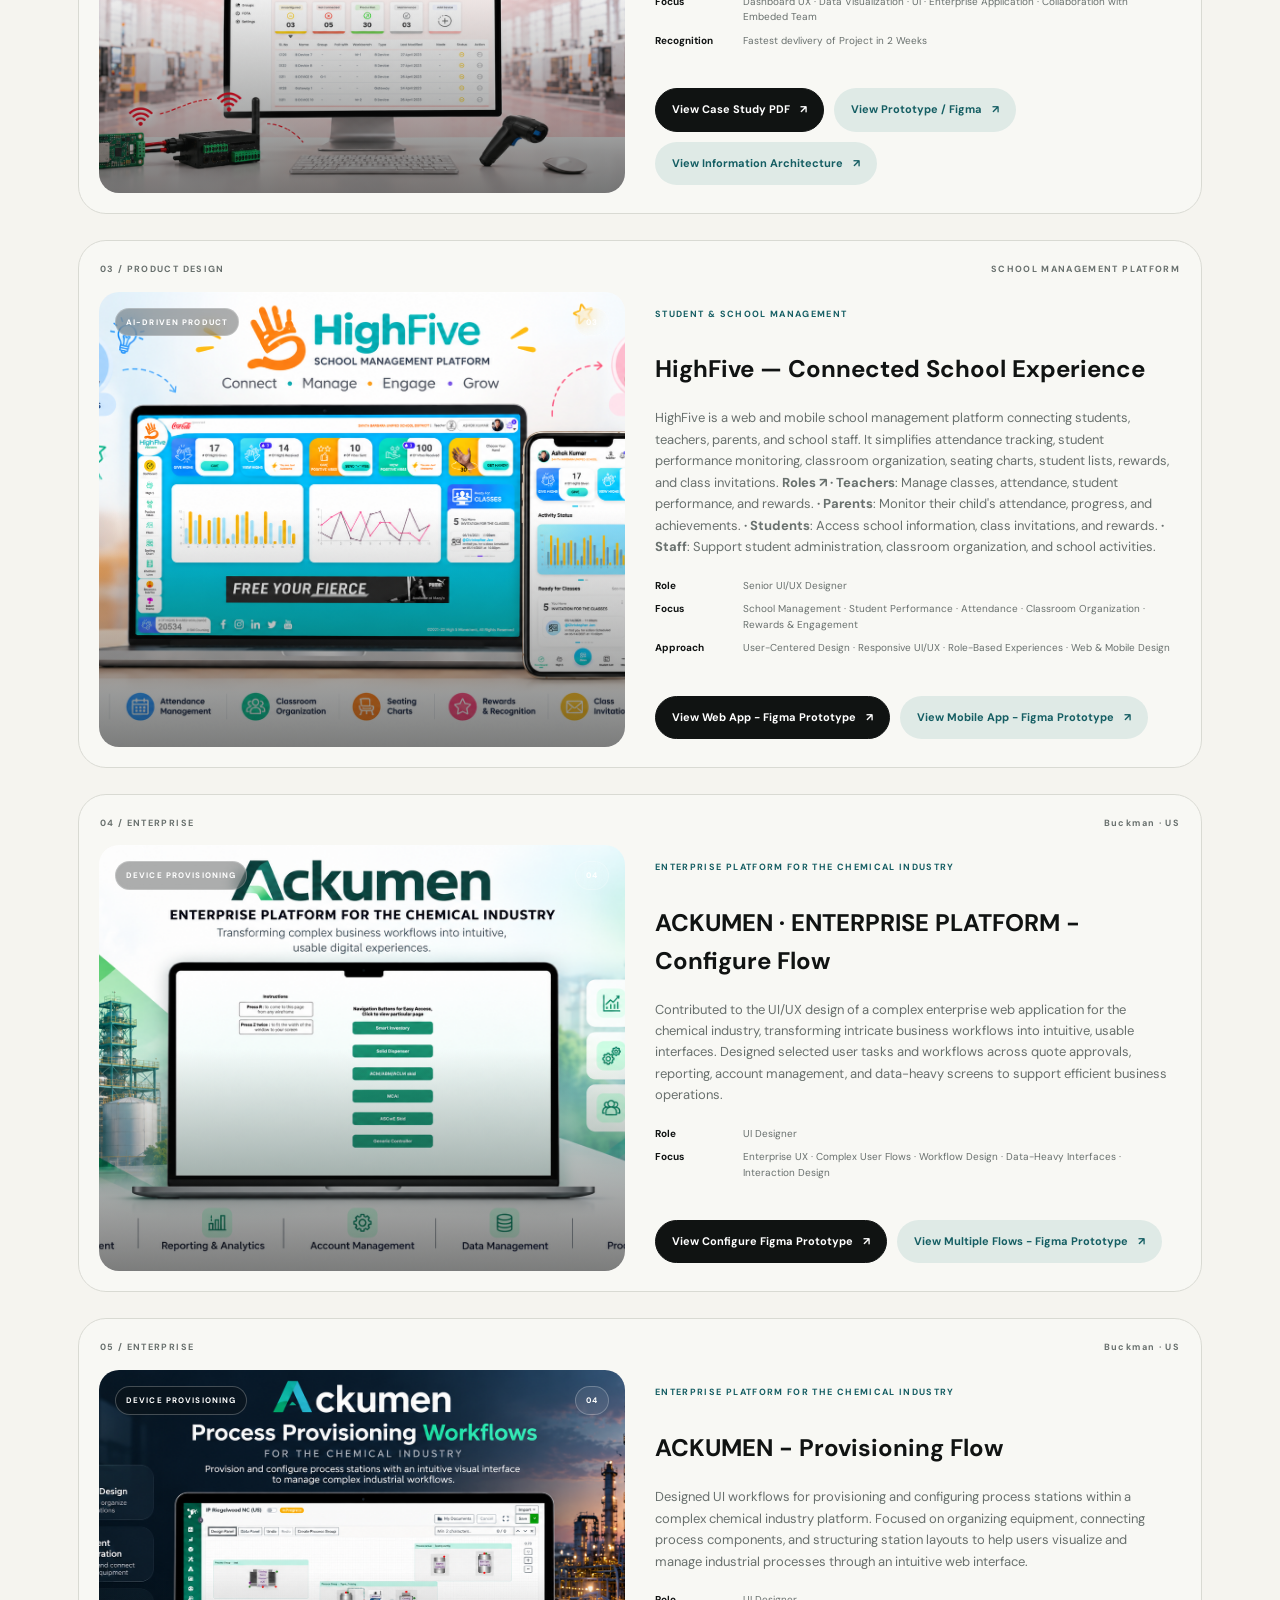
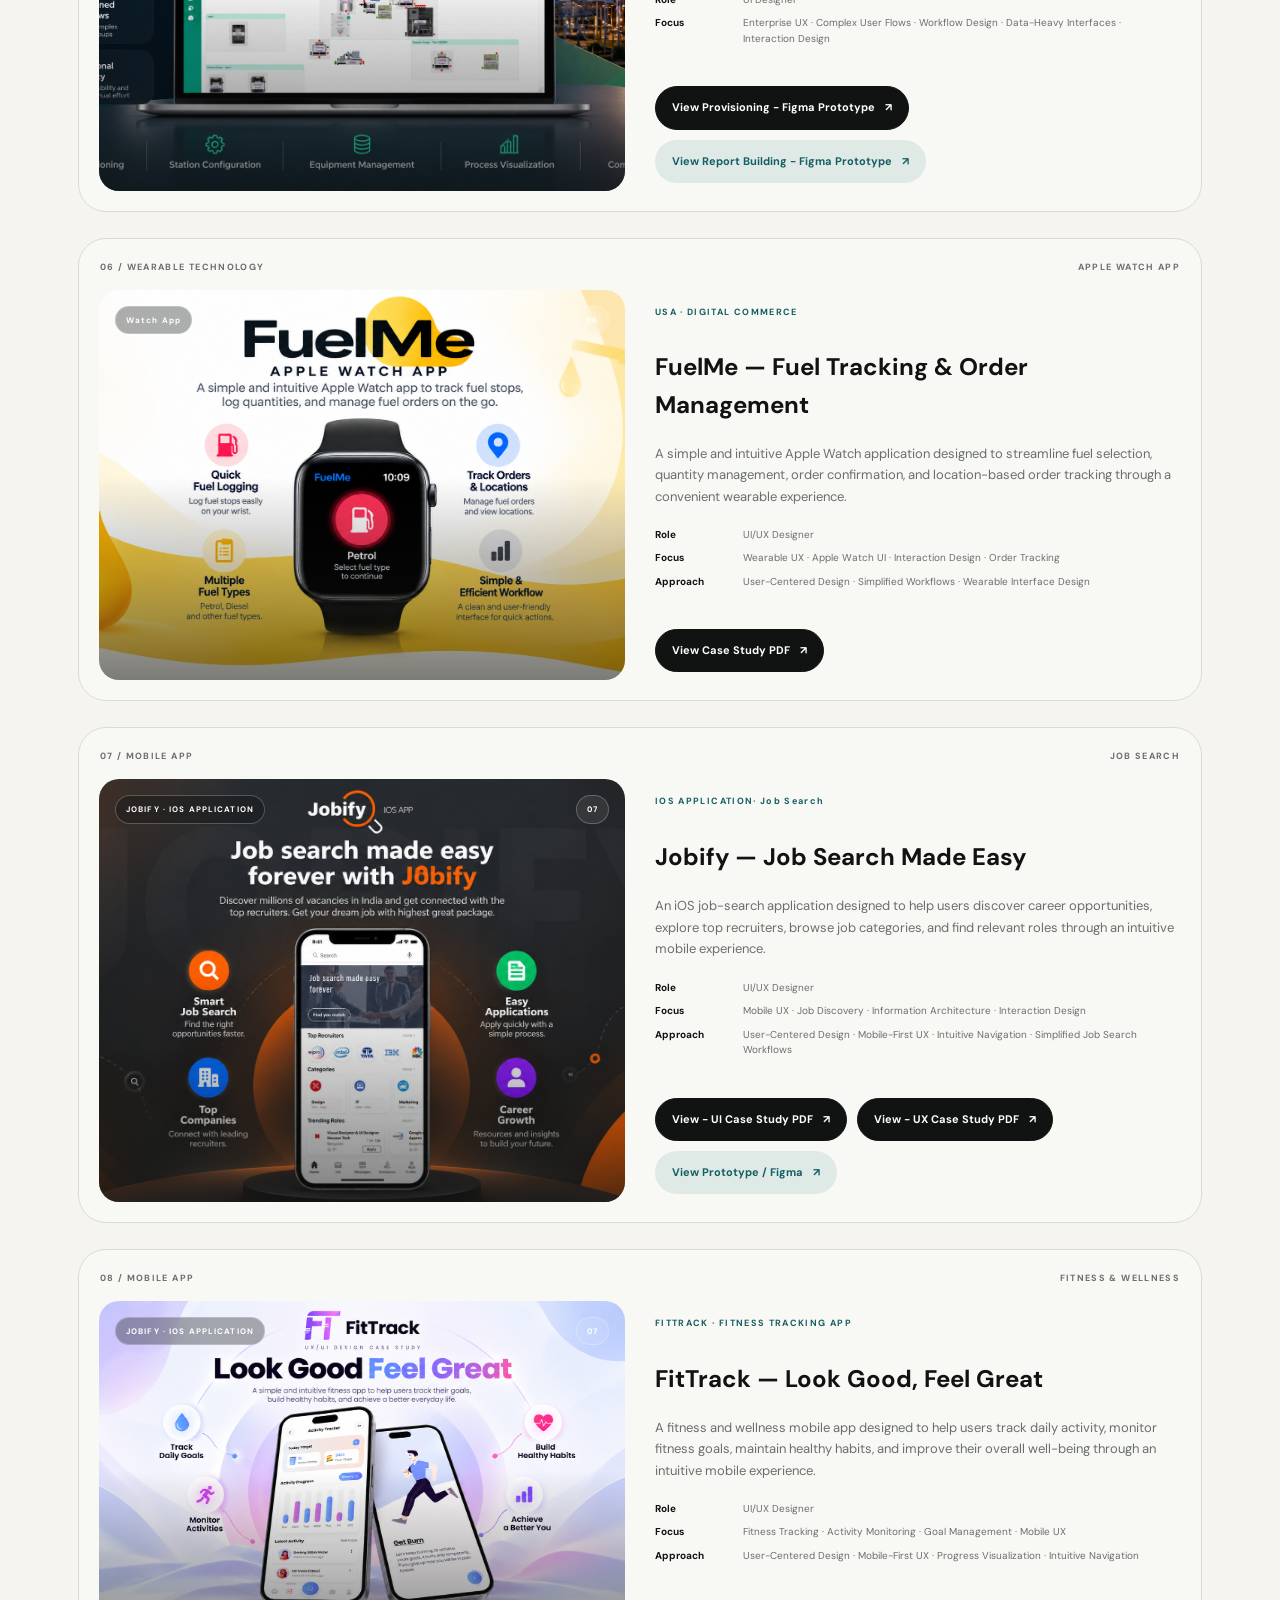
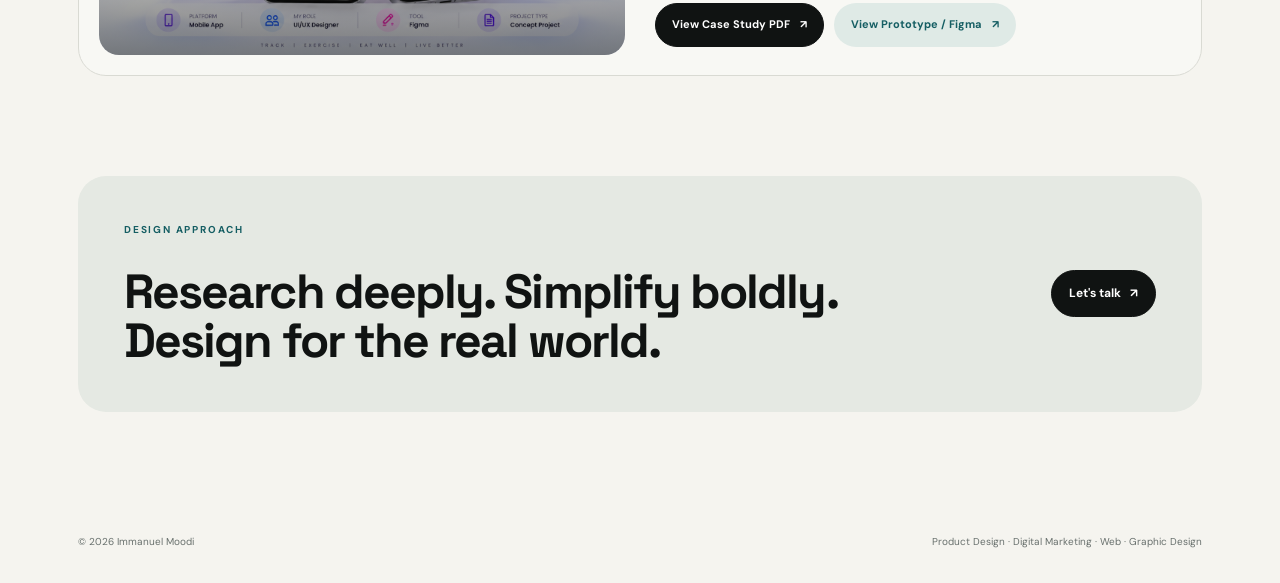
==== commit f1467014: "Add files via upload" ====
--- a/projects.html
+++ b/projects.html
@@ -152,7 +152,7 @@
 <div class="project-media"><img alt="Industrial Energy Monitoring project thumbnail" src="assets/thumbs/ban-web.png"/><div class="media-gradient"></div><div class="media-caption"> Design for Website</div><div class="media-index">02</div></div>
 <!--  <div class="project-media project-media-video"><video autoplay muted loop playsinline preload="metadata" poster="assets/thumbs/elderly-care-monitoring.jpg" aria-label="Elderly Care Monitoring System project preview"><source src="assets/videos/elderly-care-monitoring-preview.mp4" type="video/mp4"></video><div class="media-gradient"></div><div class="media-caption">WEB + MOBILE · VIDEO</div><div class="media-index">01</div><span class="video-badge">LIVE PREVIEW</span></div> -->
 <div class="project-info"><div class="project-kicker">Website Graphics Design</div><h2>Business Website Banner Design</h2><p class="project-desc">Designed visually engaging banners for business websites to highlight key services, promote campaigns, communicate brand messaging, and maintain a consistent visual identity across digital platforms.</p>
-<div> <a class="case-button" href="https://www.thinxtream.com/index.html" target="_blank">View All Banners - Designed<span>↗</span></a>
+<div class="project-actions"> <a class="case-button" href="https://www.thinxtream.com/index.html" target="_blank">View All Banners - Designed<span>↗</span></a>
  <a class="case-button" href="https://www.celstream.com/" target="_blank">View All Banners - Designed <span>↗</span></a>
 
 </div>
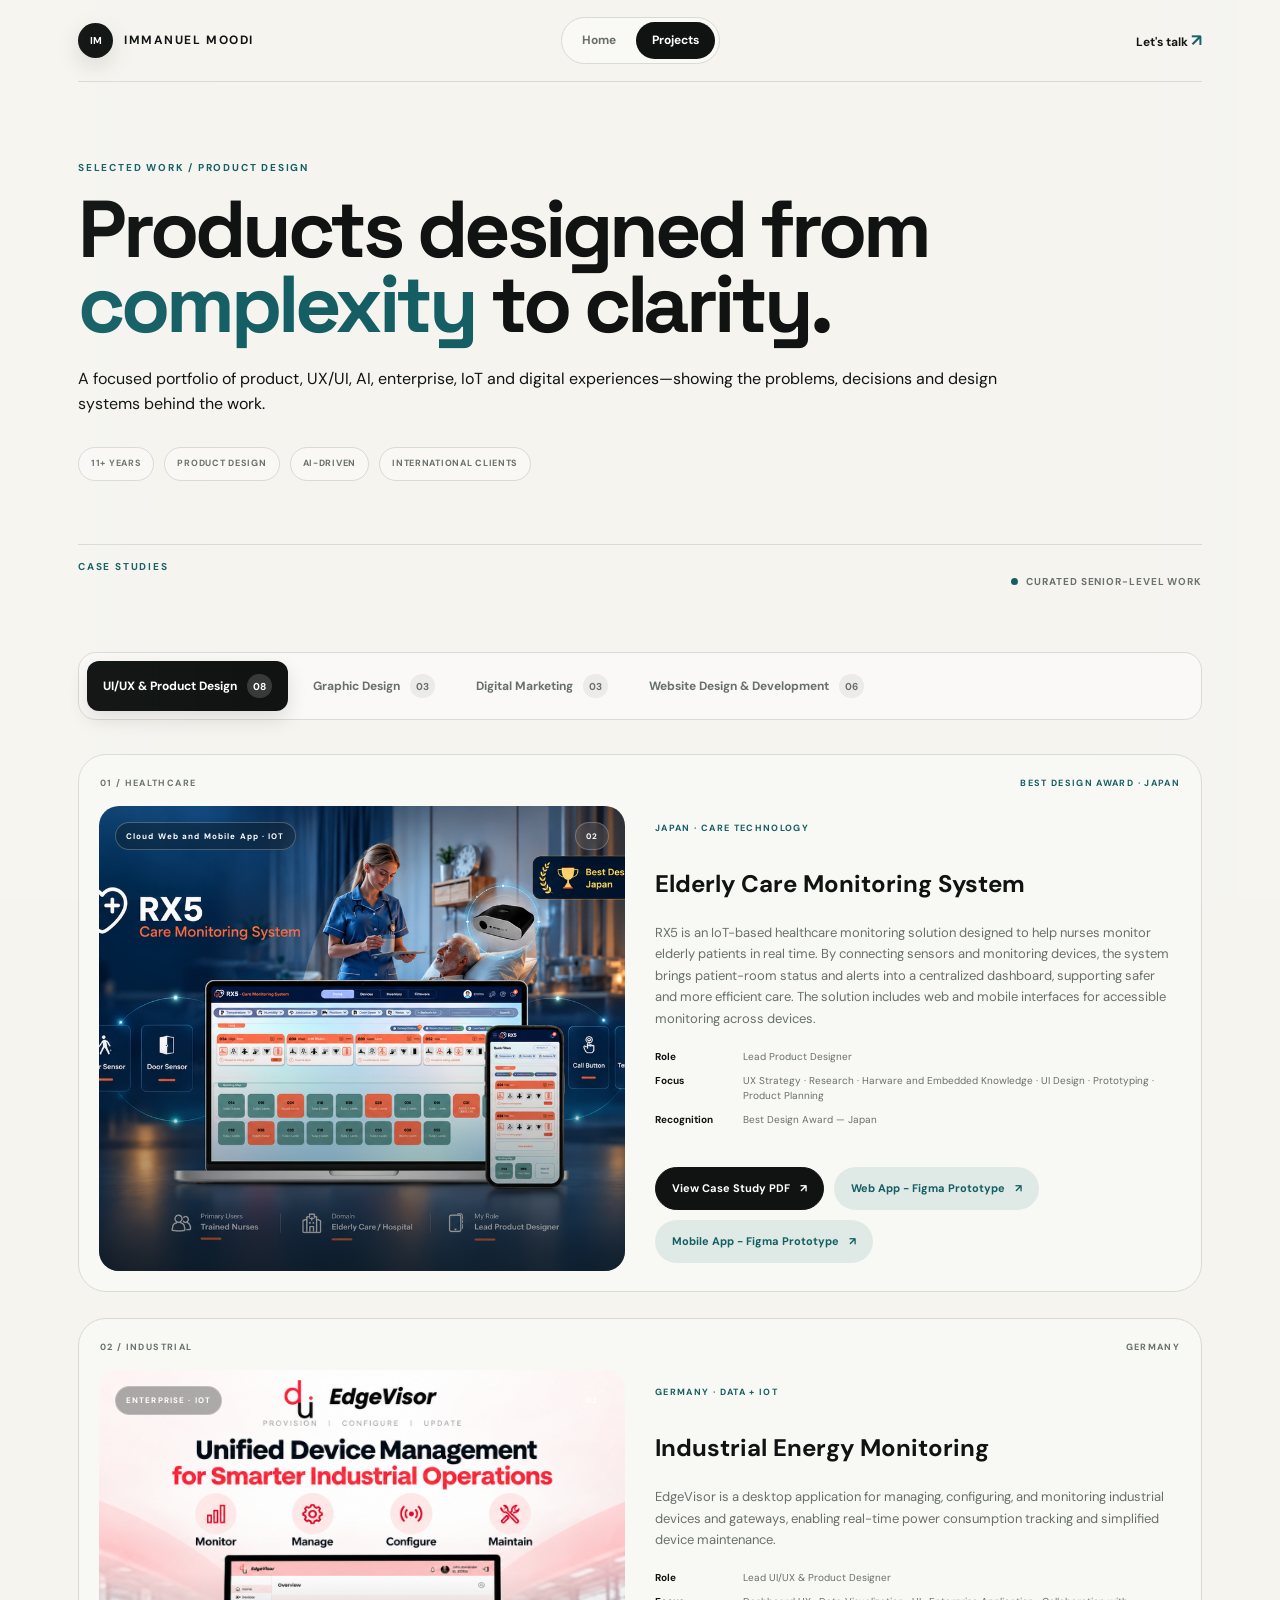
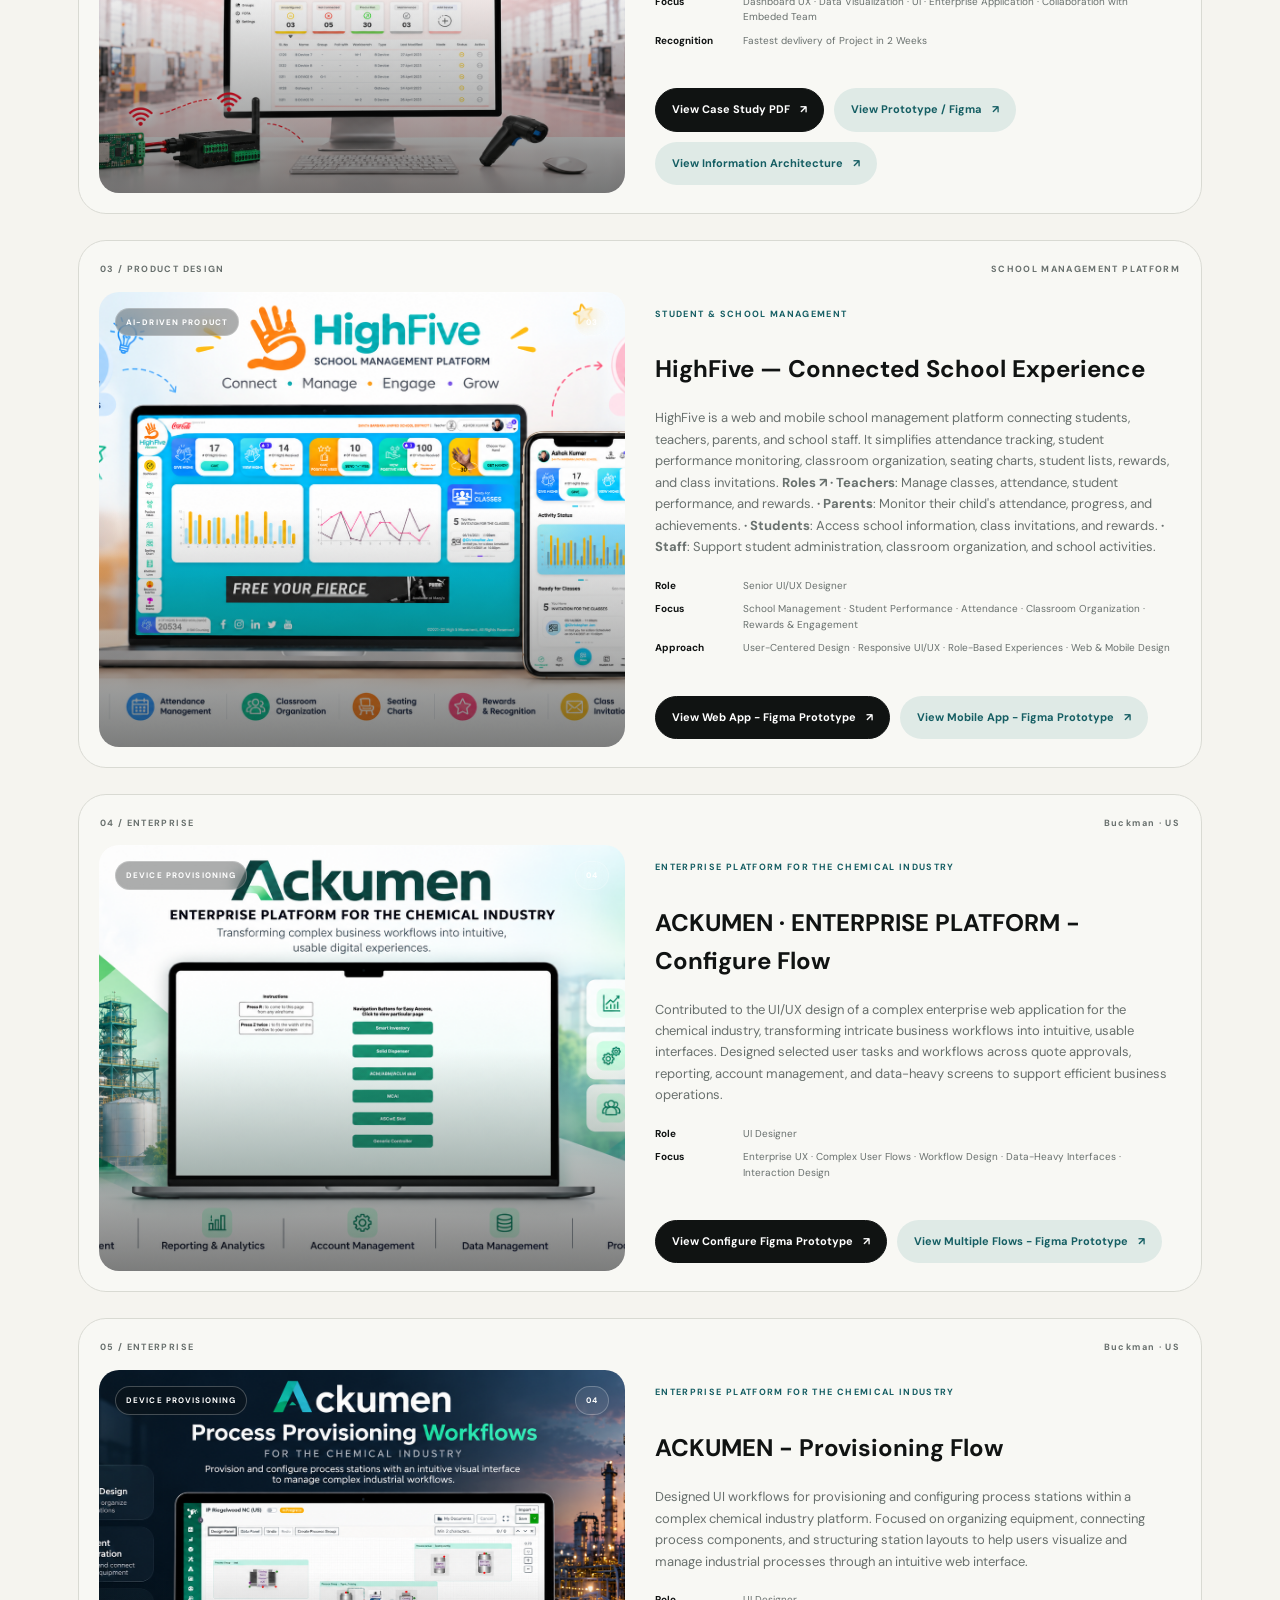
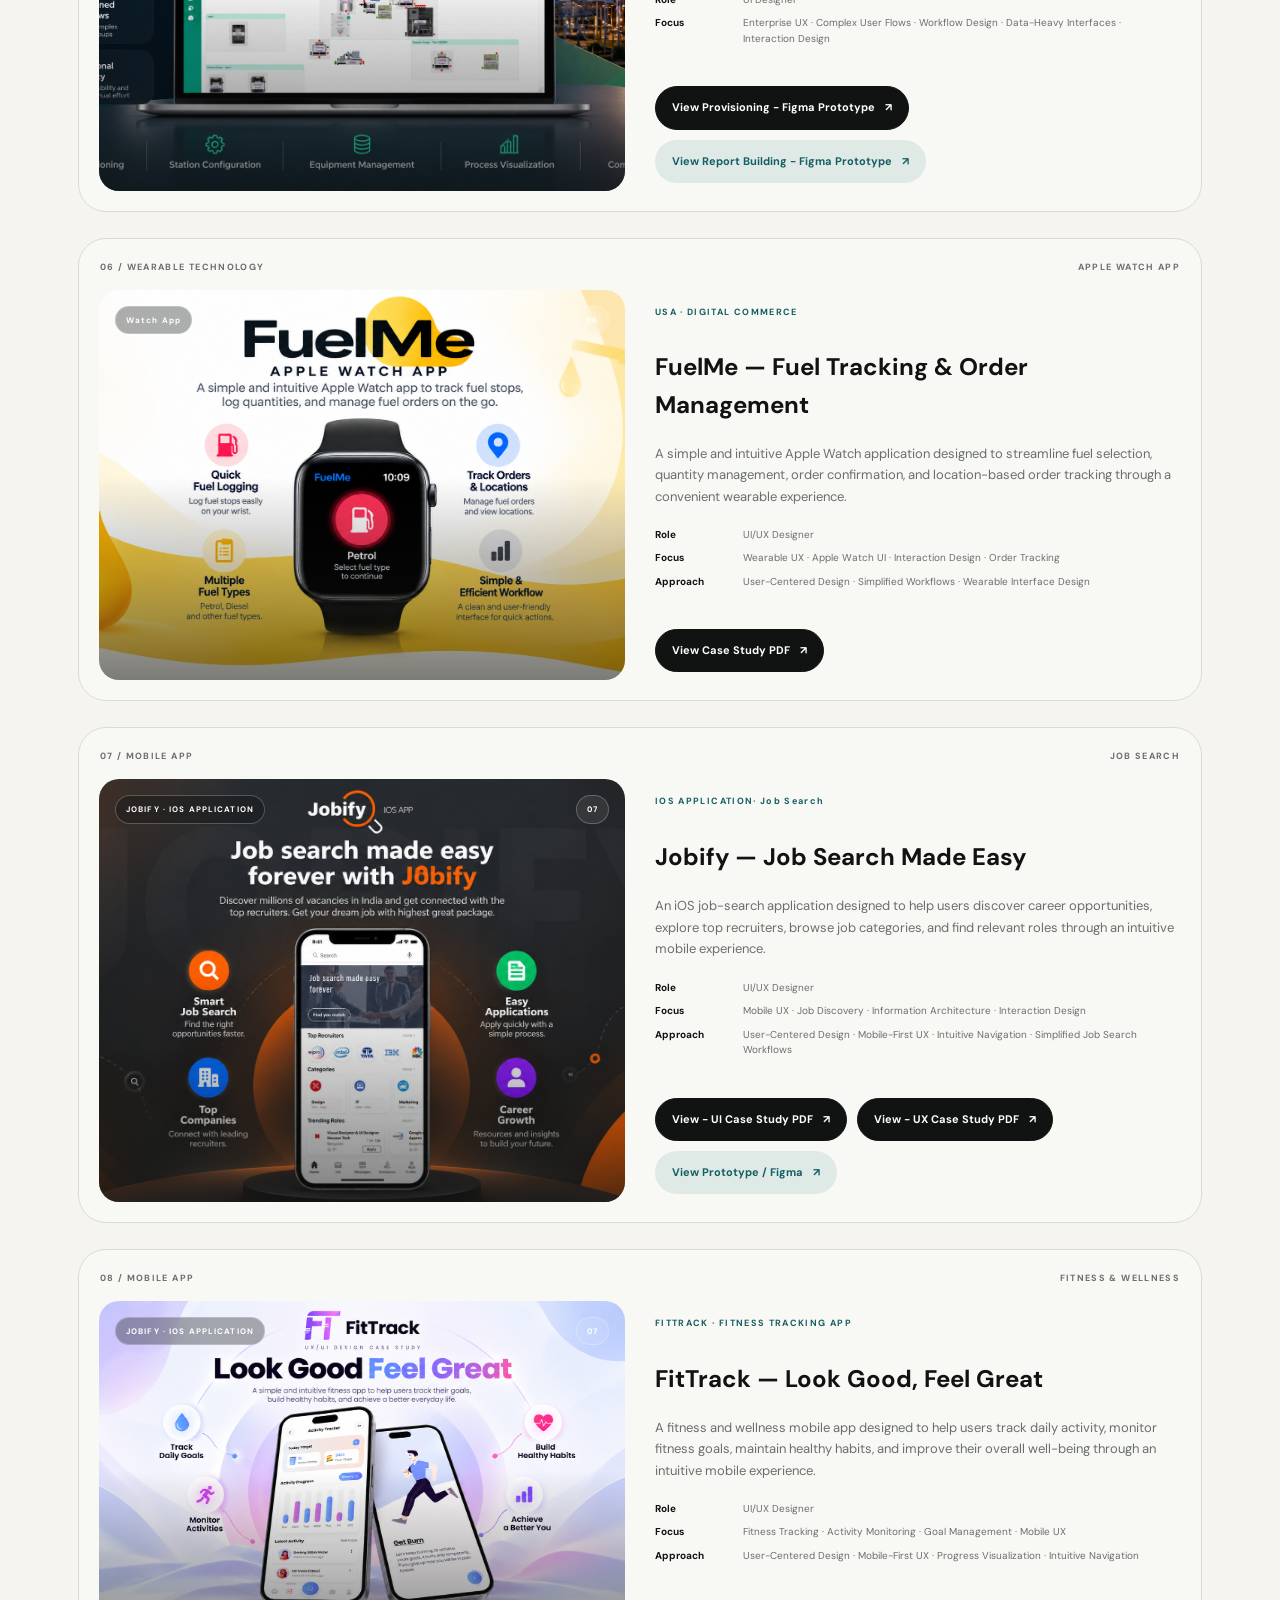
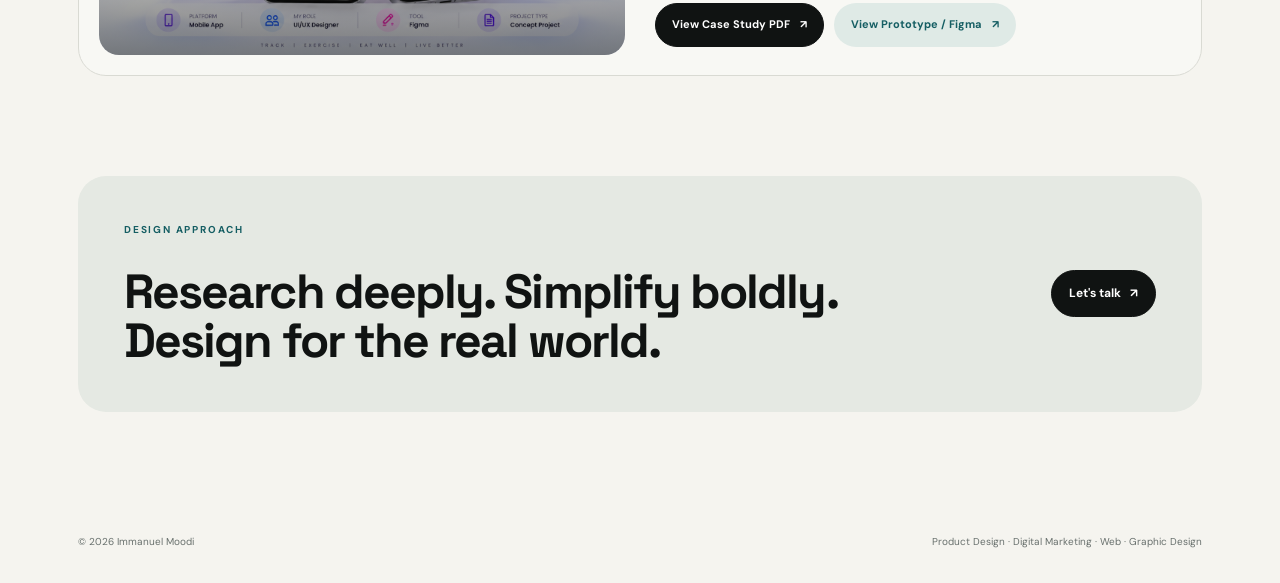
==== commit 8e2a51d0: "Add files via upload" ====
--- a/projects.html
+++ b/projects.html
@@ -40,7 +40,7 @@
 <div class="project-facts"><div><b>Role</b><span>Lead Product Designer</span></div><div><b>Focus</b><span>UX Strategy · Research · Harware and Embedded Knowledge · UI Design · Prototyping · Product Planning </span></div><div><b>Recognition</b><span>Best Design Award — Japan</span></div></div><div class="project-actions"><a class="case-button" href="case-studies/RX5_Care_Monitoring_System_Product_Design_Case_Study.pdf" target="_blank">View Case Study PDF <span>↗</span></a>
 <a aria-label="Open prototype for elderly care monitoring" class="case-button prototype-button" href="https://www.figma.com/proto/whfWFQ86jEyUuP6YQ5yJHz/V2.1---Rx5-Prototype?node-id=14075-8647&amp;p=f&amp;t=6IH3HzdSytYBBccV-1&amp;scaling=contain&amp;content-scaling=fixed&amp;page-id=0%3A1&amp;starting-point-node-id=14075%3A8647" rel="noopener" target="_blank">Web App - Figma Prototype<span>↗</span></a>
 <a aria-label="Open prototype for elderly care monitoring" class="case-button prototype-button" href="https://www.figma.com/proto/RjQIv9w5oMspUSoU4ILU4v/Rx5---Mobile-App?node-id=4009-496&amp;p=f&amp;t=86hpDkIYDQdRZR1h-1&amp;scaling=scale-down&amp;content-scaling=fixed&amp;page-id=0%3A1" rel="noopener" target="_blank">Mobile App - Figma Prototype<span>↗</span></a>
-<button class="case-button secondary video-showcase-button" type="button">Project Video Showcase <span>▶</span></button></div>
+<!-- <button class="case-button secondary video-showcase-button" type="button">Project Video Showcase <span>▶</span></button> --></div>
 </div></article>
 <article class="project-card-row reveal delay-1" id="industrial-energy-monitoring">
 <div class="project-topline"><span>02 / INDUSTRIAL</span><span>GERMANY</span></div>
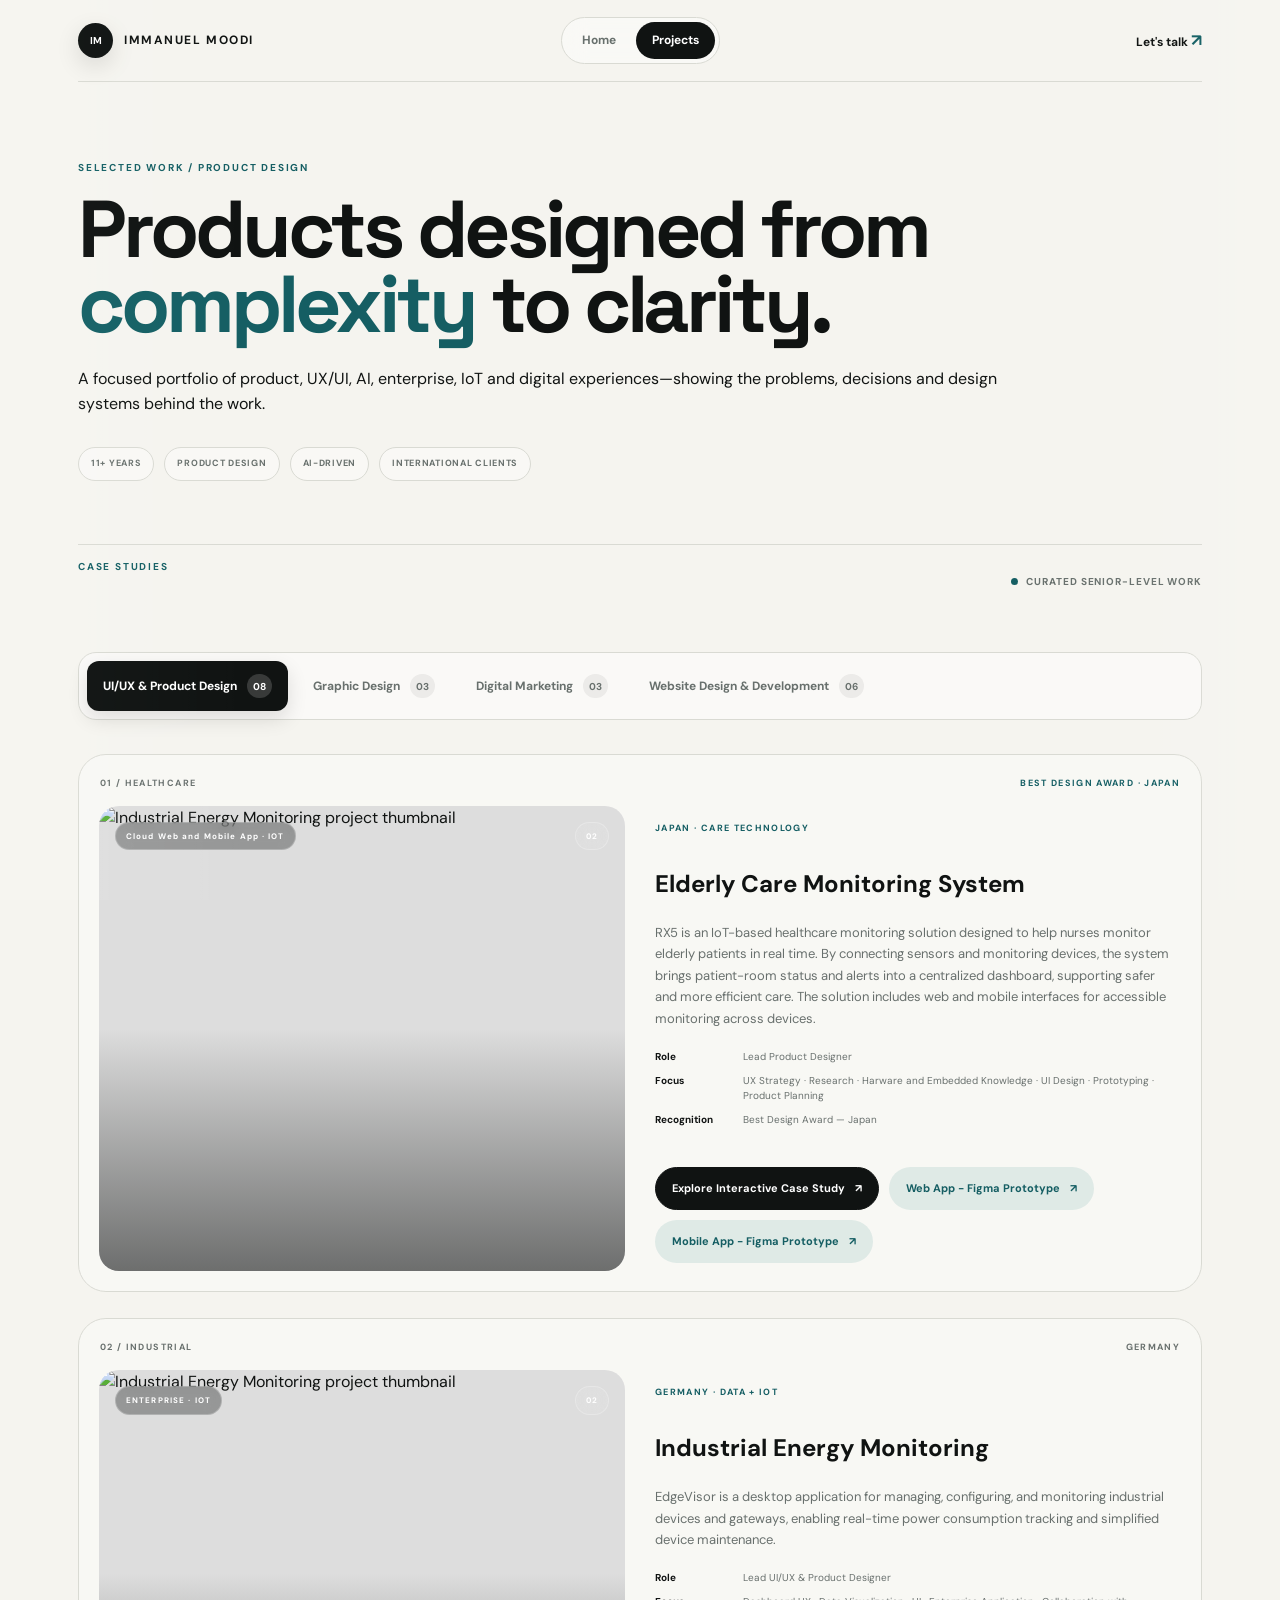
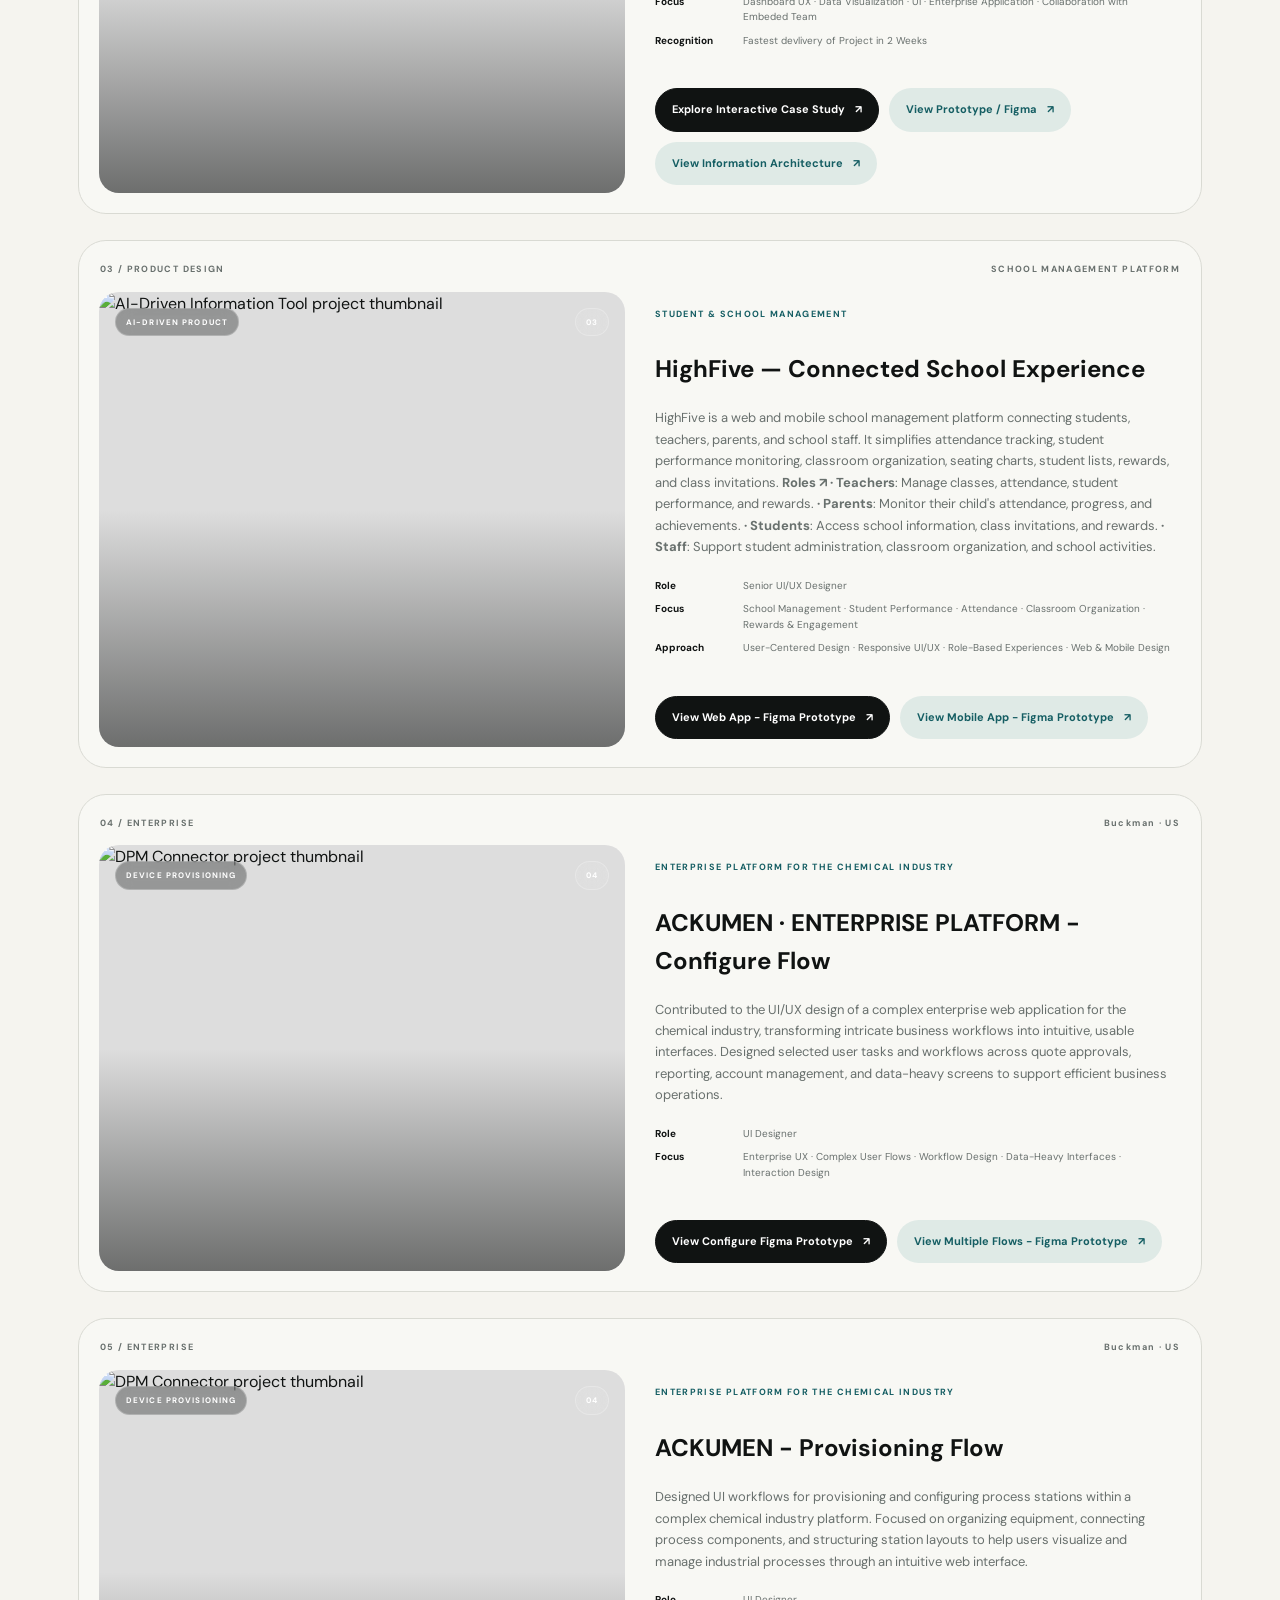
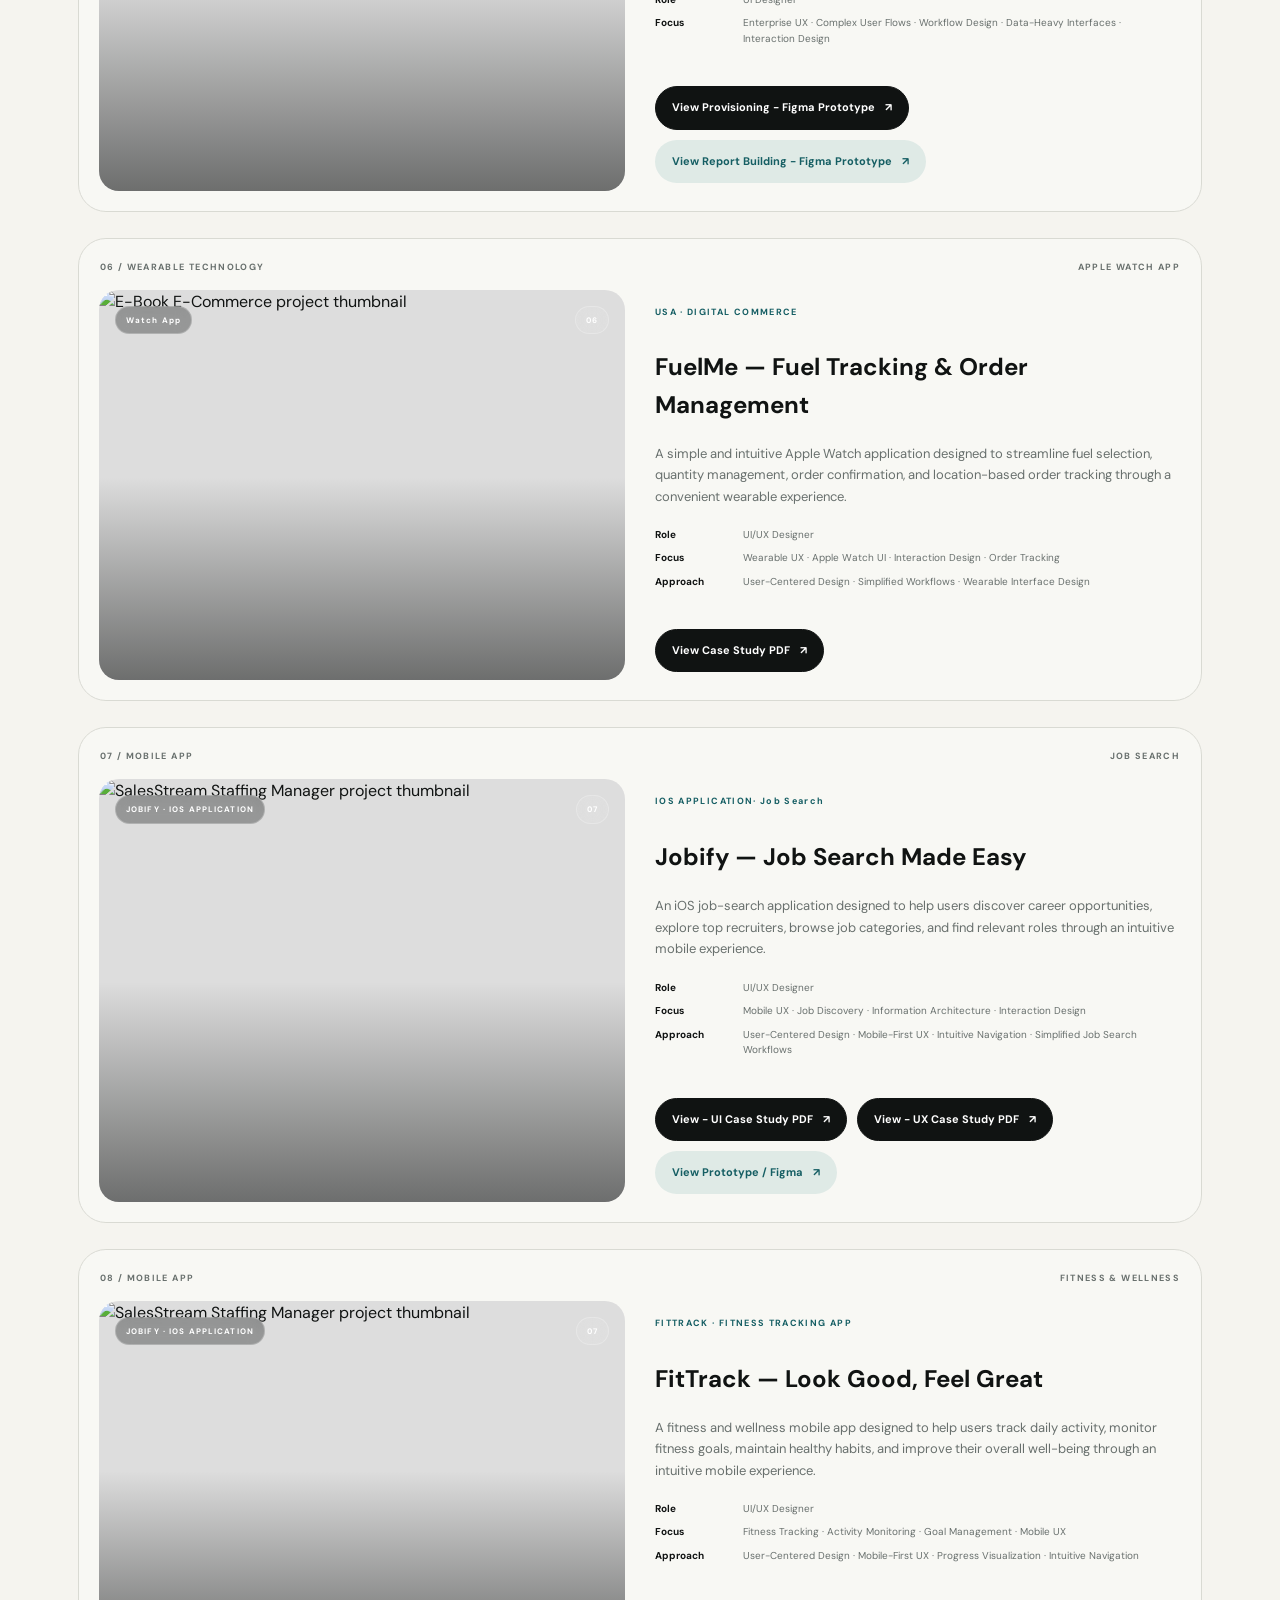
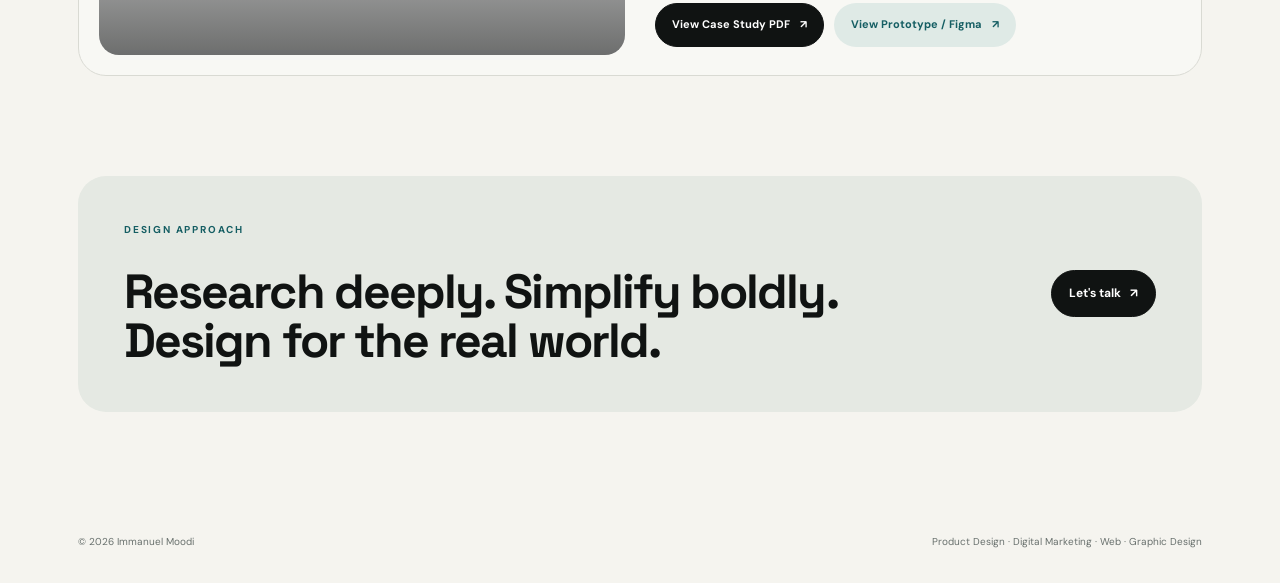
==== commit d818020b: "Add files via upload" ====
--- a/projects.html
+++ b/projects.html
@@ -37,7 +37,7 @@
 <div class="project-media"><img alt="Industrial Energy Monitoring project thumbnail" src="assets/thumbs/elderly-care-monitoring.png"/><div class="media-gradient"></div><div class="media-caption">Cloud Web and Mobile App · IOT</div><div class="media-index">02</div></div>
 <!--  <div class="project-media project-media-video"><video autoplay muted loop playsinline preload="metadata" poster="assets/thumbs/elderly-care-monitoring.jpg" aria-label="Elderly Care Monitoring System project preview"><source src="assets/videos/elderly-care-monitoring-preview.mp4" type="video/mp4"></video><div class="media-gradient"></div><div class="media-caption">WEB + MOBILE · VIDEO</div><div class="media-index">01</div><span class="video-badge">LIVE PREVIEW</span></div> -->
 <div class="project-info"><div class="project-kicker">JAPAN · CARE TECHNOLOGY</div><h2>Elderly Care Monitoring System</h2><p class="project-desc">RX5 is an IoT-based healthcare monitoring solution designed to help nurses monitor elderly patients in real time. By connecting sensors and monitoring devices, the system brings patient-room status and alerts into a centralized dashboard, supporting safer and more efficient care. The solution includes web and mobile interfaces for accessible monitoring across devices.</p>
-<div class="project-facts"><div><b>Role</b><span>Lead Product Designer</span></div><div><b>Focus</b><span>UX Strategy · Research · Harware and Embedded Knowledge · UI Design · Prototyping · Product Planning </span></div><div><b>Recognition</b><span>Best Design Award — Japan</span></div></div><div class="project-actions"><a class="case-button" href="case-studies/RX5_Care_Monitoring_System_Product_Design_Case_Study.pdf" target="_blank">View Case Study PDF <span>↗</span></a>
+<div class="project-facts"><div><b>Role</b><span>Lead Product Designer</span></div><div><b>Focus</b><span>UX Strategy · Research · Harware and Embedded Knowledge · UI Design · Prototyping · Product Planning </span></div><div><b>Recognition</b><span>Best Design Award — Japan</span></div></div><div class="project-actions"><a class="case-button rx5-featured-case" href="case-studies/rx5-care-monitoring-case-study.html">Explore Interactive Case Study <span>↗</span></a>
 <a aria-label="Open prototype for elderly care monitoring" class="case-button prototype-button" href="https://www.figma.com/proto/whfWFQ86jEyUuP6YQ5yJHz/V2.1---Rx5-Prototype?node-id=14075-8647&amp;p=f&amp;t=6IH3HzdSytYBBccV-1&amp;scaling=contain&amp;content-scaling=fixed&amp;page-id=0%3A1&amp;starting-point-node-id=14075%3A8647" rel="noopener" target="_blank">Web App - Figma Prototype<span>↗</span></a>
 <a aria-label="Open prototype for elderly care monitoring" class="case-button prototype-button" href="https://www.figma.com/proto/RjQIv9w5oMspUSoU4ILU4v/Rx5---Mobile-App?node-id=4009-496&amp;p=f&amp;t=86hpDkIYDQdRZR1h-1&amp;scaling=scale-down&amp;content-scaling=fixed&amp;page-id=0%3A1" rel="noopener" target="_blank">Mobile App - Figma Prototype<span>↗</span></a>
 <!-- <button class="case-button secondary video-showcase-button" type="button">Project Video Showcase <span>▶</span></button> --></div>
@@ -47,7 +47,7 @@
 <div class="project-media"><img alt="Industrial Energy Monitoring project thumbnail" src="assets/thumbs/industrial-energy-monitoring.png"/><div class="media-gradient"></div><div class="media-caption">ENTERPRISE · IOT</div><div class="media-index">02</div></div>
 <div class="project-info"><div class="project-kicker">GERMANY · DATA + IOT</div><h2>Industrial Energy Monitoring</h2><p class="project-desc">EdgeVisor is a desktop application for managing, configuring, and monitoring industrial devices and gateways, enabling real-time power consumption tracking and simplified device maintenance.</p>
 <div class="project-facts"><div><b>Role</b><span>Lead UI/UX &amp; Product Designer</span></div><div><b>Focus</b><span>Dashboard UX · Data Visualization · UI · Enterprise Application · Collaboration with Embeded Team </span></div><div><b>Recognition</b><span>Fastest devlivery of Project in 2 Weeks </span></div></div>
-<div class="project-actions"><a class="case-button" href="case-studies/EdgeVisor_Product_Design_Case_Study.pdf" target="_blank">View Case Study PDF <span>↗</span></a>
+<div class="project-actions"><a class="case-button" href="case-studies/edgevisor-industrial-energy-monitoring.html">Explore Interactive Case Study <span>↗</span></a>
 <a aria-label="Open prototype for industrial energy monitoring" class="case-button prototype-button" href="https://www.figma.com/proto/6En2GZ3cyPbMVZFhFja6Sh/DU-v1.3-11th-May-2023-Wireframes?node-id=801-2&amp;p=f&amp;viewport=556%2C225%2C0.07&amp;t=gUx2FyZowBz5InDS-1&amp;scaling=contain&amp;content-scaling=fixed&amp;starting-point-node-id=801%3A2&amp;page-id=0%3A1" rel="noopener" target="_blank">View Prototype / Figma <span>↗</span></a>
 <a aria-label="Open prototype for industrial energy monitoring" class="case-button prototype-button" href="https://www.figma.com/board/WwSGjMm9c9OvZKwVEY7WAP/Add-Device?node-id=0-1&amp;t=2ixZO6Q9qIAs2AmX-1 " rel="noopener" target="_blank"> View Information Architecture  <span>↗</span></a>
 </div></div>
